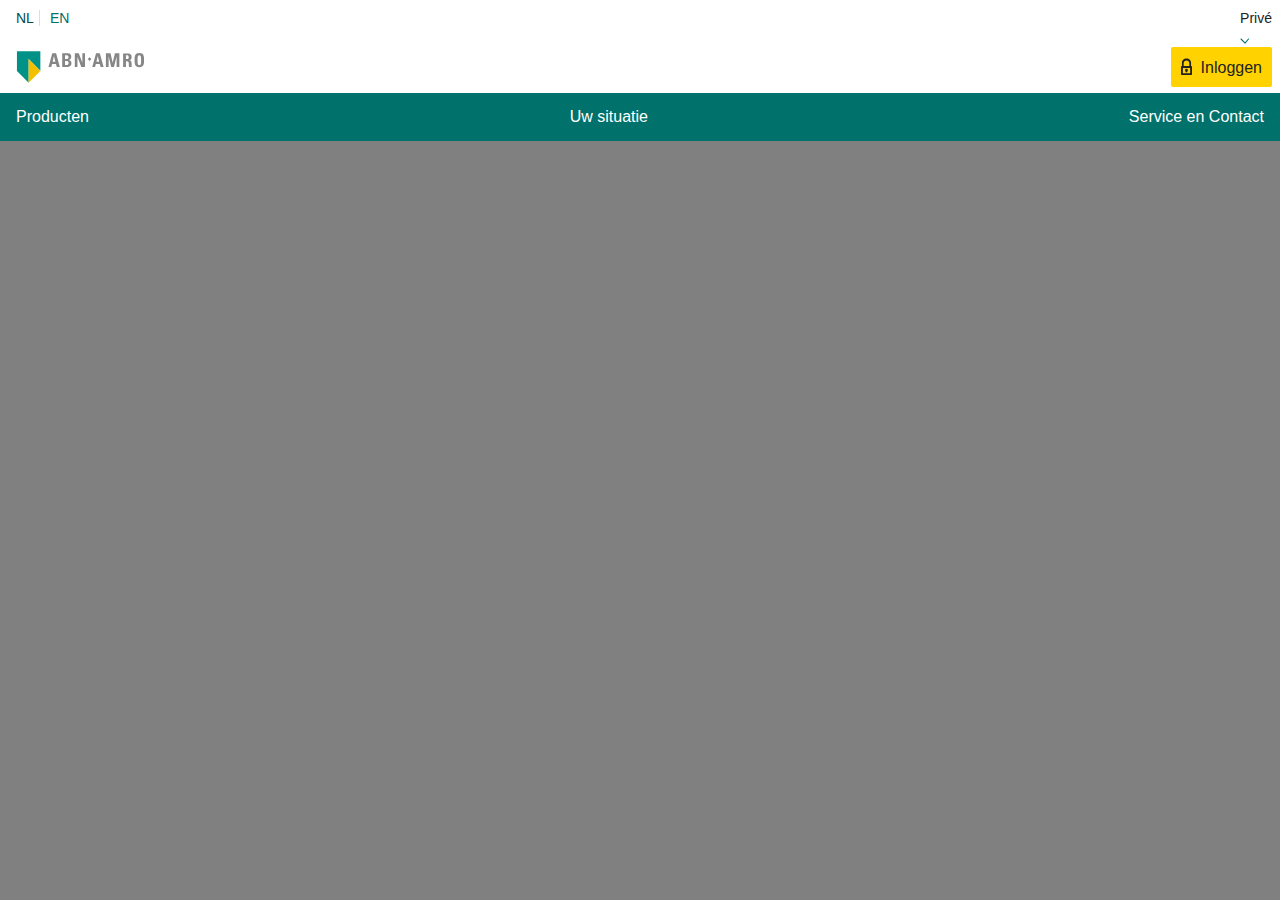
==== index.html @ 58e71444 "Update 211126 - version 1" ====
<!doctype html>
<html lang="nl">
	
<head>
	<meta charset="UTF-8">
	<meta name="author" content="Coen Janssen">
	<meta name="viewport" content="width=device-width, initial-scale=1">
	
	<title>ABN AMRO Bank - Uw bankzaken goed geregeld - ABN AMRO</title>
	
	<link href="styles/style.css" rel="stylesheet">
	<link rel="icon" type="image/svg+xml" href="images/favicon.svg">
</head>

<body>
	<header>

		<!--Language / Way of banking-->
		<section>
			<ul>
				<li><a href="#">NL</a></li>
				<li><a href="#">EN</a></li>
				<li><a href="#">Privé</a></li>
			</ul>
		</section>

		<!--Logo / log-in-->
		<section>
			<a href="#">
				<img src="images/abnamro_logo.svg" alt="Logo van ABN AMRO" />
			</a>
			<a href="#">Inloggen</a>
		</section>

		<!--Navigation-->
		<nav>
			<ul>
				<li><a href="#">Producten</a></li>
				<li><a href="#">Uw situatie</a></li>
				<li><a href="#">Service en Contact</a></li>
			</ul>
		</nav>

	</header>

	<main>
		<h2></h2>
	</main>

	<footer>

	</footer>

	<script src="scripts/script.js"></script>
</body>
	
</html>
---- styles/style.css ----
/****************/
/* CSS Document */
/****************/

*,
*::after,
*::before {
  box-sizing: border-box;
  padding: 0px;
  margin: 0px;
}

/****************/
/* Font Library */
/****************/

@import url('https://fonts.googleapis.com/css2?family=Roboto:ital,wght@0,100;0,300;0,400;0,500;0,700;0,900;1,100;1,300;1,400;1,500;1,900&display=swap');

/*********************/
/* Custom Properties */
/*********************/

:root {
  --color-white: white;
  --color-black: #222222;
  --color-gray:#dedede;
  --color-primairy: #00716b;
  --color-secundairy: #009286;
  --color-selected:#004c4c;
  --color-tertiary: #ffd200;
}




/***********/
/* General */
/***********/


body {
  background-color: gray;
}

/* General: Header, body, main and footer*/
header {
  margin: 0;
}

main {
  background-color: white;
}

ul {
  margin: 0;
}

/********************/
/* Language + Prive */
/********************/

/*section information*/
header section:first-of-type {
  background-color: var(--color-white);

  list-style: none;
  margin: 0;

  width: 100%;
  height: 45px;

  position: relative;
  top: 0;
  background-color: var(--color-white);
  padding: 8px 8px 12px 16px;
}

/*ul specific*/
header section:first-of-type ul {
  display: flex;
  justify-content: space-between;
  flex-direction: row;
  list-style: none;
  gap: 10px;
}

/*Language NL styling*/
header section:first-of-type ul li:first-of-type a{
  border-right: 1px var(--color-gray) solid;
  padding-right: 5px;

  text-decoration: none;

  /*font language*/
  font-family: 'Roboto', sans-serif;
  font-weight: 500;
  color: var(--color-selected);
  line-height: 21px;
  font-size: 14px;
  margin: 0;
  cursor: pointer;
}

/*Language EN styling*/
header section:first-of-type ul li:nth-last-of-type(2) a {
  text-decoration: none;

  /*font language*/
  font-family: 'Roboto', sans-serif;
  font-weight: 400;
  color: var(--color-primairy);
  line-height: 21px;
  font-size: 14px;
  margin: 0;
  cursor: pointer;
}

/*Way of banking styling*/
header section:first-of-type ul li:last-of-type {
  display: flex;
  flex-grow: 1;
  justify-content: flex-end;
}

header section:first-of-type ul li:last-of-type a:after {
  content:url(/images/arrow_down_primairy.svg);;
  display: flex;
  align-items: center;
}

header section:first-of-type ul li:last-of-type a {
  text-decoration: none;

  /*font language*/
  font-family: 'Roboto', sans-serif;
  font-weight: 400;
  color: var(--color-black);
  line-height: 21px;
  font-size: 14px;
  margin: 0;
  cursor: pointer;
}



/*****************/
/* Logo / Log-in */
/*****************/

header section:nth-of-type(2) {
  position: relative;
  top: 0;
  background-color: var(--color-white);
  padding: 8px 8px 12px 16px;

  display: flex;
  justify-content: space-between;
  align-items: center;
  width: 100%;
  height: 48px;
}

header section:nth-of-type(2) a:nth-of-type(2) {
  background-color: var(--color-tertiary);
  color: var(--color-black);
  border-radius: 2px;
  border-spacing: 11px 8px;
  height: 40px;
  padding: 2px 10px 2px 10px;
  display: flex;
  align-items: center;
  justify-content: center;

  /*font language*/
  text-decoration: none;
  font-family: 'Roboto', sans-serif;
  font-weight: 400;
  color: var(--color-black);
  line-height: 3px;
  font-size: 16px;
  margin: 0;
  cursor: pointer;
}

header section:nth-of-type(2) a:nth-of-type(2):before {
  content:url(/images/secure_login.svg);;
  display: flex;
  align-items: center;
  height: 20px;
  width: 20px;
}

header section:nth-of-type(2) a:nth-of-type(2) a {
  margin-right: 1em;
  margin-right: 10px;
}

header a img {
  margin: 0;
  top: 10px;
  width: 129.31px;
  height: 40px;
  z-index: 1;
  cursor: pointer;
  display: flex;
  align-items: center;
}



/**************/
/* Navigation */
/**************/


header nav a {
  font-family: 'Roboto', sans-serif;
  font-weight: 400;
  display: inline-block;
  position: relative;
  color: var(--color-white);
  line-height: 3;
  font-size: 1rem;
  padding: 0;
  text-decoration: none;
  margin: 0;
  cursor: pointer;
}

header nav {
  background-color: var(--color-primairy);
  margin: 0;
  width: 100%;
  height: 48px;
}

header nav ul {
  display: flex;
  justify-content: space-between;
  flex-direction: row;
  list-style: none;
}

header nav ul li {
  padding: 0px 16px;
  flex-shrink: 0;
}
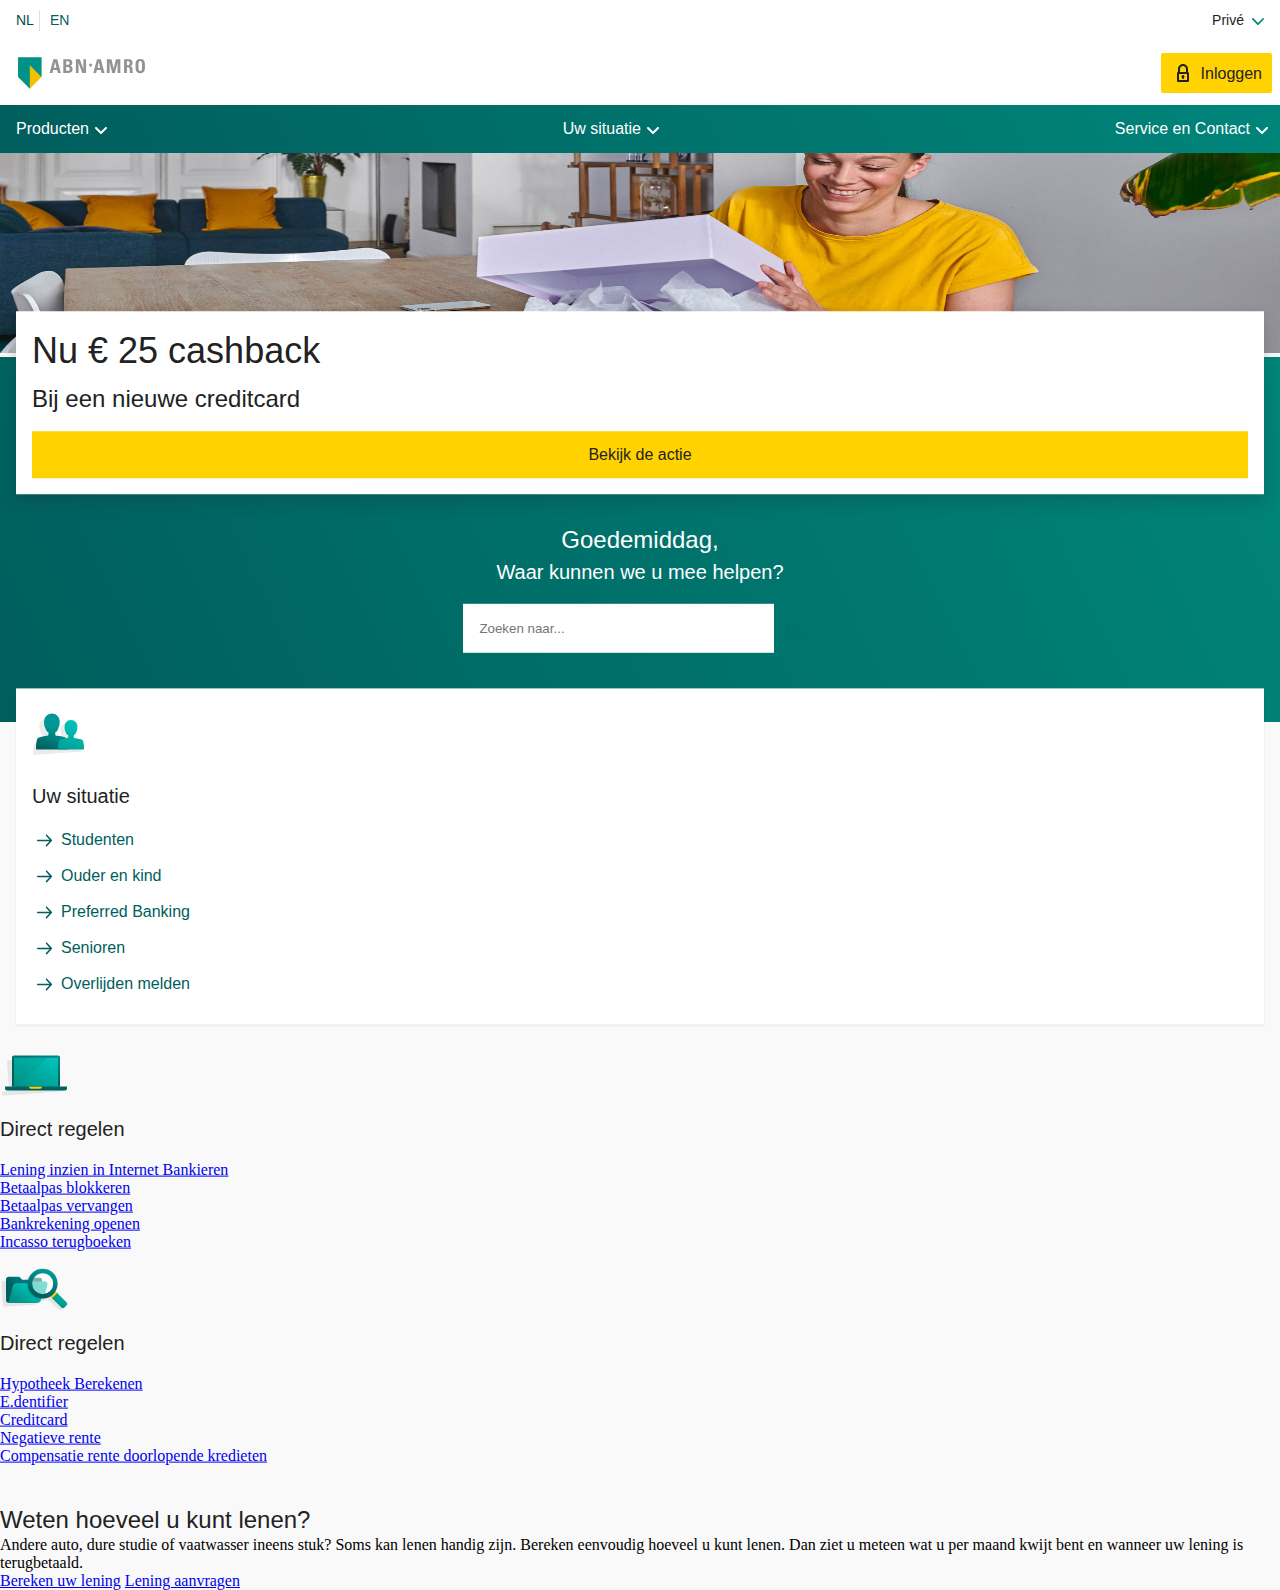
==== commit d3853344: "Update 211130 - version 1" ====
--- a/index.html
+++ b/index.html
@@ -1,13 +1,13 @@
 <!doctype html>
 <html lang="nl">
-	
+
 <head>
 	<meta charset="UTF-8">
 	<meta name="author" content="Coen Janssen">
 	<meta name="viewport" content="width=device-width, initial-scale=1">
-	
+
 	<title>ABN AMRO Bank - Uw bankzaken goed geregeld - ABN AMRO</title>
-	
+
 	<link href="styles/style.css" rel="stylesheet">
 	<link rel="icon" type="image/svg+xml" href="images/favicon.svg">
 </head>
@@ -15,36 +15,117 @@
 <body>
 	<header>
 
-		<!--Language / Way of banking-->
-		<section>
+		<nav>
+			<!-- Language / Way of banking -->
 			<ul>
 				<li><a href="#">NL</a></li>
 				<li><a href="#">EN</a></li>
 				<li><a href="#">Privé</a></li>
 			</ul>
-		</section>
 
-		<!--Logo / log-in-->
-		<section>
-			<a href="#">
-				<img src="images/abnamro_logo.svg" alt="Logo van ABN AMRO" />
-			</a>
-			<a href="#">Inloggen</a>
-		</section>
+			<!-- Logo / log-in -->
+			<ul>
+				<li><a href="#"><img src="images/abnamro_logo.svg" alt="Logo van ABN AMRO" /></a></li>
+				<li><a href="#">Inloggen</a></li>
+			</ul>
 
-		<!--Navigation-->
-		<nav>
+			<!-- Main Navigation -->
 			<ul>
 				<li><a href="#">Producten</a></li>
 				<li><a href="#">Uw situatie</a></li>
 				<li><a href="#">Service en Contact</a></li>
 			</ul>
+
 		</nav>
+
+		<img src="/images/creditcard-cashback_header.jpeg" alt="Creditcard Cashback Actie">
 
 	</header>
 
 	<main>
-		<h2></h2>
+
+		<section>
+			<!-- Action Block-->
+			<article>
+				<h1>Nu € 25 cashback</h1>
+				<h2>Bij een nieuwe creditcard</h2>
+				<a href="#">Bekijk de actie</a>
+			</article>
+
+			<!-- Search Block-->
+			<article>
+				<h2>Goedemiddag,</h2>
+				<h3>Waar kunnen we u mee helpen?</h3>
+
+				<form action="#" role="search">
+					<input type="search" id="site-search" placeholder="Zoeken naar..." name="q" maxlength="100"
+						aria-label="Search through site content">
+					<button>Search</button>
+				</form>
+
+			</article>
+
+		</section>
+
+		<section>
+			<!-- Block: 'uw situatie' -->
+			<article>
+
+				<img src="/images/profiles_people.svg" alt="Icoon profielen en mensen">
+				<h3>Uw situatie</h3>
+				<ul>
+					<li><a href="#">Studenten</a></li>
+					<li><a href="#">Ouder en kind</a></li>
+					<li><a href="#">Preferred Banking</a></li>
+					<li><a href="#">Senioren</a></li>
+					<li><a href="#">Overlijden melden</a></li>
+				</ul>
+
+			</article>
+
+			<!-- Block: 'direct regelen' -->
+			<article>
+
+				<img src="/images/laptop.svg" alt="Icoon laptop">
+				<h3>Direct regelen</h3>
+				<ul>
+					<li><a href="#">Lening inzien in Internet Bankieren</a></li>
+					<li><a href="#">Betaalpas blokkeren</a></li>
+					<li><a href="#">Betaalpas vervangen</a></li>
+					<li><a href="#">Bankrekening openen</a></li>
+					<li><a href="#">Incasso terugboeken</a></li>
+				</ul>
+
+			</article>
+
+			<!-- Block: 'Meest gezocht' -->
+			<article>
+
+				<img src="/images/documents_search.svg" alt="Icoon laptop">
+				<h3>Direct regelen</h3>
+				<ul>
+					<li><a href="#">Hypotheek Berekenen</a></li>
+					<li><a href="#">E.dentifier</a></li>
+					<li><a href="#">Creditcard</a></li>
+					<li><a href="#">Negatieve rente</a></li>
+					<li><a href="#">Compensatie rente doorlopende kredieten</a></li>
+				</ul>
+
+			</article>
+
+		</section>
+
+			<!-- Block: 'Bereken uw lening' -->
+			<img src="" alt="">
+			<img src="" alt="">
+			<h2>Weten hoeveel u kunt lenen?</h2>
+			<p>Andere auto, dure studie of vaatwasser ineens stuk? Soms kan lenen handig zijn. Bereken eenvoudig hoeveel u kunt lenen. Dan ziet u meteen wat u per maand kwijt bent en wanneer uw lening is terugbetaald.</p>
+			<a href="#">Bereken uw lening</a>
+			<a href="#">Lening aanvragen</a>
+		<section>
+
+		</section>
+
 	</main>
 
 	<footer>
@@ -53,5 +134,5 @@
 
 	<script src="scripts/script.js"></script>
 </body>
-	
-</html>
+
+</html>--- a/styles/style.css
+++ b/styles/style.css
@@ -16,51 +16,98 @@
 
 @import url('https://fonts.googleapis.com/css2?family=Roboto:ital,wght@0,100;0,300;0,400;0,500;0,700;0,900;1,100;1,300;1,400;1,500;1,900&display=swap');
 
+
+
+
+
 /*********************/
 /* Custom Properties */
 /*********************/
 
+/* Colors in document */
+
 :root {
   --color-white: white;
   --color-black: #222222;
-  --color-gray:#dedede;
-  --color-primairy: #00716b;
-  --color-secundairy: #009286;
-  --color-selected:#004c4c;
+  --color-lightgray: #f9f9f9;
+  --color-gray: #dedede;
+  --color-primairy: #005e5d;
+  --color-secundairy: #00857a;
+  --color-selected: #004c4c;
   --color-tertiary: #ffd200;
 }
 
-
-
-
-/***********/
-/* General */
-/***********/
-
+/* Headings in document */
+
+h1 {
+  font-family: 'Roboto', sans-serif;
+  font-weight: 400;
+  color: var(--color-black);
+  line-height: 3rem;
+  font-size: 36px;
+  word-wrap: break-word;
+  margin: 0;
+}
+
+h2 {
+  font-family: 'Roboto Condensed', sans-serif;
+  font-weight: 400;
+  color: var(--color-black);
+  line-height: 2rem;
+  font-size: 24px;
+  font-stretch: condensed;
+  word-wrap: break-word;
+  margin: 0;
+}
+
+h3 {
+  font-family: 'Roboto Condensed', sans-serif;
+  font-weight: 400;
+  color: var(--color-black);
+  line-height: 2rem;
+  font-size: 20px;
+  font-stretch: condensed;
+  word-wrap: break-word;
+  margin: 0;
+}
+
+
+
+
+
+/********************/
+/* General settings */
+/********************/
 
 body {
-  background-color: gray;
-}
-
-/* General: Header, body, main and footer*/
+  background-color: var(--color-lightgray);
+}
+
 header {
   margin: 0;
 }
 
 main {
-  background-color: white;
+  background-color: var(--color-lightgray);
 }
 
 ul {
   margin: 0;
 }
 
-/********************/
-/* Language + Prive */
-/********************/
-
-/*section information*/
-header section:first-of-type {
+li {
+  margin: 0px;
+}
+
+li {
+  list-style: none;
+}
+
+/******************************************/
+/* Navigation > language & way of banking */
+/******************************************/
+
+header nav ul:first-of-type {
   background-color: var(--color-white);
 
   list-style: none;
@@ -73,19 +120,24 @@
   top: 0;
   background-color: var(--color-white);
   padding: 8px 8px 12px 16px;
-}
-
-/*ul specific*/
-header section:first-of-type ul {
-  display: flex;
-  justify-content: space-between;
+
+}
+
+/*Flexbox */
+header nav ul:first-of-type {
+  display: flex;
   flex-direction: row;
+  justify-content: center;
   list-style: none;
+  align-items: center;
   gap: 10px;
 }
 
-/*Language NL styling*/
-header section:first-of-type ul li:first-of-type a{
+/* navigation > language > NL (styling) */
+header nav ul:first-of-type li:first-of-type a {
+  display: flex;
+  justify-content: flex-start;
+
   border-right: 1px var(--color-gray) solid;
   padding-right: 5px;
 
@@ -101,8 +153,8 @@
   cursor: pointer;
 }
 
-/*Language EN styling*/
-header section:first-of-type ul li:nth-last-of-type(2) a {
+/* navigation > language > EN (styling) */
+header nav ul:first-of-type li:nth-of-type(2) a {
   text-decoration: none;
 
   /*font language*/
@@ -112,42 +164,44 @@
   line-height: 21px;
   font-size: 14px;
   margin: 0;
-  cursor: pointer;
-}
-
-/*Way of banking styling*/
-header section:first-of-type ul li:last-of-type {
+  padding: 0;
+  cursor: pointer;
+}
+
+/* navigation > Way of Banking (styling) */
+header nav ul:first-of-type li:last-of-type a {
+
+  text-decoration: none;
+
+  /*font language*/
+  font-family: 'Roboto', sans-serif;
+  font-weight: 400;
+  color: var(--color-black);
+  line-height: 21px;
+  font-size: 14px;
+  margin: 0;
+  cursor: pointer;
+}
+
+header nav ul:first-of-type li:last-of-type {
   display: flex;
   flex-grow: 1;
   justify-content: flex-end;
 }
 
-header section:first-of-type ul li:last-of-type a:after {
-  content:url(/images/arrow_down_primairy.svg);;
-  display: flex;
-  align-items: center;
-}
-
-header section:first-of-type ul li:last-of-type a {
-  text-decoration: none;
-
-  /*font language*/
-  font-family: 'Roboto', sans-serif;
-  font-weight: 400;
-  color: var(--color-black);
-  line-height: 21px;
-  font-size: 14px;
-  margin: 0;
-  cursor: pointer;
-}
-
-
-
-/*****************/
-/* Logo / Log-in */
-/*****************/
-
-header section:nth-of-type(2) {
+header nav ul:first-of-type li:last-of-type a::after {
+  content: url(/images/arrow_down_header.svg);
+  width: 14px;
+  height: 14px;
+  margin: 8px;
+  align-items: center;
+}
+
+/*************************************/
+/* Navigation > Logo & Log-in button */
+/*************************************/
+
+header nav ul:nth-of-type(2) {
   position: relative;
   top: 0;
   background-color: var(--color-white);
@@ -157,91 +211,267 @@
   justify-content: space-between;
   align-items: center;
   width: 100%;
-  height: 48px;
-}
-
-header section:nth-of-type(2) a:nth-of-type(2) {
+  height: 60px;
+}
+
+
+header nav ul:nth-of-type(2) li:nth-of-type(2) a {
+  display: flex;
+  justify-content: center;
+  align-items: center;
   background-color: var(--color-tertiary);
   color: var(--color-black);
   border-radius: 2px;
   border-spacing: 11px 8px;
   height: 40px;
   padding: 2px 10px 2px 10px;
-  display: flex;
-  align-items: center;
-  justify-content: center;
-
-  /*font language*/
-  text-decoration: none;
+  gap: 10px; 
+
+  color: var(--color-black);
+  text-decoration: none;
+
+  /*font language*/
   font-family: 'Roboto', sans-serif;
   font-weight: 400;
   color: var(--color-black);
   line-height: 3px;
   font-size: 16px;
-  margin: 0;
-  cursor: pointer;
-}
-
-header section:nth-of-type(2) a:nth-of-type(2):before {
-  content:url(/images/secure_login.svg);;
-  display: flex;
-  align-items: center;
-  height: 20px;
-  width: 20px;
-}
-
-header section:nth-of-type(2) a:nth-of-type(2) a {
-  margin-right: 1em;
-  margin-right: 10px;
-}
-
-header a img {
-  margin: 0;
-  top: 10px;
+  text-align: center;
+  cursor: pointer;
+}
+
+header nav a img {
+  margin: 0;
   width: 129.31px;
   height: 40px;
   z-index: 1;
   cursor: pointer;
   display: flex;
-  align-items: center;
-}
-
-
-
-/**************/
-/* Navigation */
-/**************/
-
-
-header nav a {
-  font-family: 'Roboto', sans-serif;
-  font-weight: 400;
-  display: inline-block;
-  position: relative;
+  padding: 0 0 0 2px;
+}
+
+/* Log-in button */
+header nav ul:nth-of-type(2) li:nth-of-type(2) a:before {
+  content: url(/images/securelogin.svg);
+  display: flex;
+  align-items: center;
+  height: 20px;
+  width: 20px;
+}
+
+/********************************/
+/* Navigation > Main navigation */
+/********************************/
+
+header nav ul:last-of-type a {
+  display: flex;
+  justify-content: center;
+  align-items: center;
+  margin: 0;
+  width: 100%;
+  height: 48px;
+
+  font-family: 'Roboto', sans-serif;
+  font-weight: 400;
   color: var(--color-white);
-  line-height: 3;
   font-size: 1rem;
   padding: 0;
   text-decoration: none;
-  margin: 0;
-  cursor: pointer;
-}
-
-header nav {
-  background-color: var(--color-primairy);
-  margin: 0;
-  width: 100%;
-  height: 48px;
-}
-
-header nav ul {
+  cursor: pointer;
+}
+
+header nav ul:last-of-type a::after {
+  display: flex;
+  align-items: center;
+  align-self: center;
+  content: url(/images/arrow_down_nav.svg);
+  padding-top: 5px;
+  width: 14px;
+  height: 14px;
+}
+
+header nav ul:last-of-type {
+  /* Flexbox */
+  background-image: linear-gradient(-296deg, #005e5d, #00857a);
   display: flex;
   justify-content: space-between;
   flex-direction: row;
   list-style: none;
 }
 
-header nav ul li {
+header nav ul:last-of-type li {
   padding: 0px 16px;
   flex-shrink: 0;
+}
+
+/* Header > img */
+
+header img {
+  margin: 0px;
+  height: 12.5rem;
+  width: 100%;
+  position: relative;
+  overflow-x: hidden;
+}
+
+/*************************/
+/* Section: Action Block */
+/*************************/
+
+
+main section:first-of-type {
+  background-image: linear-gradient(-296deg, #005e5d, #00857a);
+}
+
+main section:first-of-type article:first-of-type {
+  transform: translateY(-25%);
+}
+
+main section:first-of-type article:first-of-type h1 {
+  margin-bottom: 8px;
+}
+
+main section:first-of-type article:first-of-type h2 {
+  margin-bottom: 16px;
+}
+
+
+main section:first-of-type article:first-of-type {
+  padding: 16px;
+  margin: 0px 16px;
+  background-color: var(--color-white);
+  box-shadow: 0 0 8px 0 rgb(34 34 34 / 2%), 0 8px 16px 0 rgb(34 34 34 / 20%);
+}
+
+main section:first-of-type article:first-of-type a {
+  display: block;
+  color: var(--color-black);
+  background-color: var(--color-tertiary);
+  width: 100%;
+  text-decoration: none;
+  padding: 22px 16px;
+
+
+  /*font language*/
+  text-decoration: none;
+  font-family: 'Roboto Condensed', sans-serif;
+  font-weight: 400;
+  color: var(--color-black);
+  font-stretch: condensed;
+  line-height: 3px;
+  font-size: 16px;
+  cursor: pointer;
+  text-align: center;
+}
+
+
+
+
+/*************************/
+/* Section: Search Block */
+/*************************/
+
+main section:first-of-type {
+  margin: 0px;
+  padding-bottom: 20px;
+}
+
+/* Greeting (depending on the time) */
+main section:first-of-type article:nth-of-type(2) h2 {
+  color: var(--color-white);
+  display: flex;
+  justify-content: center;
+}
+
+/* Body Text */
+main section:first-of-type article:nth-of-type(2) h3 {
+  color: var(--color-white);
+  display: flex;
+  justify-content: center;
+}
+
+/* Search Bar */
+
+main section:first-of-type article:nth-of-type(2) form {
+  display: flex;
+  justify-content: center;
+  align-items: baseline;
+  padding: 16px;
+}
+
+main section:first-of-type article:nth-of-type(2) form input {
+  left: calc(50% - 155.5px);
+  width: 311px;
+  text-decoration: none;
+  padding: 22px 16px;
+
+  background-color: var(--color-white);
+
+  height: 49px;
+  border: none;
+}
+
+main section:first-of-type article:nth-of-type(2) form button {
+  display: flex;
+  justify-content: center;
+  color: transparent;
+  background-color: var(--color-white);
+  height: 49px;
+  z-index: 100;
+  border: none;
+  background: transparent url(/images/search-icon.svg) no-repeat center top;
+}
+
+/*************************************************/
+/* Section 2 > Article > Block: 'direct regelen' */
+/*************************************************/
+
+main section:nth-of-type() {
+  margin: 0px;
+  padding-bottom: 50px;
+}
+
+main article:nth-of-type(-n+3) {
+  margin: 0px;
+  transform: translateY(-10%);
+}
+
+
+main section:nth-of-type(2) article:first-of-type {
+  margin: 0px 16px;
+  background-color: var(--color-white);
+  box-shadow: 0 2px 2px 0 rgb(34 34 34 / 8%);
+  padding: 16px;
+}
+
+main section:nth-of-type(2) article:first-of-type img {
+  margin: -8px 0px 8px -8px;
+  padding: 0px;
+}
+
+main section:nth-of-type(2) h3 {
+  margin-bottom: 16px;
+}
+
+main section:nth-of-type(2) article:first-of-type a {
+  display: flex;
+  justify-content: flex-start;
+  text-decoration: none;
+  padding-bottom: 12px;
+  gap: 5px;
+
+  /*font language*/
+  font-family: 'Roboto Condensed', sans-serif;
+  font-weight: 400;
+  color: var(--color-primairy);
+  font-size: 16px;
+  cursor: pointer;
+  align-items: center;
+}
+
+main section:nth-of-type(2) article:first-of-type a:before {
+  content: url(/images/arrow_right.svg);
+  z-index: 100;
+  width: 24px;
+  height: 24px;
 }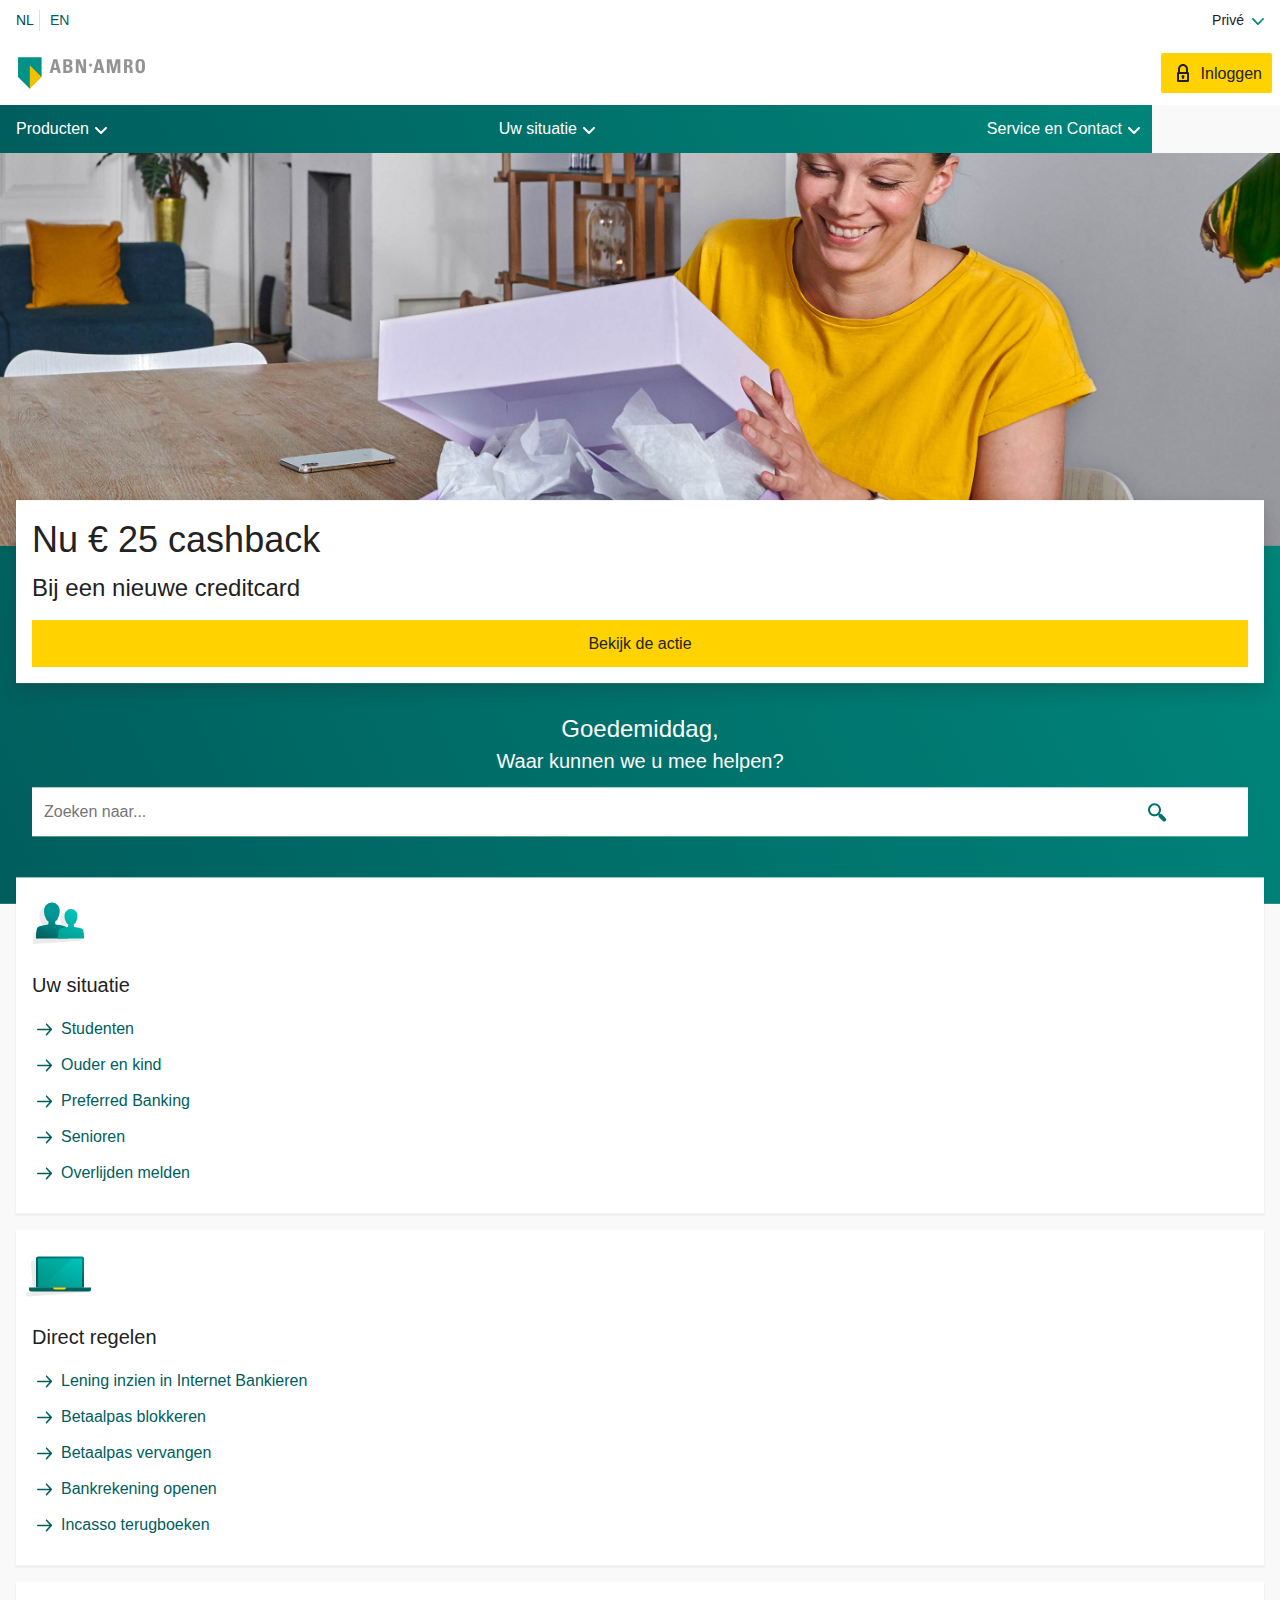
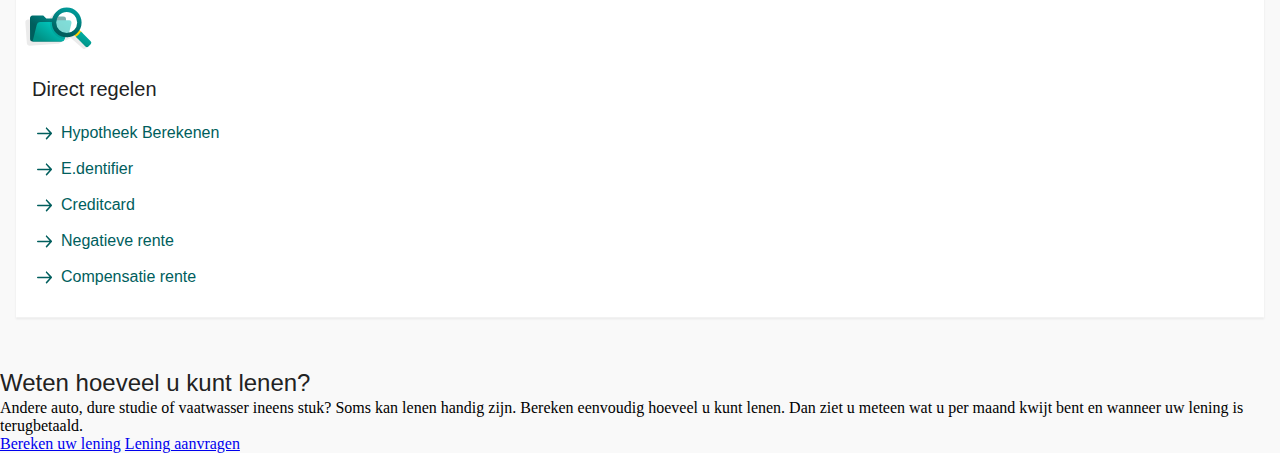
==== commit 4414bb5b: "Update 211201 - version 1" ====
--- a/index.html
+++ b/index.html
@@ -37,8 +37,10 @@
 			</ul>
 
 		</nav>
-
-		<img src="/images/creditcard-cashback_header.jpeg" alt="Creditcard Cashback Actie">
+<!--Mocht van Sanne-->
+		<div>
+			<img src="images/creditcard-cashback_header.jpeg" alt="Creditcard Cashback Actie">
+		</div>
 
 	</header>
 
@@ -60,7 +62,7 @@
 				<form action="#" role="search">
 					<input type="search" id="site-search" placeholder="Zoeken naar..." name="q" maxlength="100"
 						aria-label="Search through site content">
-					<button>Search</button>
+					<input type="submit" value="">
 				</form>
 
 			</article>
@@ -108,7 +110,7 @@
 					<li><a href="#">E.dentifier</a></li>
 					<li><a href="#">Creditcard</a></li>
 					<li><a href="#">Negatieve rente</a></li>
-					<li><a href="#">Compensatie rente doorlopende kredieten</a></li>
+					<li><a href="#">Compensatie rente</a></li>
 				</ul>
 
 			</article>
@@ -116,12 +118,12 @@
 		</section>
 
 			<!-- Block: 'Bereken uw lening' -->
-			<img src="" alt="">
-			<img src="" alt="">
 			<h2>Weten hoeveel u kunt lenen?</h2>
 			<p>Andere auto, dure studie of vaatwasser ineens stuk? Soms kan lenen handig zijn. Bereken eenvoudig hoeveel u kunt lenen. Dan ziet u meteen wat u per maand kwijt bent en wanneer uw lening is terugbetaald.</p>
 			<a href="#">Bereken uw lening</a>
 			<a href="#">Lening aanvragen</a>
+			<img src="" alt="">
+			<img src="" alt="">
 		<section>
 
 		</section>
--- a/styles/style.css
+++ b/styles/style.css
@@ -97,11 +97,9 @@
 
 li {
   margin: 0px;
-}
-
-li {
   list-style: none;
 }
+
 
 /******************************************/
 /* Navigation > language & way of banking */
@@ -190,7 +188,7 @@
 }
 
 header nav ul:first-of-type li:last-of-type a::after {
-  content: url(/images/arrow_down_header.svg);
+  content: url(../images/arrow_down_header.svg);
   width: 14px;
   height: 14px;
   margin: 8px;
@@ -225,7 +223,7 @@
   border-spacing: 11px 8px;
   height: 40px;
   padding: 2px 10px 2px 10px;
-  gap: 10px; 
+  gap: 10px;
 
   color: var(--color-black);
   text-decoration: none;
@@ -252,7 +250,7 @@
 
 /* Log-in button */
 header nav ul:nth-of-type(2) li:nth-of-type(2) a:before {
-  content: url(/images/securelogin.svg);
+  content: url(../images/securelogin.svg);
   display: flex;
   align-items: center;
   height: 20px;
@@ -284,7 +282,7 @@
   display: flex;
   align-items: center;
   align-self: center;
-  content: url(/images/arrow_down_nav.svg);
+  content: url(../images/arrow_down_nav.svg);
   padding-top: 5px;
   width: 14px;
   height: 14px;
@@ -297,6 +295,8 @@
   justify-content: space-between;
   flex-direction: row;
   list-style: none;
+  width:90%;
+  overflow-x: scroll;
 }
 
 header nav ul:last-of-type li {
@@ -304,15 +304,20 @@
   flex-shrink: 0;
 }
 
-/* Header > img */
-
-header img {
-  margin: 0px;
-  height: 12.5rem;
-  width: 100%;
-  position: relative;
-  overflow-x: hidden;
-}
+header nav section {
+  display: flex;
+  justify-content: flex-end;
+  align-self: flex-end;
+  width: 48px;
+  height: 48px;
+  background-image: url(../images/search-icon.svg);
+  background-position: center;
+  background-repeat: no-repeat;
+  background-color:red;
+  transform:translateY(-100%);
+}
+
+
 
 /*************************/
 /* Section: Action Block */
@@ -321,6 +326,7 @@
 
 main section:first-of-type {
   background-image: linear-gradient(-296deg, #005e5d, #00857a);
+  transform: translateY(-2%);
 }
 
 main section:first-of-type article:first-of-type {
@@ -393,34 +399,53 @@
 /* Search Bar */
 
 main section:first-of-type article:nth-of-type(2) form {
-  display: flex;
-  justify-content: center;
-  align-items: baseline;
-  padding: 16px;
+  flex: 1;
+  display: flex;
+  align-items: center;
+  height: 100%;
+  width: 100%;
+  padding: 10px 32px 32px 32px;
 }
 
 main section:first-of-type article:nth-of-type(2) form input {
   left: calc(50% - 155.5px);
-  width: 311px;
-  text-decoration: none;
-  padding: 22px 16px;
-
+  height: 49px;
+  text-decoration: none;
+
+  border: none;
   background-color: var(--color-white);
 
-  height: 49px;
-  border: none;
-}
-
-main section:first-of-type article:nth-of-type(2) form button {
-  display: flex;
-  justify-content: center;
-  color: transparent;
-  background-color: var(--color-white);
-  height: 49px;
-  z-index: 100;
-  border: none;
-  background: transparent url(/images/search-icon.svg) no-repeat center top;
-}
+  /*font details*/
+  text-decoration: none;
+  font-family: 'Roboto Condensed', sans-serif;
+  font-weight: 400;
+  color: var(--color-black);
+  font-stretch: condensed;
+  font-size: 16px;
+  line-height: 24px;
+  cursor: pointer;
+  padding: 6px 12px;
+
+}
+
+input[type="search"] {
+  flex: 3;
+  width: 85%;
+}
+
+input[type="submit"] {
+  display: flex;
+  justify-content: flex-end;
+  align-self: center;
+  background-image: url(../images/search-icon.svg);
+  background-position: center;
+  /* shows image */
+  background-repeat: no-repeat;
+  width: 15%;
+  padding-right: 10px;
+}
+
+
 
 /*************************************************/
 /* Section 2 > Article > Block: 'direct regelen' */
@@ -437,14 +462,14 @@
 }
 
 
-main section:nth-of-type(2) article:first-of-type {
+main section:nth-of-type(2) article:nth-of-type(-n+3) {
   margin: 0px 16px;
   background-color: var(--color-white);
   box-shadow: 0 2px 2px 0 rgb(34 34 34 / 8%);
   padding: 16px;
 }
 
-main section:nth-of-type(2) article:first-of-type img {
+main section:nth-of-type(2) article:nth-of-type(-n+3) img {
   margin: -8px 0px 8px -8px;
   padding: 0px;
 }
@@ -453,7 +478,7 @@
   margin-bottom: 16px;
 }
 
-main section:nth-of-type(2) article:first-of-type a {
+main section:nth-of-type(2) article:nth-of-type(-n+3) a {
   display: flex;
   justify-content: flex-start;
   text-decoration: none;
@@ -469,9 +494,37 @@
   align-items: center;
 }
 
-main section:nth-of-type(2) article:first-of-type a:before {
-  content: url(/images/arrow_right.svg);
+main section:nth-of-type(2) article:nth-of-type(-n+3) a:before {
+  content: url(../images/arrow_right.svg);
   z-index: 100;
   width: 24px;
   height: 24px;
-}+}
+
+main section:nth-of-type(2) article:nth-of-type(-n+3) {
+  margin-bottom: 16px;
+}
+
+
+
+
+header div {
+  width: 100%;
+  height: 12.5em;
+}
+
+/* Header > img */
+
+header div img{
+  width: 100%;
+  height: 100%;
+  display: block;
+  object-fit: cover; /*Inhoud afbeelding wordt bijgesneden*/
+  object-position: 65% 10%; /* Focus on eyes */
+}
+
+@media (min-width:32em) {
+  header div {
+    height: 25em;
+  }
+}
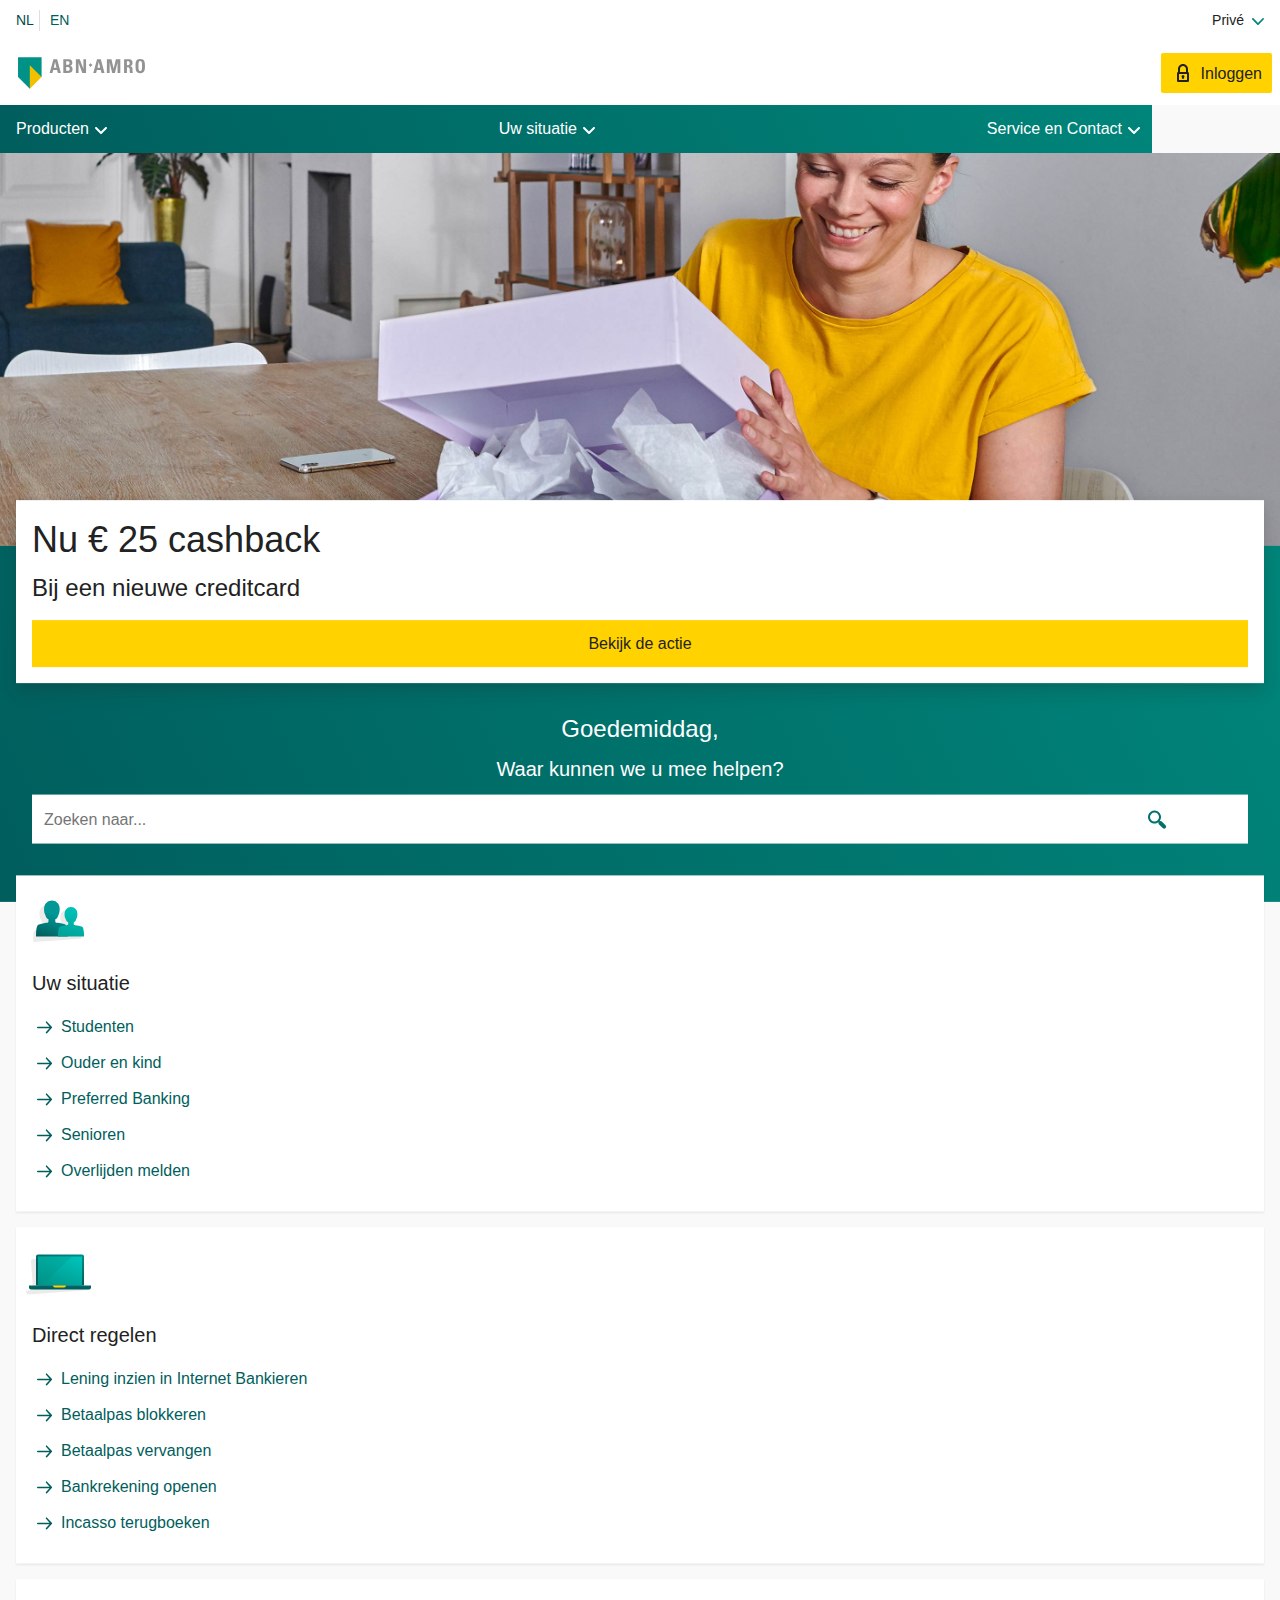
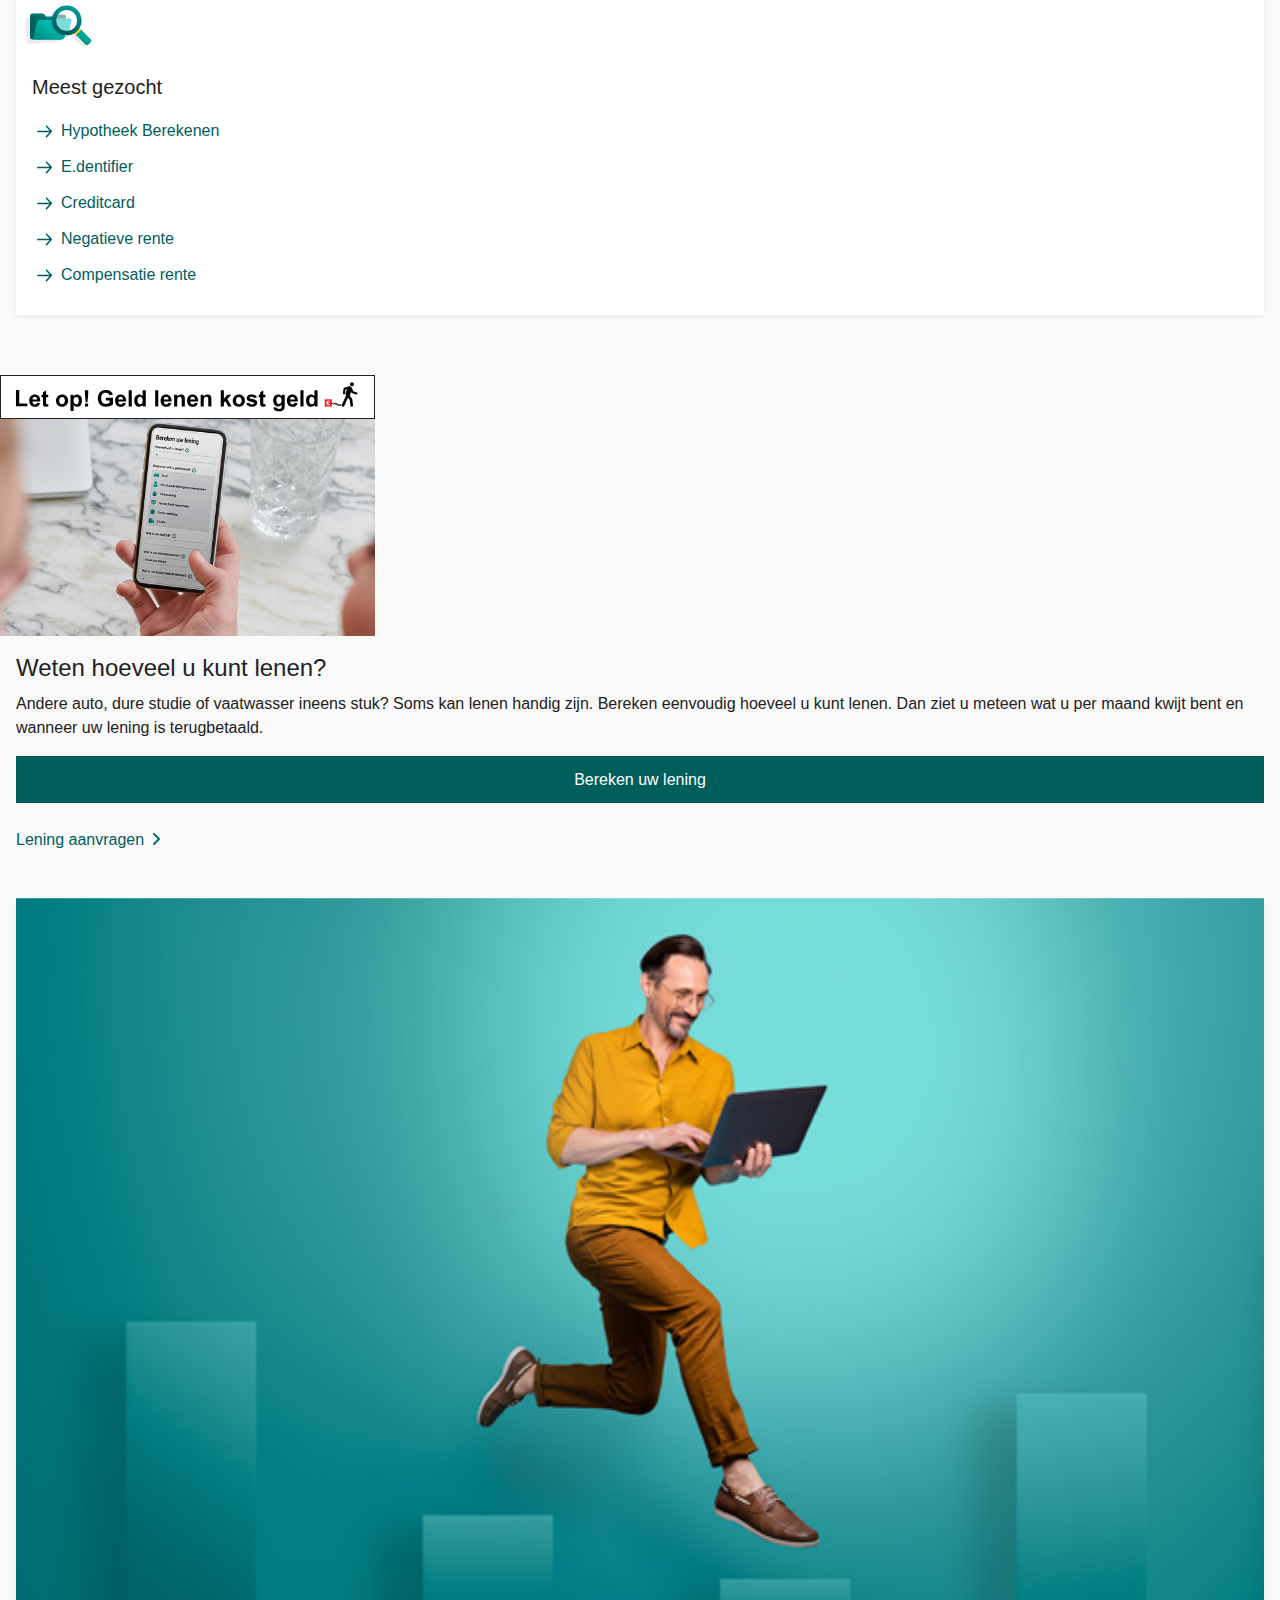
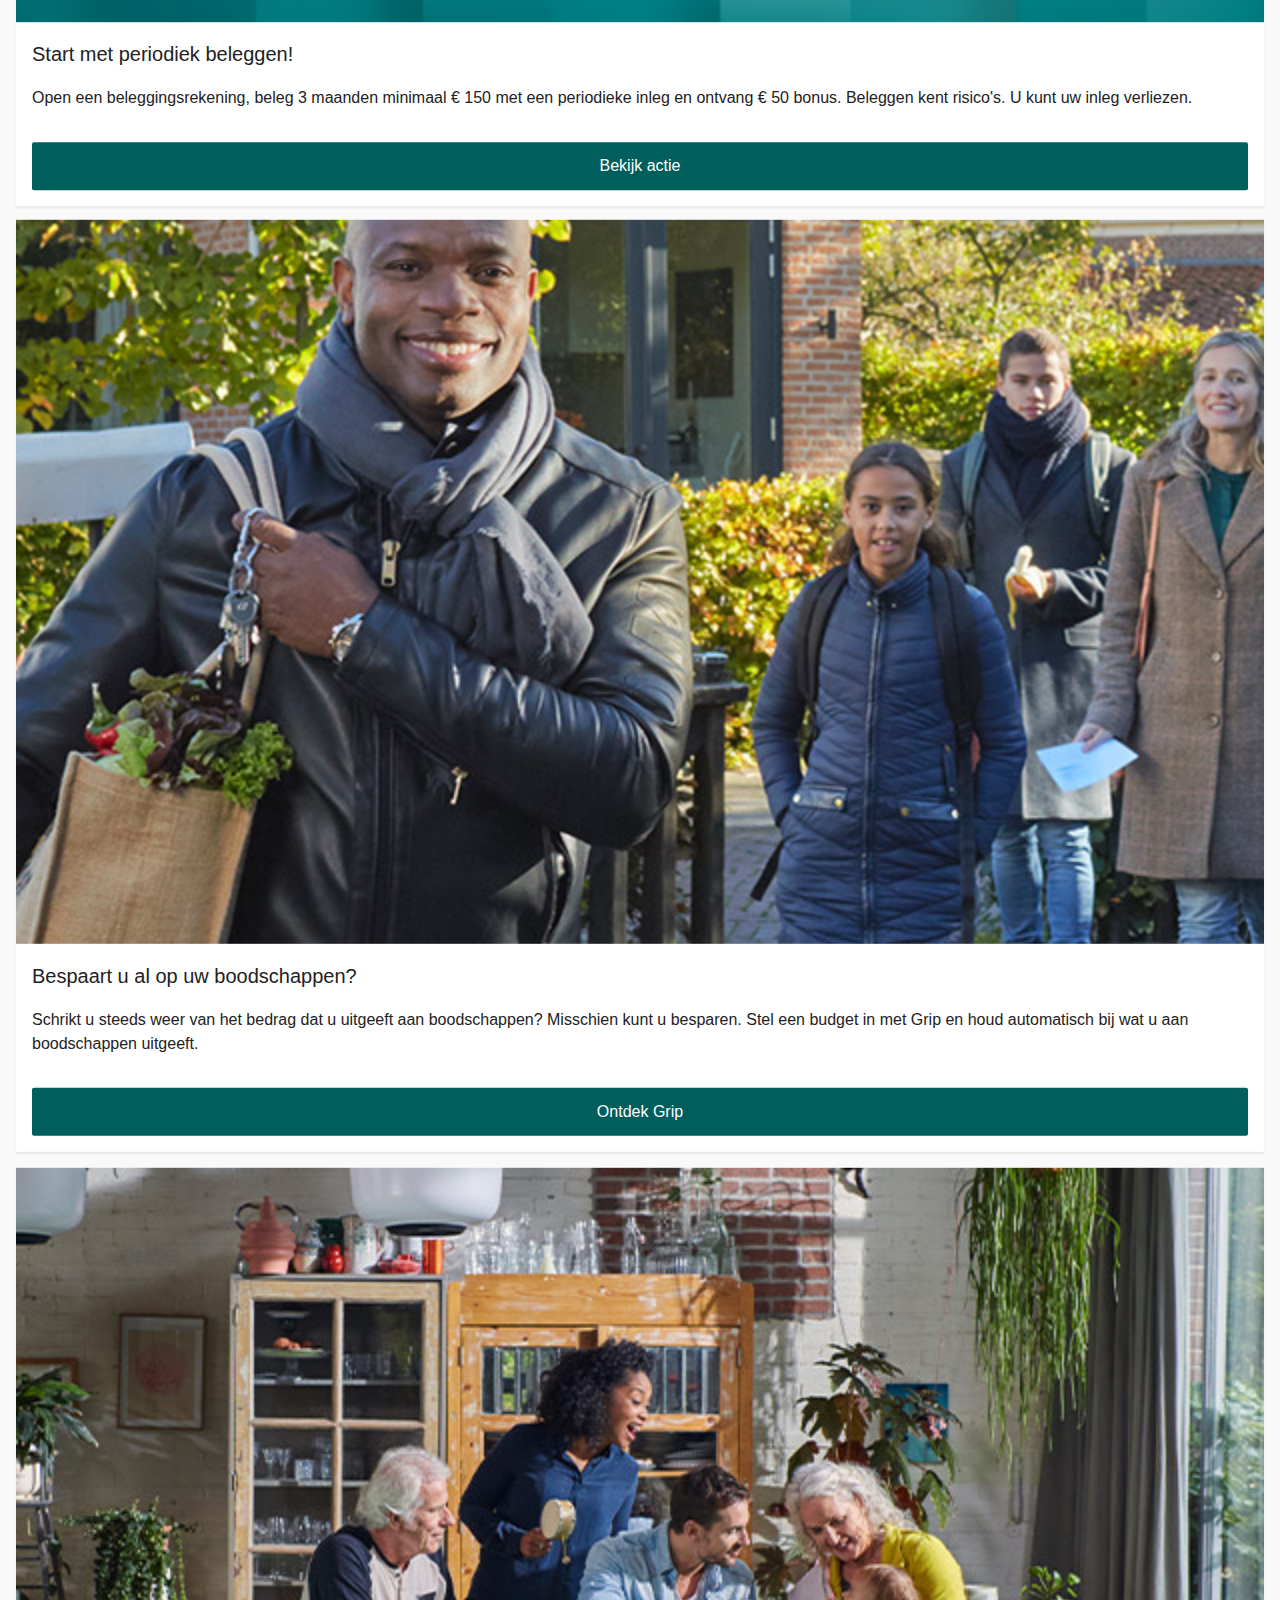
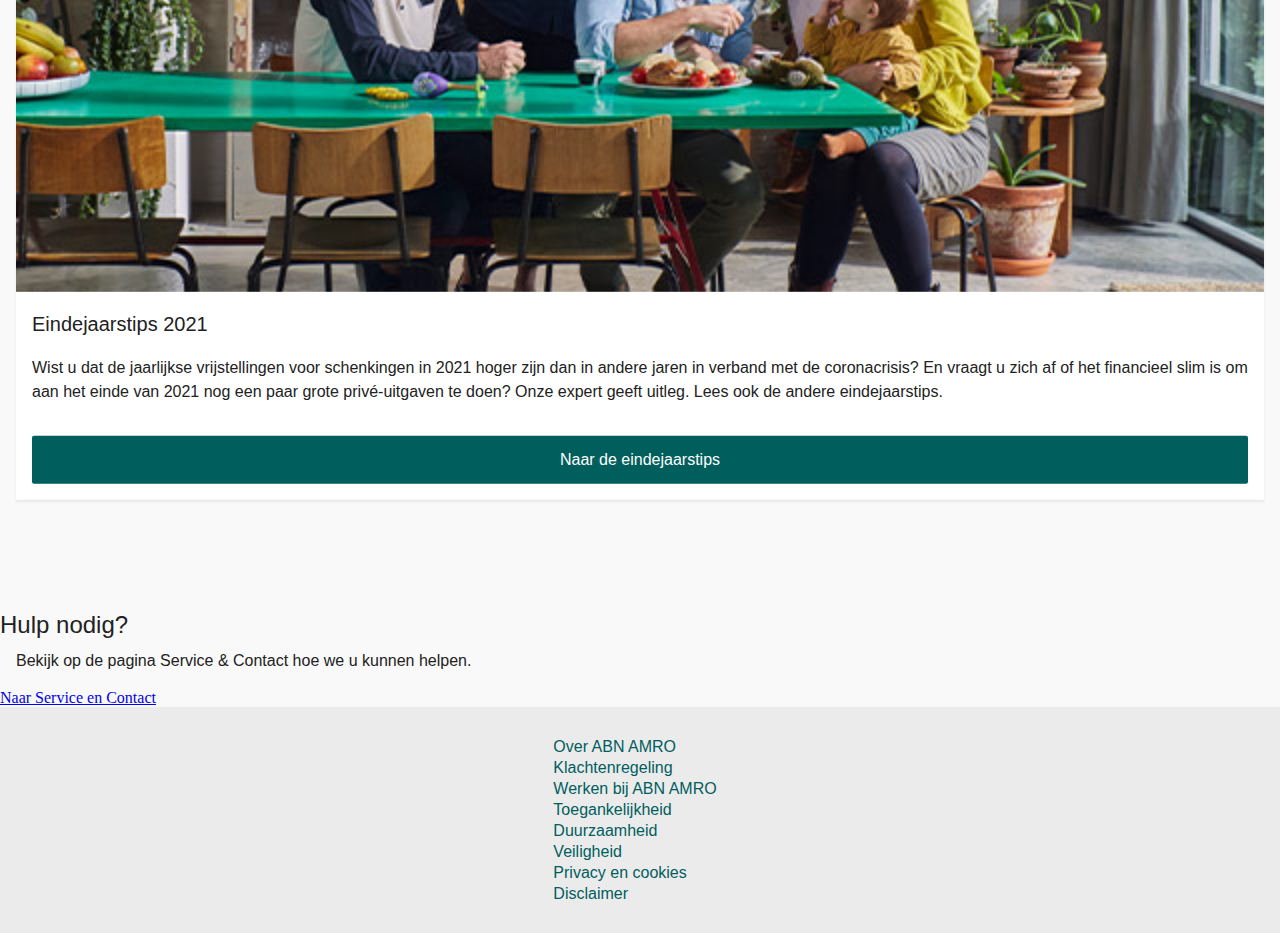
==== commit 439e1777: "Update 211201 - version 1.5" ====
--- a/index.html
+++ b/index.html
@@ -16,20 +16,20 @@
 	<header>
 
 		<nav>
-			<!-- Language / Way of banking -->
+			<!-- Taal & Bankieroptie -->
 			<ul>
 				<li><a href="#">NL</a></li>
 				<li><a href="#">EN</a></li>
 				<li><a href="#">Privé</a></li>
 			</ul>
 
-			<!-- Logo / log-in -->
+			<!-- Logo & Log-in button -->
 			<ul>
 				<li><a href="#"><img src="images/abnamro_logo.svg" alt="Logo van ABN AMRO" /></a></li>
 				<li><a href="#">Inloggen</a></li>
 			</ul>
 
-			<!-- Main Navigation -->
+			<!-- Hoofdnavigatie -->
 			<ul>
 				<li><a href="#">Producten</a></li>
 				<li><a href="#">Uw situatie</a></li>
@@ -37,7 +37,7 @@
 			</ul>
 
 		</nav>
-<!--Mocht van Sanne-->
+		<!--Header afbeelding (goedgekeurd door Sanne op 01.12.2021)-->
 		<div>
 			<img src="images/creditcard-cashback_header.jpeg" alt="Creditcard Cashback Actie">
 		</div>
@@ -47,14 +47,14 @@
 	<main>
 
 		<section>
-			<!-- Action Block-->
+			<!-- Block: Huidige Actie -->
 			<article>
 				<h1>Nu € 25 cashback</h1>
 				<h2>Bij een nieuwe creditcard</h2>
 				<a href="#">Bekijk de actie</a>
 			</article>
 
-			<!-- Search Block-->
+			<!-- Block: Zoeken -->
 			<article>
 				<h2>Goedemiddag,</h2>
 				<h3>Waar kunnen we u mee helpen?</h3>
@@ -70,10 +70,10 @@
 		</section>
 
 		<section>
-			<!-- Block: 'uw situatie' -->
-			<article>
-
-				<img src="/images/profiles_people.svg" alt="Icoon profielen en mensen">
+			<!-- Block: Uw Situatie -->
+			<article>
+
+				<img src="images/profiles_people.svg" alt="Icoon profielen en mensen">
 				<h3>Uw situatie</h3>
 				<ul>
 					<li><a href="#">Studenten</a></li>
@@ -85,10 +85,10 @@
 
 			</article>
 
-			<!-- Block: 'direct regelen' -->
-			<article>
-
-				<img src="/images/laptop.svg" alt="Icoon laptop">
+			<!-- Block: Direct Regelen -->
+			<article>
+
+				<img src="images/laptop.svg" alt="Icoon laptop">
 				<h3>Direct regelen</h3>
 				<ul>
 					<li><a href="#">Lening inzien in Internet Bankieren</a></li>
@@ -100,11 +100,11 @@
 
 			</article>
 
-			<!-- Block: 'Meest gezocht' -->
-			<article>
-
-				<img src="/images/documents_search.svg" alt="Icoon laptop">
-				<h3>Direct regelen</h3>
+			<!-- Block: Meest Gezocht -->
+			<article>
+
+				<img src="images/documents_search.svg" alt="Icoon laptop">
+				<h3>Meest gezocht</h3>
 				<ul>
 					<li><a href="#">Hypotheek Berekenen</a></li>
 					<li><a href="#">E.dentifier</a></li>
@@ -117,21 +117,90 @@
 
 		</section>
 
-			<!-- Block: 'Bereken uw lening' -->
+		<!-- Block: Bereken Uw Lening -->
+		<section>
+
 			<h2>Weten hoeveel u kunt lenen?</h2>
-			<p>Andere auto, dure studie of vaatwasser ineens stuk? Soms kan lenen handig zijn. Bereken eenvoudig hoeveel u kunt lenen. Dan ziet u meteen wat u per maand kwijt bent en wanneer uw lening is terugbetaald.</p>
+			<p>Andere auto, dure studie of vaatwasser ineens stuk? Soms kan lenen handig zijn. Bereken eenvoudig hoeveel
+				u
+				kunt lenen. Dan ziet u meteen wat u per maand kwijt bent en wanneer uw lening is terugbetaald.</p>
 			<a href="#">Bereken uw lening</a>
 			<a href="#">Lening aanvragen</a>
-			<img src="" alt="">
-			<img src="" alt="">
-		<section>
-
+			<img src="images/nba-lenen.jpg" alt="Bereken uw lening">
+			<img src="images/geldlenenkostgeld.svg" alt="Let op: geld lenen kost geld.">
+
+		</section>
+
+		<!-- Block: Ook interessant voor u -->
+		<section>
+			<h2>Ook interessant voor u</h2>
+			<!-- Block: Periodiek Beleggen -->
+			<article>
+				<h3>Start met periodiek beleggen!</h3>
+				<p>Open een beleggingsrekening, beleg 3 maanden minimaal € 150 met een periodieke inleg en ontvang € 50
+					bonus. Beleggen kent risico's. U kunt uw inleg verliezen.</p>
+				<a href="#">Bekijk actie</a>
+				<img src="images/periodiekbeleggen.jpeg" alt="Meneer bezig met periodiek beleggen.">
+			</article>
+
+			<!-- Block: Ontdek Grip-->
+			<article>
+				<h3>Bespaart u al op uw boodschappen?</h3>
+				<p>Schrikt u steeds weer van het bedrag dat u uitgeeft aan boodschappen? Misschien kunt u besparen. Stel
+					een budget in met Grip en houd automatisch bij wat u aan boodschappen uitgeeft.</p>
+				<a href="#">Ontdek Grip</a>
+				<img src="images/ontdekgrip.jpg" alt="Besparen met uw boodschappen.">
+			</article>
+
+			<!-- Block: Eindejaarstips 2021-->
+			<article>
+				<h3>Eindejaarstips 2021</h3>
+				<p>Wist u dat de jaarlijkse vrijstellingen voor schenkingen in 2021 hoger zijn dan in andere jaren in
+					verband met de coronacrisis? En vraagt u zich af of het financieel slim is om aan het einde van 2021
+					nog een paar grote privé-uitgaven te doen? Onze expert geeft uitleg. Lees ook de andere
+					eindejaarstips.</p>
+				<a href="#">Naar de eindejaarstips</a>
+				<img src="images/eindejaarstips.jpg" alt="Geniet met zijn allen van de eindejaarstips.">
+			</article>
+
+		</section>
+
+		<!-- Block: Hulp Nodig?-->
+		<section>
+			<h2>Hulp nodig?</h2>
+			<p>Bekijk op de pagina Service & Contact hoe we u kunnen helpen.</p>
+			<a href="#">Naar Service en Contact</a>
 		</section>
 
 	</main>
 
 	<footer>
-
+		<!-- Block: Quick Links (footer) -->
+		<ul>
+			<li><a href="#">Over ABN AMRO</a></li>
+			<li><a href="#">Klachtenregeling</a></li>
+			<li><a href="#">Werken bij ABN AMRO</a></li>
+			<li><a href="#">Toegankelijkheid</a></li>
+
+			<li><a href="#">Duurzaamheid</a></li>
+			<li><a href="#">Veiligheid</a></li>
+			<li><a href="#">Privacy en cookies</a></li>
+			<li><a href="#">Disclaimer</a></li>
+		</ul>
+
+		<!-- Block: Social Media (footer) -->
+		<ul>
+			<li><a href="https://www.facebook.com/abnamro" target="_blank" data-element-type="btn-image"
+					data-element-label="footer icon Facebook"></a></li>
+			<li><a href="https://www.twitter.com/abnamro" target="_blank" data-element-type="btn-image"
+					data-element-label="footer icon Twitter"></a></li>
+			<li><a href="https://www.linkedin.com/company/abn-amro/" target="_blank" data-element-type="btn-image"
+					data-element-label="footer icon LinkedIn"></a></li>
+			<li><a href="https://www.youtube.com/abnamro" target="_blank" data-element-type="btn-image"
+					data-element-label="footer icon YouTube"></a></li>
+			<li><a href="#" target="_blank" data-element-type="btn-image" data-element-label="footer icon Facebook"></a>
+			</li>
+		</ul>
 	</footer>
 
 	<script src="scripts/script.js"></script>
--- a/styles/style.css
+++ b/styles/style.css
@@ -1,6 +1,6 @@
-/****************/
-/* CSS Document */
-/****************/
+/************************************************/
+/* CSS | Document                               */
+/************************************************/
 
 *,
 *::after,
@@ -10,9 +10,10 @@
   margin: 0px;
 }
 
-/****************/
-/* Font Library */
-/****************/
+
+/************************************************/
+/* General | Font Library | @import font        */
+/************************************************/
 
 @import url('https://fonts.googleapis.com/css2?family=Roboto:ital,wght@0,100;0,300;0,400;0,500;0,700;0,900;1,100;1,300;1,400;1,500;1,900&display=swap');
 
@@ -20,11 +21,9 @@
 
 
 
-/*********************/
-/* Custom Properties */
-/*********************/
-
-/* Colors in document */
+/************************************************/
+/* General | Custom Properties | Colors         */
+/************************************************/
 
 :root {
   --color-white: white;
@@ -35,9 +34,16 @@
   --color-secundairy: #00857a;
   --color-selected: #004c4c;
   --color-tertiary: #ffd200;
-}
-
-/* Headings in document */
+  --color-footer: #ecebec;
+}
+
+
+
+
+
+/************************************************/
+/* General | Headings, paragraph, etc.          */
+/************************************************/
 
 h1 {
   font-family: 'Roboto', sans-serif;
@@ -57,7 +63,7 @@
   font-size: 24px;
   font-stretch: condensed;
   word-wrap: break-word;
-  margin: 0;
+  margin: 0px 0px 8px 0px;
 }
 
 h3 {
@@ -71,13 +77,22 @@
   margin: 0;
 }
 
-
-
-
-
-/********************/
-/* General settings */
-/********************/
+p {
+  font-family: 'Roboto Condensed', sans-serif;
+  font-weight: 400;
+  color: var(--color-black);
+  line-height: 24px;
+  font-size: 16px;
+  margin: 0px 0px 16px 0px;
+}
+
+
+
+
+
+/************************************************/
+/* General | HTML Semantic Elements Settings    */
+/************************************************/
 
 body {
   background-color: var(--color-lightgray);
@@ -101,9 +116,40 @@
 }
 
 
-/******************************************/
-/* Navigation > language & way of banking */
-/******************************************/
+
+
+
+/************************************************/
+/* Header | Nav | Div | Header afbeelding       */
+/************************************************/
+
+header div {
+  width: 100%;
+  height: 12.5em;
+}
+
+/* Header > img */
+
+header div img {
+  width: 100%;
+  height: 100%;
+  display: block;
+  object-fit: cover;
+  /*Inhoud afbeelding wordt bijgesneden*/
+  object-position: 65% 10%;
+  /* Focus on eyes */
+}
+
+@media (min-width:32em) {
+  header div {
+    height: 25em;
+  }
+}
+
+
+/************************************************/
+/* Header | Nav | Ul 1 | Taal  & Bankieroptie   */
+/************************************************/
 
 header nav ul:first-of-type {
   background-color: var(--color-white);
@@ -195,9 +241,13 @@
   align-items: center;
 }
 
-/*************************************/
-/* Navigation > Logo & Log-in button */
-/*************************************/
+
+
+
+
+/************************************************/
+/* Header | Nav | Ul 2 | Logo & Log-in button   */
+/************************************************/
 
 header nav ul:nth-of-type(2) {
   position: relative;
@@ -257,9 +307,13 @@
   width: 20px;
 }
 
-/********************************/
-/* Navigation > Main navigation */
-/********************************/
+
+
+
+
+/************************************************/
+/* Header | Nav | Ul 3 | Hoofdnavigatie         */
+/************************************************/
 
 header nav ul:last-of-type a {
   display: flex;
@@ -295,7 +349,7 @@
   justify-content: space-between;
   flex-direction: row;
   list-style: none;
-  width:90%;
+  width: 90%;
   overflow-x: scroll;
 }
 
@@ -313,15 +367,17 @@
   background-image: url(../images/search-icon.svg);
   background-position: center;
   background-repeat: no-repeat;
-  background-color:red;
-  transform:translateY(-100%);
-}
-
-
-
-/*************************/
-/* Section: Action Block */
-/*************************/
+  background-color: red;
+  transform: translateY(-100%);
+}
+
+
+
+
+
+/************************************************/
+/* Main | Sect.1 | Art.1 | Huidige Actie        */
+/************************************************/
 
 
 main section:first-of-type {
@@ -373,13 +429,16 @@
 
 
 
-/*************************/
-/* Section: Search Block */
-/*************************/
+
+/************************************************/
+/* Main | Sect.1 | Art.2 | Zoeken               */
+/************************************************/
+
+
 
 main section:first-of-type {
   margin: 0px;
-  padding-bottom: 20px;
+  padding-bottom: 10px;
 }
 
 /* Greeting (depending on the time) */
@@ -447,13 +506,15 @@
 
 
 
-/*************************************************/
-/* Section 2 > Article > Block: 'direct regelen' */
-/*************************************************/
-
-main section:nth-of-type() {
+
+/************************************************/
+/* Main | Sect.2 | Article 1, 2, 3 | Details    */
+/************************************************/
+
+
+main section:nth-of-type(2) {
   margin: 0px;
-  padding-bottom: 50px;
+  padding-bottom: 10px;
 }
 
 main article:nth-of-type(-n+3) {
@@ -508,23 +569,197 @@
 
 
 
-header div {
-  width: 100%;
-  height: 12.5em;
-}
-
-/* Header > img */
-
-header div img{
-  width: 100%;
-  height: 100%;
-  display: block;
-  object-fit: cover; /*Inhoud afbeelding wordt bijgesneden*/
-  object-position: 65% 10%; /* Focus on eyes */
-}
-
-@media (min-width:32em) {
-  header div {
-    height: 25em;
-  }
-}
+
+/************************************************/
+/* Main | Sect.2 | Bereken uw lening            */
+/************************************************/
+
+
+
+main section:nth-of-type(3) {
+  background-color: var(--color-lightgray);
+  display: flex;
+  justify-content: flex-start;
+  flex-direction: column;
+  text-decoration: none;
+  padding-bottom: 16px;
+}
+
+main section:nth-of-type(3) h2,
+p {
+  padding: 0px 16px 0px 16px;
+}
+
+
+main section:nth-of-type(3) a:first-of-type {
+  display: flex;
+  justify-content: center;
+  background-color: var(--color-primairy);
+  margin: 0px 16px 24px 16px;
+  padding: 22px 16px;
+
+  /*font language*/
+  text-decoration: none;
+  font-family: 'Roboto Condensed', sans-serif;
+  font-weight: 400;
+  color: var(--color-white);
+  font-stretch: condensed;
+  line-height: 3px;
+  font-size: 16px;
+  cursor: pointer;
+  text-align: center;
+}
+
+main section:nth-of-type(3) a:last-of-type {
+  display: flex;
+  justify-content: flex-start;
+  align-items: center;
+  width: 100%;
+  text-decoration: none;
+  padding: 0px 16px 0px 16px;
+
+  /*font language*/
+  text-decoration: none;
+  font-family: 'Roboto Condensed', sans-serif;
+  font-weight: 400;
+  color: var(--color-primairy);
+  font-stretch: condensed;
+  line-height: 3px;
+  font-size: 16px;
+  cursor: pointer;
+  text-align: center;
+}
+
+main section:nth-of-type(3) a:last-of-type::after {
+  content: url(../images/chevron_right.svg)
+}
+
+main section:nth-of-type(3) img:first-of-type {
+  display: flex;
+  justify-content: flex-start;
+  order: -1;
+  width: 375px;
+  padding-bottom: 16px;
+}
+
+main section:nth-of-type(3) img:last-of-type {
+  border: 1px solid var(--color-black);
+  width: 375px;
+  order: -2;
+}
+
+/************************************************/
+/* Main | Sect.4 | Art. 1,2,3 | Ook interessant */
+/************************************************/
+
+
+
+main section:nth-of-type(4) h2 {
+  display: flex;
+  justify-content: center;
+  margin: 30px 0px 60px 0px ;
+}
+
+main section:nth-of-type(4) h3 {
+  display: flex;
+  justify-content: flex-start;
+  padding: 16px;
+}
+
+main section:nth-of-type(4) article:nth-of-type(-n+3) p {
+  display: flex;
+  justify-content: flex-start;
+  margin: 0px 0px 16px 0px;
+}
+
+main section:nth-of-type(4) article:nth-of-type(-n+3) a {
+  border-radius: 2px;
+  border: none;
+  background-color: var(--color-primairy);
+  padding: 8px 16px;
+  margin: 16px 16px 16px 16px;
+
+  color: var(--color-white);
+  text-decoration: none;
+  font-size: 1em;
+  line-height: 2em;
+  font-weight: 400;
+  font-family: 'Roboto Condensed', sans-serif;
+  min-width: 7.5em;
+  text-align: center;
+}
+
+main section:nth-of-type(4) article:nth-of-type(-n+3) {
+  display: flex;
+  justify-content: flex-start;
+  flex-direction: column;
+  text-decoration: none;
+  background-color: var(--color-white);
+  box-shadow: 0 2px 2px 0 rgb(34 34 34 / 8%);
+  margin: 16px;
+}
+
+main section:nth-of-type(4) article:nth-of-type(-n+3) img {
+  display: flex;
+  justify-content: flex-start;
+  order: -1;
+}
+
+
+
+
+/************************************************/
+/* Main | Sect.4 | Art.1 | Periodiek Beleggen   */
+/************************************************/
+
+/************************************************/
+/* Main | Sect.4 | Art.2 | Ontdek Grip          */
+/************************************************/
+
+/************************************************/
+/* Main | Sect.4 | Art.3 | Eindejaarstips       */
+/************************************************/
+
+/************************************************/
+/* Main | Sect.5 | Hulp Nodig?                  */
+/************************************************/
+
+
+
+/************************************************/
+/* Footer                                       */
+/************************************************/
+
+
+
+
+
+footer {
+  display: flex;
+  justify-content: center;
+  background-color: var(--color-footer);
+  width: 100%;
+  margin: auto;
+  padding: 20px;
+}
+
+footer ul li {
+  display: inline;
+  text-align: center;
+  white-space: nowrap;
+  padding: 5px;
+}
+
+footer ul a {
+  display: flex;
+
+  /*font details*/
+  text-decoration: none;
+  font-family: 'Roboto Condensed', sans-serif;
+  font-weight: 400;
+  color: var(--color-primairy);
+  line-height: 3px;
+  font-size: 16px;
+  cursor: pointer;
+  text-align: center;
+}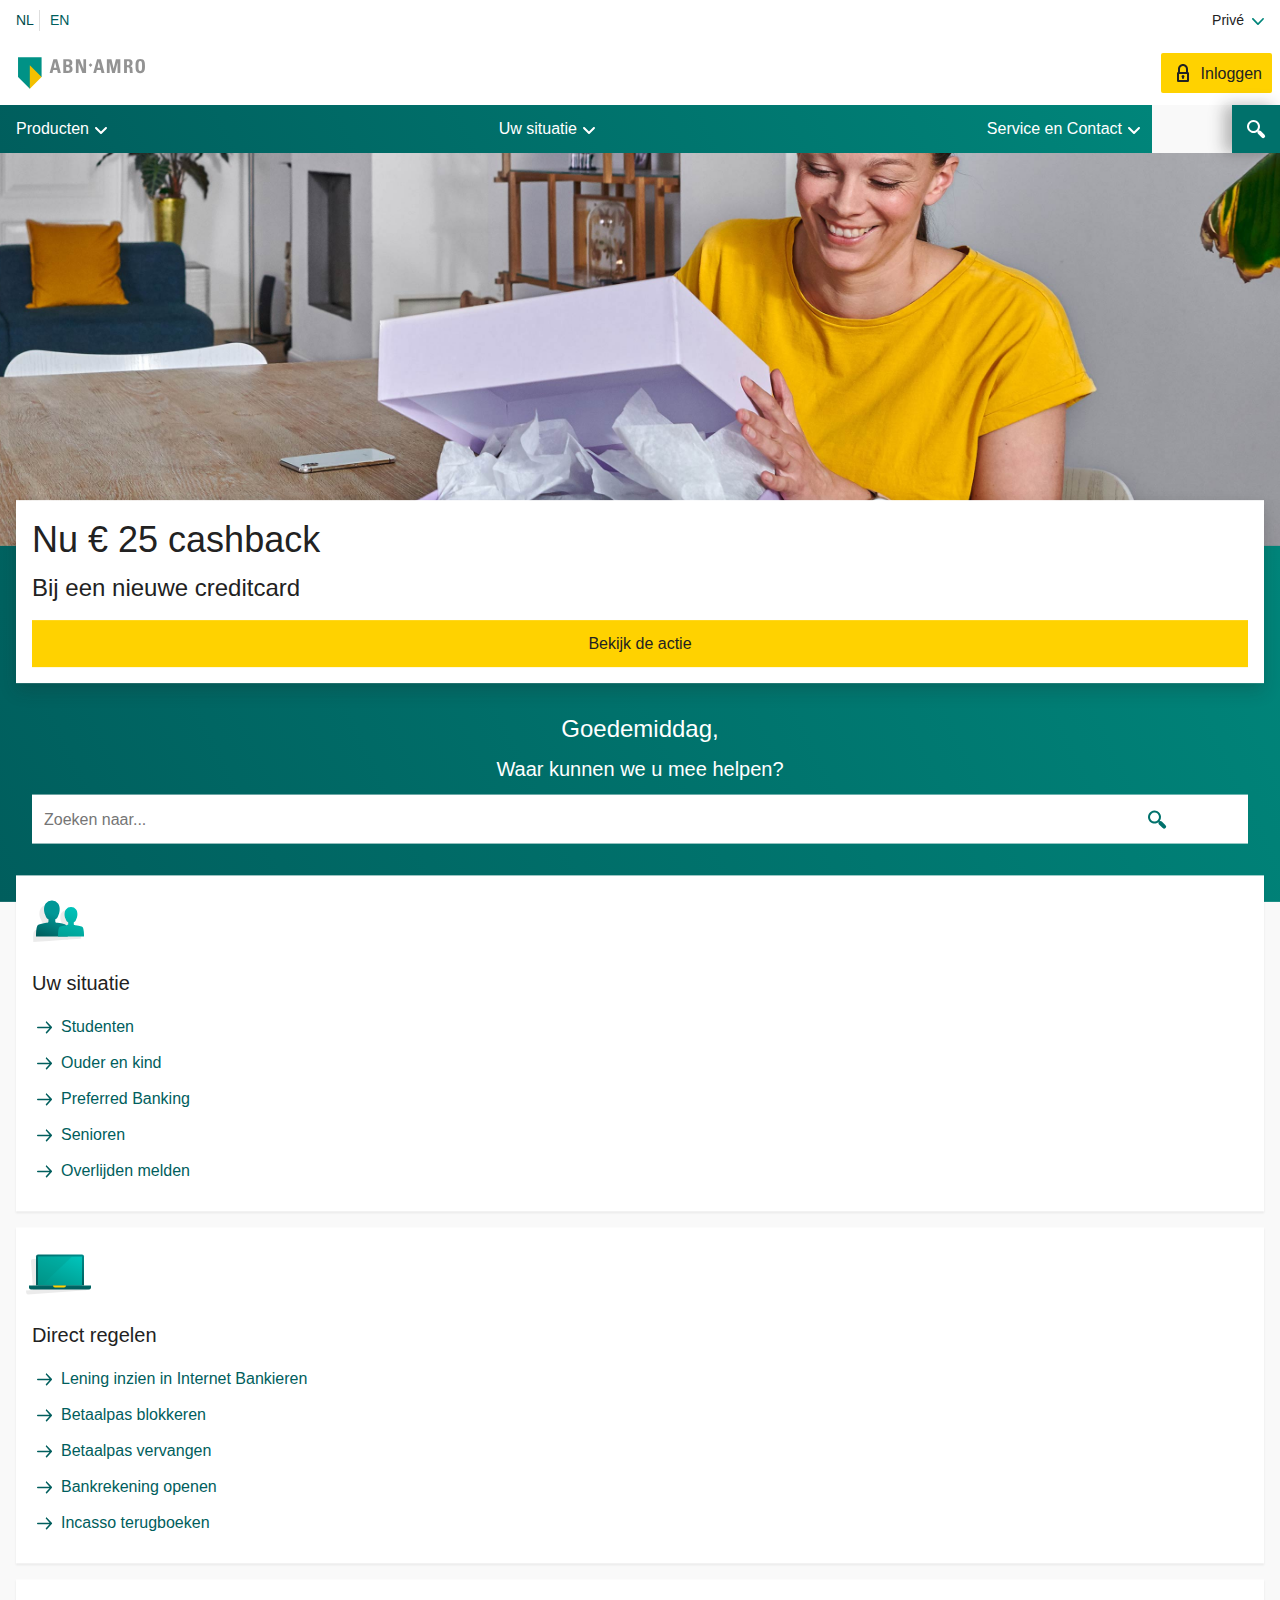
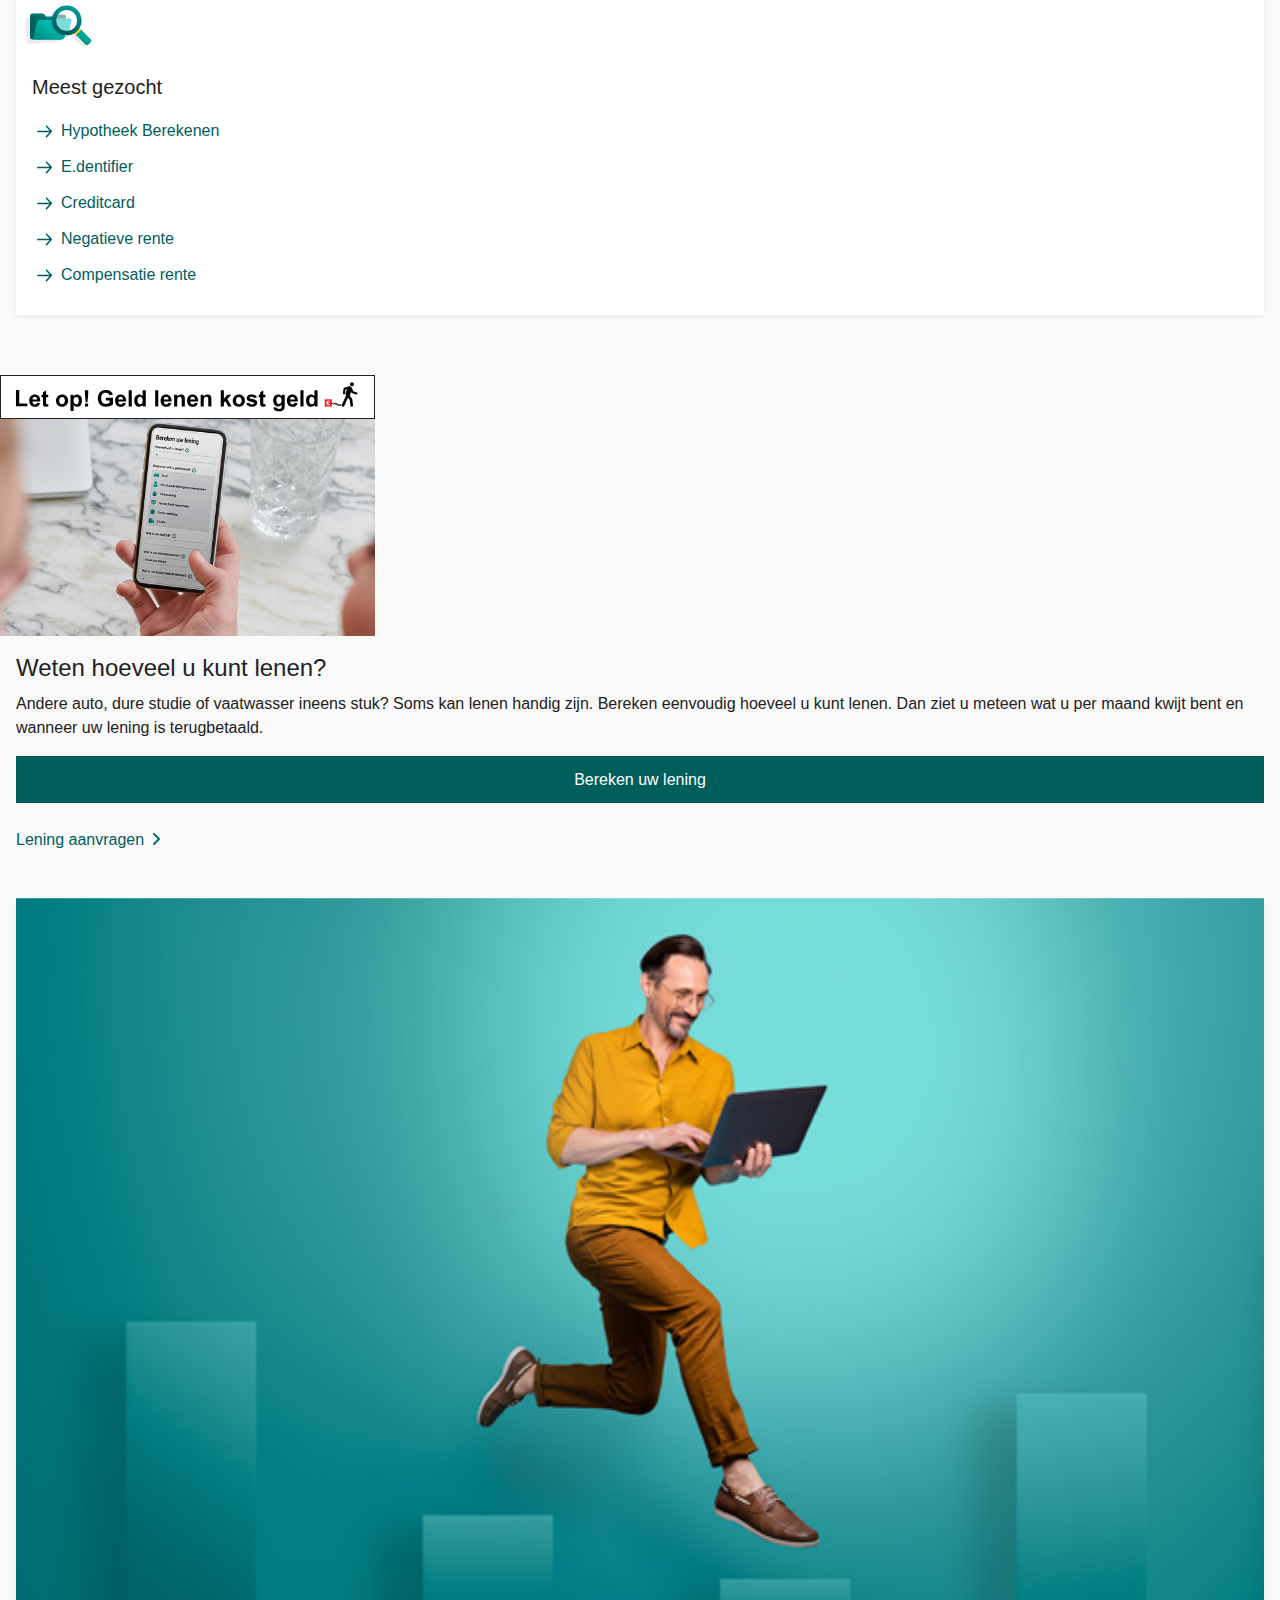
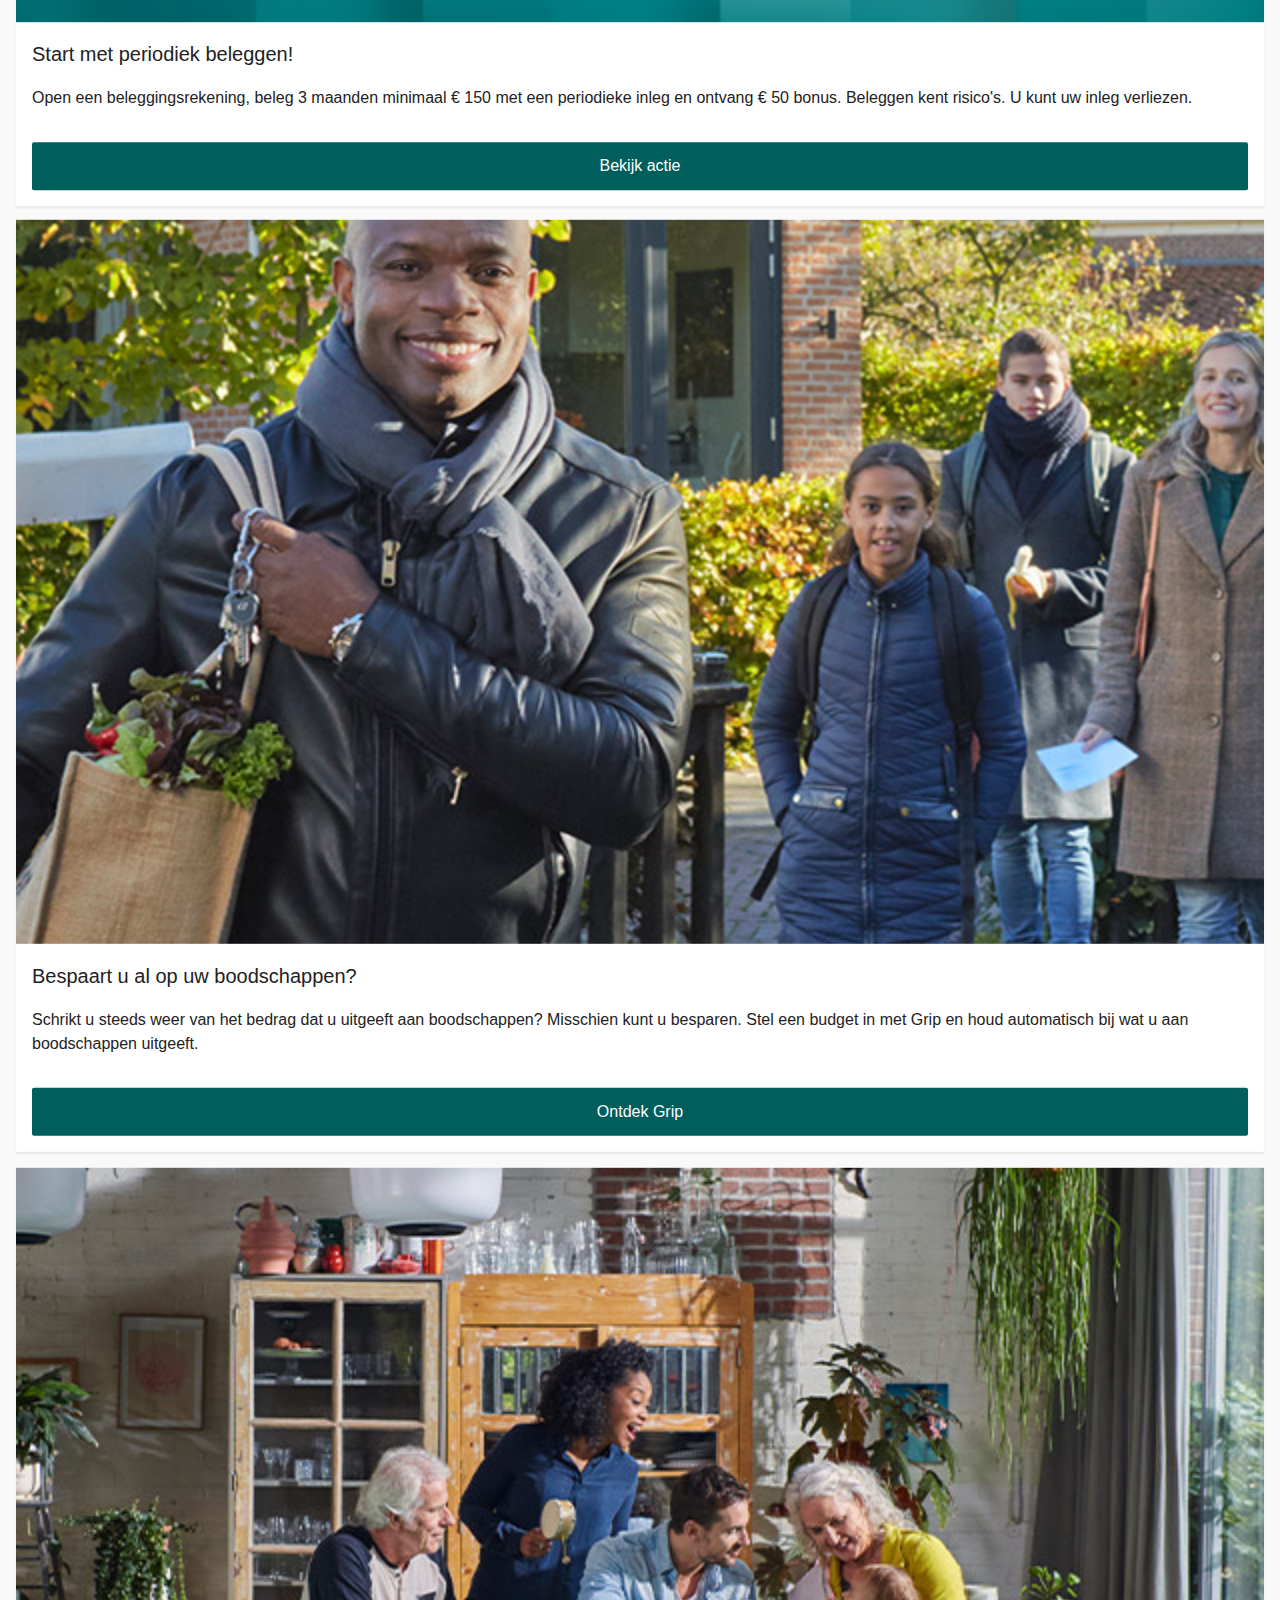
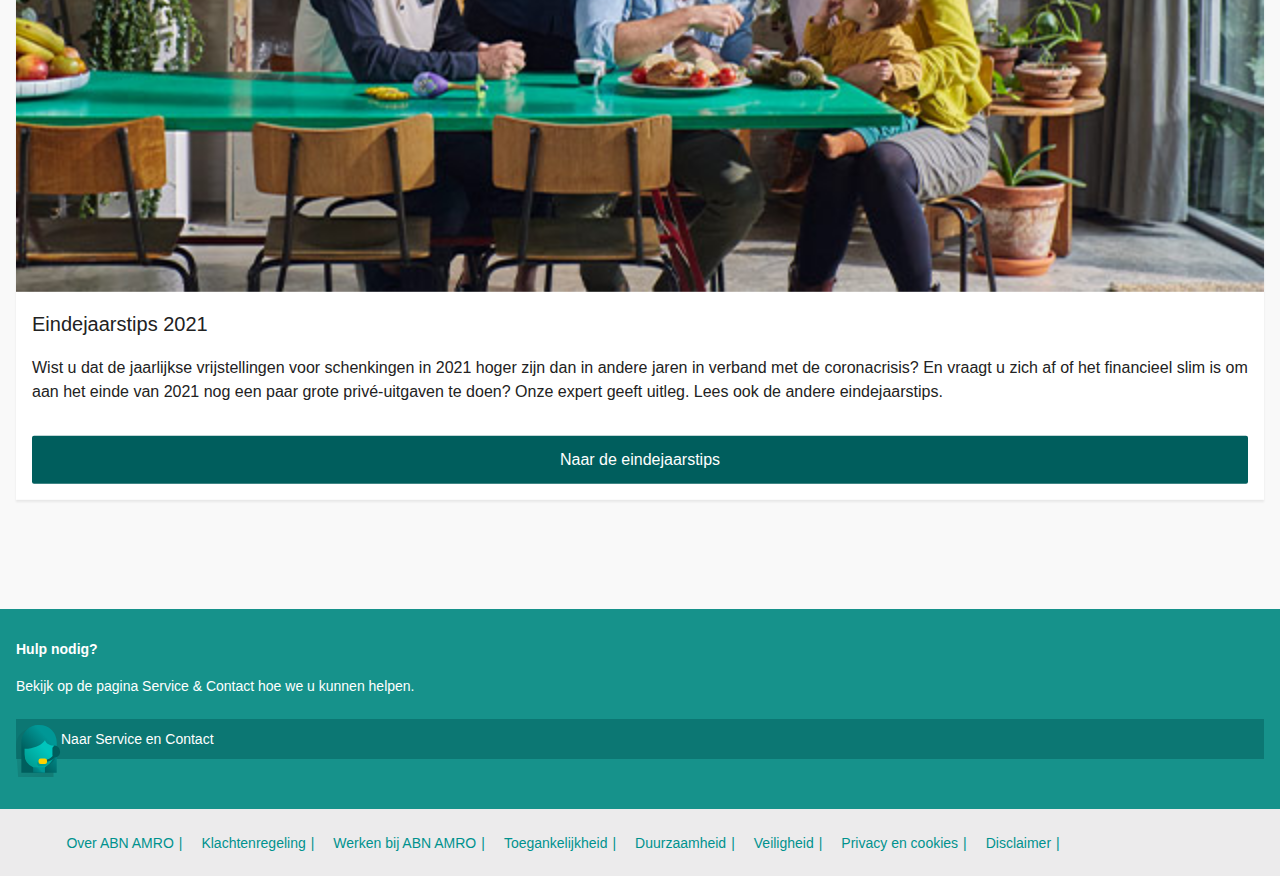
==== commit 696ca557: "Add files via upload" ====
--- a/index.html
+++ b/index.html
@@ -30,11 +30,15 @@
 			</ul>
 
 			<!-- Hoofdnavigatie -->
-			<ul>
-				<li><a href="#">Producten</a></li>
-				<li><a href="#">Uw situatie</a></li>
-				<li><a href="#">Service en Contact</a></li>
-			</ul>
+			<section>
+				<ul>
+					<li><a href="#">Producten</a></li>
+					<li><a href="#">Uw situatie</a></li>
+					<li><a href="#">Service en Contact</a></li>
+				</ul>
+	
+				<button>Zoeken</button>
+			</section>
 
 		</nav>
 		<!--Header afbeelding (goedgekeurd door Sanne op 01.12.2021)-->
--- a/styles/style.css
+++ b/styles/style.css
@@ -33,6 +33,8 @@
   --color-primairy: #005e5d;
   --color-secundairy: #00857a;
   --color-selected: #004c4c;
+  --color-extra: #00716b;
+  --color-footer-text: #00928e;
   --color-tertiary: #ffd200;
   --color-footer: #ecebec;
 }
@@ -151,7 +153,7 @@
 /* Header | Nav | Ul 1 | Taal  & Bankieroptie   */
 /************************************************/
 
-header nav ul:first-of-type {
+header nav > ul:first-of-type {
   background-color: var(--color-white);
 
   list-style: none;
@@ -168,7 +170,7 @@
 }
 
 /*Flexbox */
-header nav ul:first-of-type {
+header nav > ul:first-of-type {
   display: flex;
   flex-direction: row;
   justify-content: center;
@@ -178,7 +180,7 @@
 }
 
 /* navigation > language > NL (styling) */
-header nav ul:first-of-type li:first-of-type a {
+header nav > ul:first-of-type li:first-of-type a {
   display: flex;
   justify-content: flex-start;
 
@@ -198,7 +200,7 @@
 }
 
 /* navigation > language > EN (styling) */
-header nav ul:first-of-type li:nth-of-type(2) a {
+header nav > ul:first-of-type li:nth-of-type(2) a {
   text-decoration: none;
 
   /*font language*/
@@ -213,7 +215,7 @@
 }
 
 /* navigation > Way of Banking (styling) */
-header nav ul:first-of-type li:last-of-type a {
+header nav > ul:first-of-type li:last-of-type a {
 
   text-decoration: none;
 
@@ -227,13 +229,13 @@
   cursor: pointer;
 }
 
-header nav ul:first-of-type li:last-of-type {
+header nav > ul:first-of-type li:last-of-type {
   display: flex;
   flex-grow: 1;
   justify-content: flex-end;
 }
 
-header nav ul:first-of-type li:last-of-type a::after {
+header nav > ul:first-of-type li:last-of-type a::after {
   content: url(../images/arrow_down_header.svg);
   width: 14px;
   height: 14px;
@@ -315,7 +317,7 @@
 /* Header | Nav | Ul 3 | Hoofdnavigatie         */
 /************************************************/
 
-header nav ul:last-of-type a {
+header nav section ul:last-of-type a {
   display: flex;
   justify-content: center;
   align-items: center;
@@ -332,7 +334,7 @@
   cursor: pointer;
 }
 
-header nav ul:last-of-type a::after {
+header nav section ul:last-of-type a::after {
   display: flex;
   align-items: center;
   align-self: center;
@@ -342,7 +344,7 @@
   height: 14px;
 }
 
-header nav ul:last-of-type {
+header nav section ul:last-of-type {
   /* Flexbox */
   background-image: linear-gradient(-296deg, #005e5d, #00857a);
   display: flex;
@@ -353,22 +355,28 @@
   overflow-x: scroll;
 }
 
-header nav ul:last-of-type li {
+header nav section ul:last-of-type li {
   padding: 0px 16px;
   flex-shrink: 0;
 }
 
 header nav section {
-  display: flex;
-  justify-content: flex-end;
-  align-self: flex-end;
+  position: relative;
+}
+
+header nav section button {
+  position: absolute;
+  right: 0;
+  top: 0;
+  bottom: 0;
   width: 48px;
-  height: 48px;
-  background-image: url(../images/search-icon.svg);
+  border: none;
+  color: transparent; /* KAN DIT? */ 
+  background-image: url(../images/search_icon_white.svg);
   background-position: center;
   background-repeat: no-repeat;
-  background-color: red;
-  transform: translateY(-100%);
+  background-color: var(--color-extra);
+  box-shadow: rgb(34 34 34 / 30%) -8px 0px 16px, rgb(34 34 34 / 2%) -8px 0px 8px;
 }
 
 
@@ -724,14 +732,61 @@
 /* Main | Sect.5 | Hulp Nodig?                  */
 /************************************************/
 
+main section:nth-of-type(5) {
+  background-color: #16928b;
+  padding: 24px 16px 50px 16px;
+}
+
+main section:nth-of-type(5) h2 {
+  color: var(--color-white);
+  font-family: 'Roboto Condensed', sans-serif;
+  font-weight: 600;
+  line-height: 2rem;
+  font-size: 14px;
+  font-stretch: condensed;
+  word-wrap: break-word;
+  margin-bottom: 8px ;
+}
+
+main section:nth-of-type(5) p {
+  font-family: 'Roboto Condensed', sans-serif;
+  font-weight: 400;
+  color: var(--color-white);
+  line-height: 26px;
+  font-size: 14px;
+  margin: 0px 0px 20px 0px;
+  padding: 0;
+}
+
+main section:nth-of-type(5) a {
+  display: flex;
+  justify-content: flex-start;
+  background-color: #0c7773;
+  color: var(--color-white);
+  text-decoration: none;
+  font-size: 14px;
+  line-height: 2em;
+  font-weight: 400;
+  font-family: 'Roboto Condensed', sans-serif;
+  min-width: 7.5em;
+  text-align: center;
+  max-height: 40px;
+
+  padding: 6px 0px 15px 0px
+}
+
+main section:nth-of-type(5) a::before {
+  content: url(../images/servicecontact.svg);
+  align-items: center;
+  z-index: 100;
+  width: 45px;
+  height: 45px;
+}
 
 
 /************************************************/
 /* Footer                                       */
 /************************************************/
-
-
-
 
 
 footer {
@@ -743,23 +798,39 @@
   padding: 20px;
 }
 
+footer ul {
+  margin: 2px auto;
+  line-height: 1.4;
+  padding-left: 0;
+  text-align: center;
+  overflow: hidden;
+}
+
+
 footer ul li {
-  display: inline;
-  text-align: center;
+  display: inline-block;
+  vertical-align: middle;
   white-space: nowrap;
   padding: 5px;
+  zoom: 1;
+}
+
+footer ul:first-of-type li a:after {
+  content: " | ";
+  color: var(--color-footer-text);
+  padding: 0 5px;
 }
 
 footer ul a {
   display: flex;
-
+  justify-content: center; 
   /*font details*/
   text-decoration: none;
   font-family: 'Roboto Condensed', sans-serif;
   font-weight: 400;
-  color: var(--color-primairy);
+  color: var(--color-footer-text);
   line-height: 3px;
-  font-size: 16px;
+  font-size: 14px;
   cursor: pointer;
   text-align: center;
 }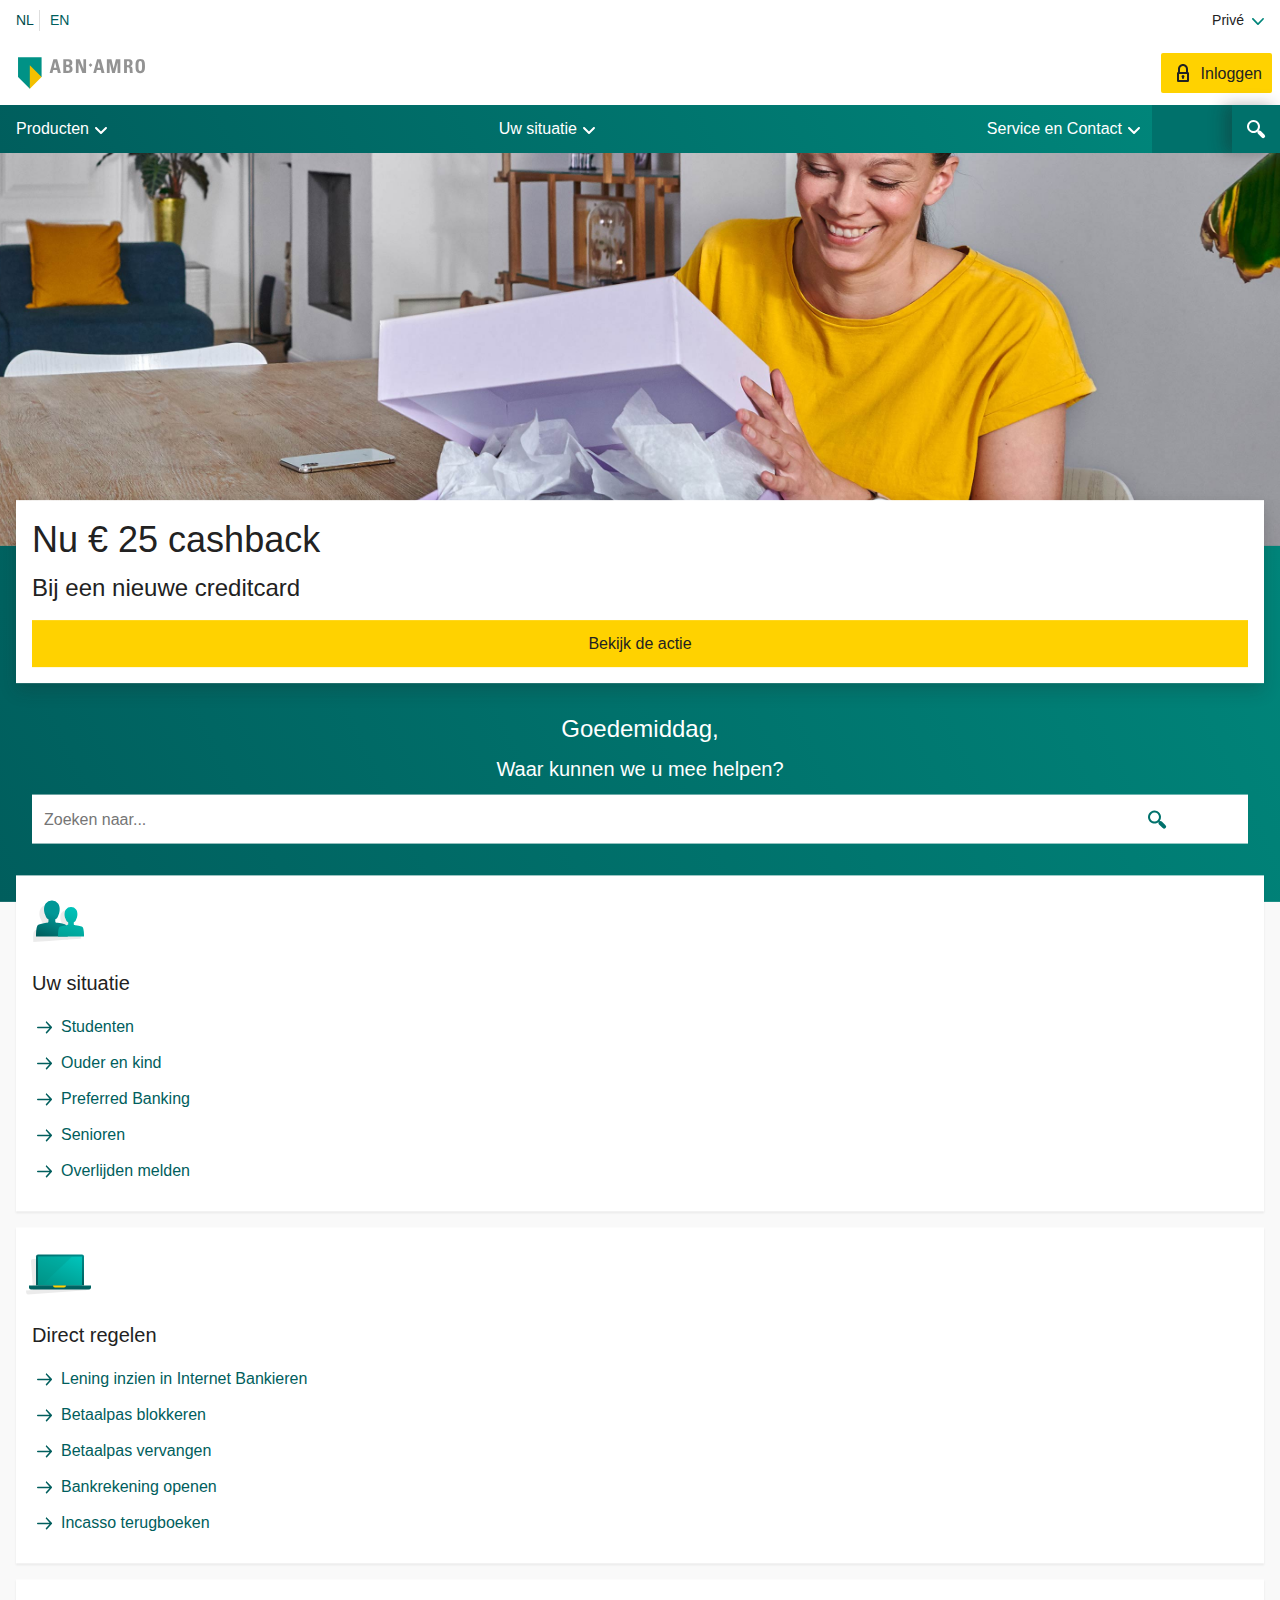
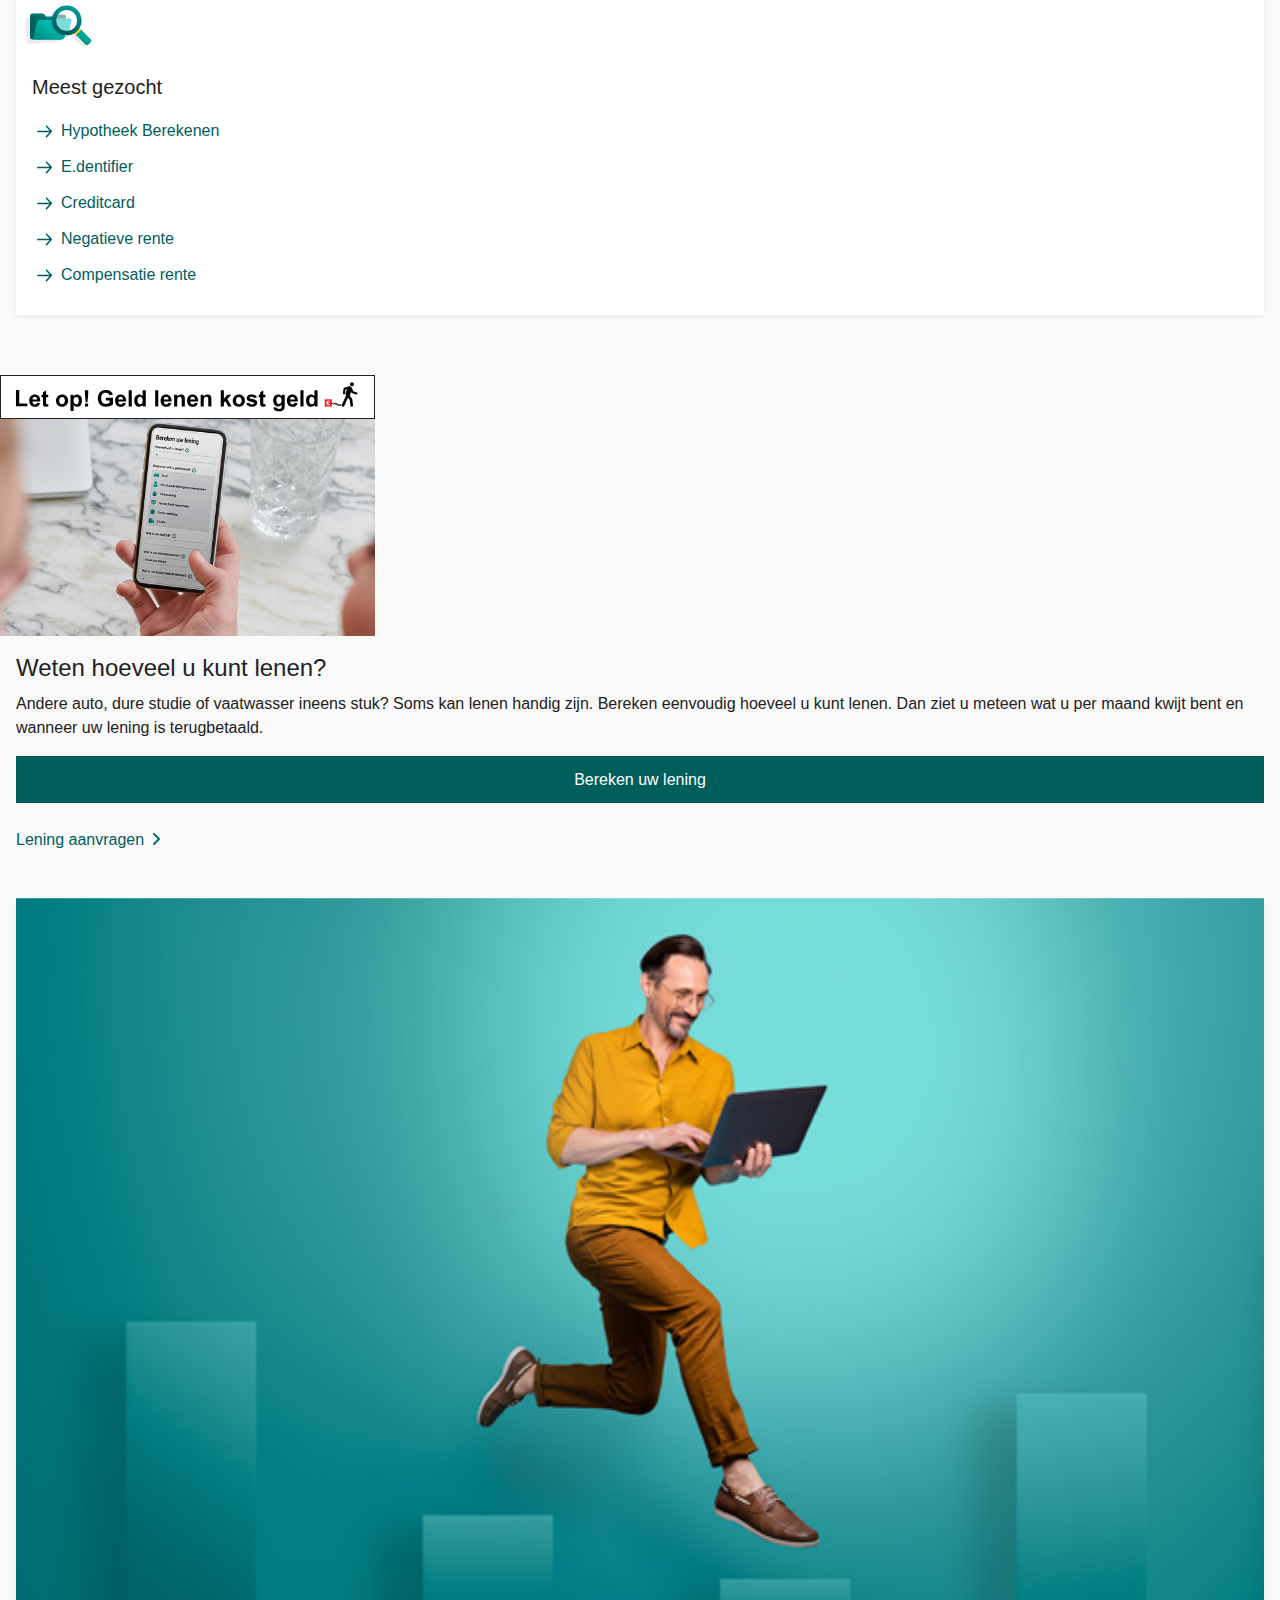
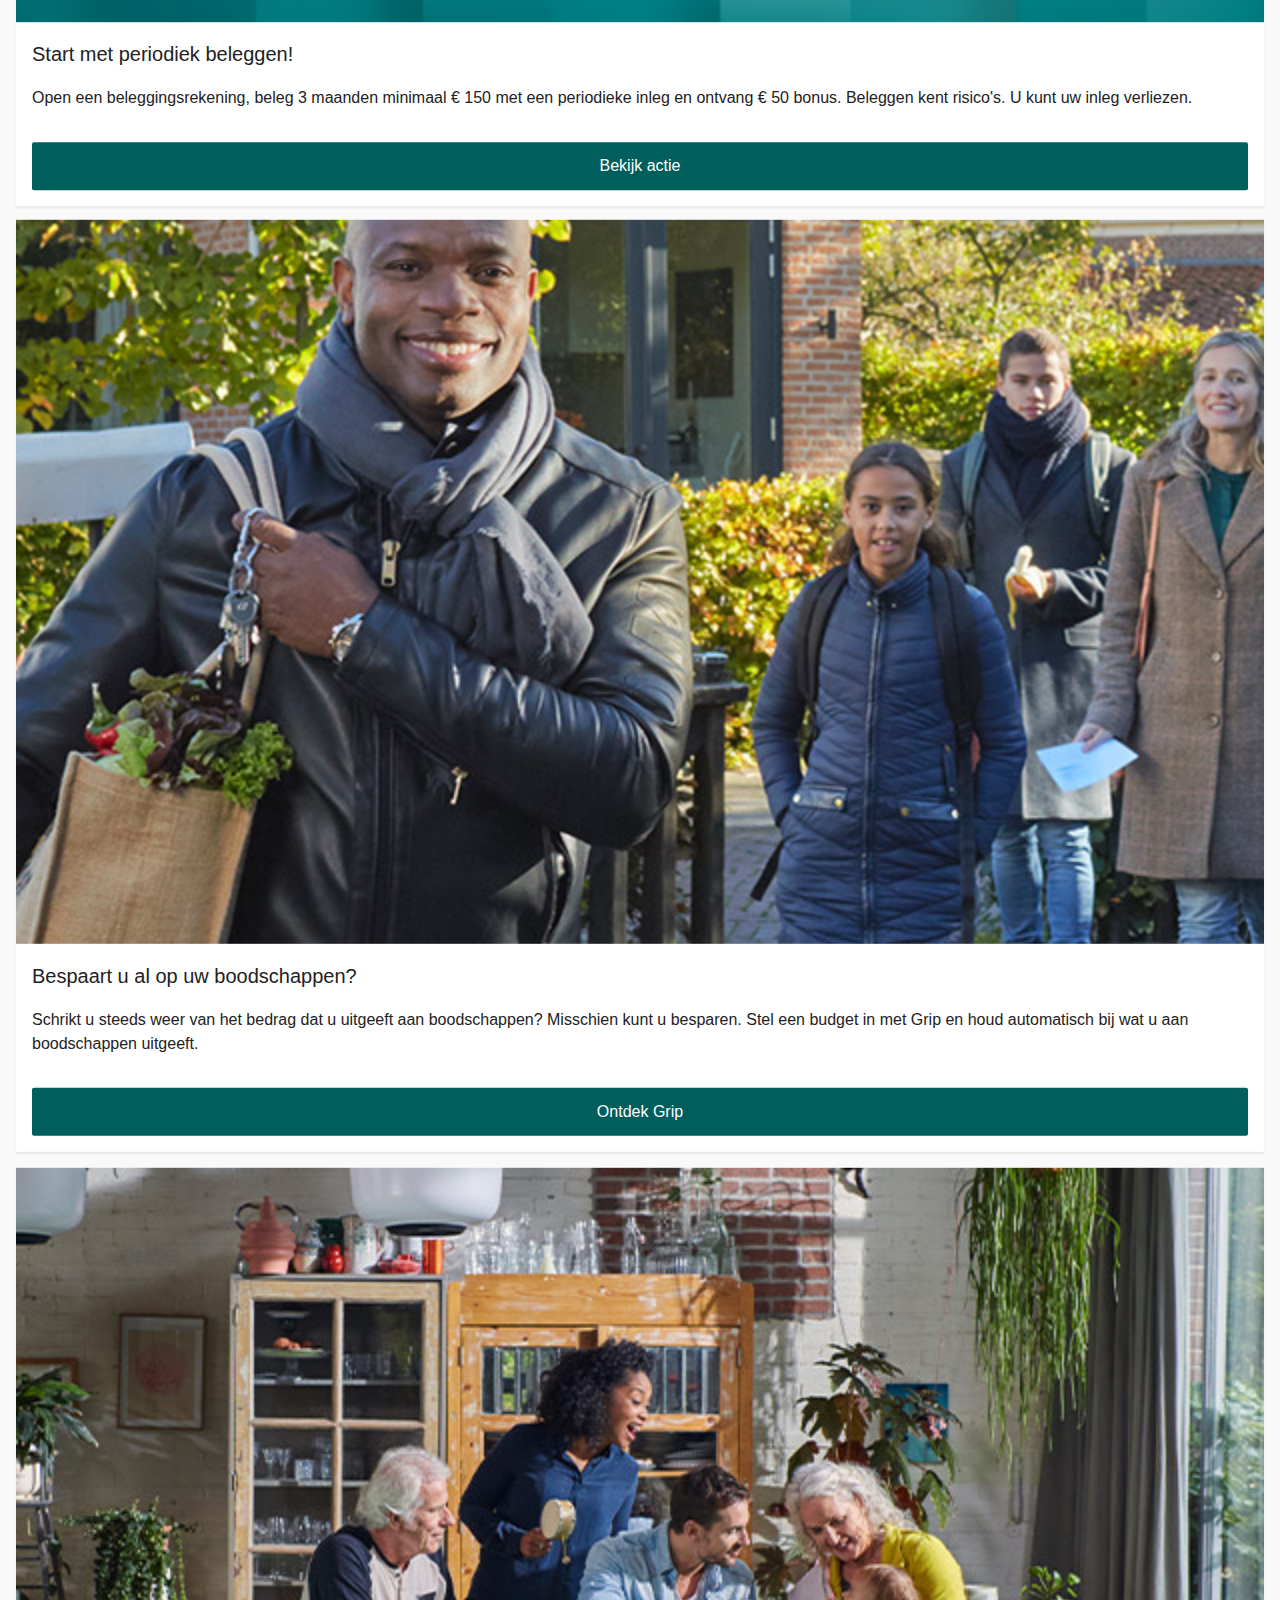
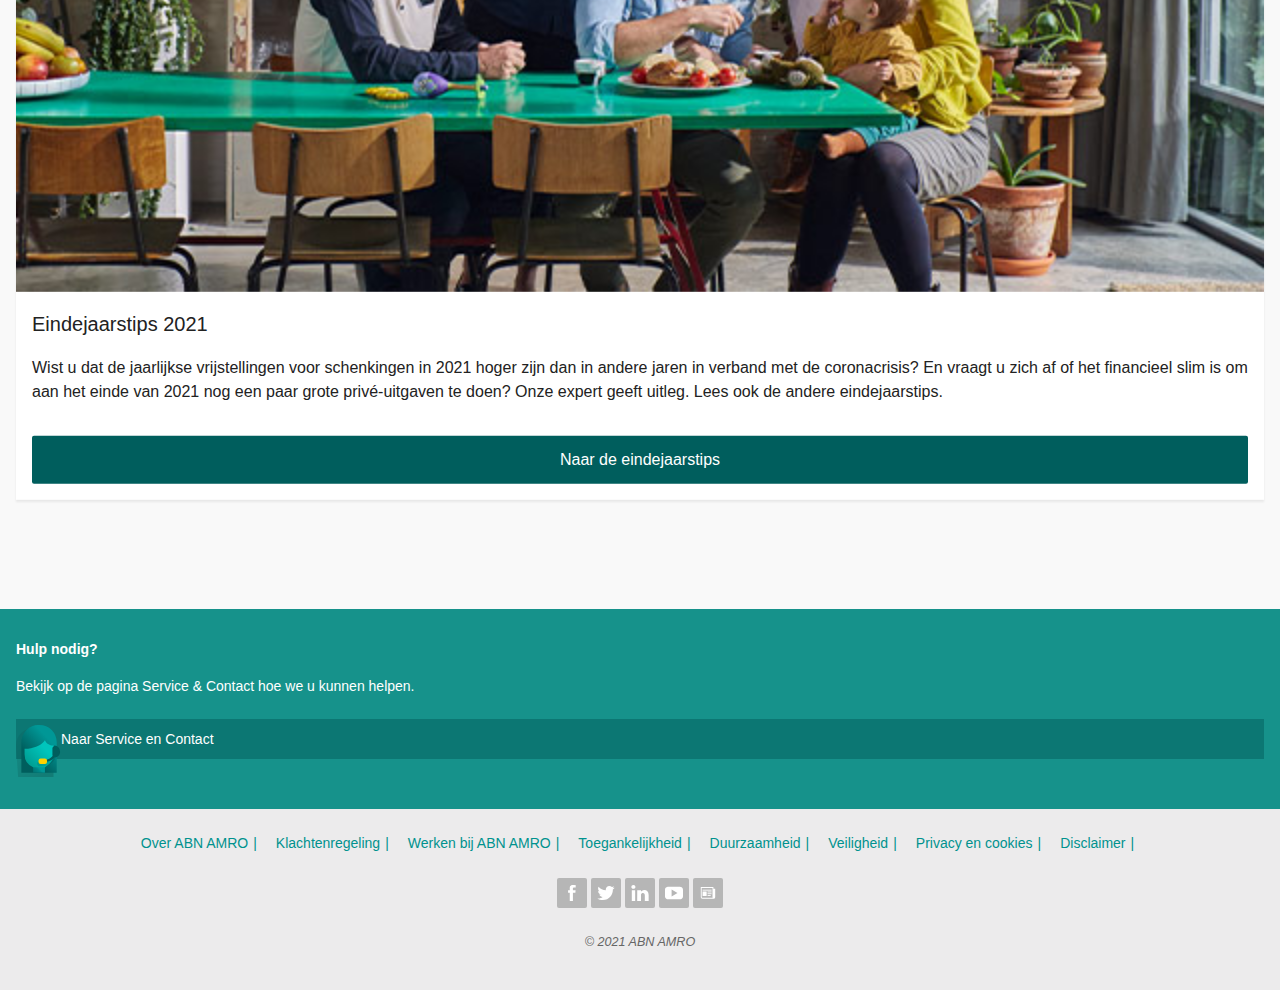
==== commit 20704435: "Update 21.11.09" ====
--- a/index.html
+++ b/index.html
@@ -9,6 +9,7 @@
 	<title>ABN AMRO Bank - Uw bankzaken goed geregeld - ABN AMRO</title>
 
 	<link href="styles/style.css" rel="stylesheet">
+	<link href="styles/index.css" rel="stylesheet">
 	<link rel="icon" type="image/svg+xml" href="images/favicon.svg">
 </head>
 
@@ -25,7 +26,7 @@
 
 			<!-- Logo & Log-in button -->
 			<ul>
-				<li><a href="#"><img src="images/abnamro_logo.svg" alt="Logo van ABN AMRO" /></a></li>
+				<li><a href="index.html"><img src="images/abnamro_logo.svg" alt="Logo van ABN AMRO" /></a></li>
 				<li><a href="#">Inloggen</a></li>
 			</ul>
 
@@ -34,7 +35,7 @@
 				<ul>
 					<li><a href="#">Producten</a></li>
 					<li><a href="#">Uw situatie</a></li>
-					<li><a href="#">Service en Contact</a></li>
+					<li><a href="contact.html">Service en Contact</a></li>
 				</ul>
 	
 				<button>Zoeken</button>
@@ -173,7 +174,7 @@
 		<section>
 			<h2>Hulp nodig?</h2>
 			<p>Bekijk op de pagina Service & Contact hoe we u kunnen helpen.</p>
-			<a href="#">Naar Service en Contact</a>
+			<a href="contact.html">Naar Service en Contact</a>
 		</section>
 
 	</main>
@@ -202,9 +203,11 @@
 					data-element-label="footer icon LinkedIn"></a></li>
 			<li><a href="https://www.youtube.com/abnamro" target="_blank" data-element-type="btn-image"
 					data-element-label="footer icon YouTube"></a></li>
-			<li><a href="#" target="_blank" data-element-type="btn-image" data-element-label="footer icon Facebook"></a>
+			<li><a href="#" target="_blank" data-element-type="btn-image" data-element-label="footer icon newsletter"></a>
 			</li>
 		</ul>
+
+		<p>© 2021 ABN AMRO</p>
 	</footer>
 
 	<script src="scripts/script.js"></script>
--- a/styles/style.css
+++ b/styles/style.css
@@ -28,7 +28,9 @@
 :root {
   --color-white: white;
   --color-black: #222222;
+  --color-darkgray: #666666;
   --color-lightgray: #f9f9f9;
+  --color-lightgray-b6: #b6b6b6;
   --color-gray: #dedede;
   --color-primairy: #005e5d;
   --color-secundairy: #00857a;
@@ -37,7 +39,9 @@
   --color-footer-text: #00928e;
   --color-tertiary: #ffd200;
   --color-footer: #ecebec;
-}
+  --button-light: #e8f0f0;
+}
+
 
 
 
@@ -90,8 +94,6 @@
 
 
 
-
-
 /************************************************/
 /* General | HTML Semantic Elements Settings    */
 /************************************************/
@@ -115,37 +117,6 @@
 li {
   margin: 0px;
   list-style: none;
-}
-
-
-
-
-
-/************************************************/
-/* Header | Nav | Div | Header afbeelding       */
-/************************************************/
-
-header div {
-  width: 100%;
-  height: 12.5em;
-}
-
-/* Header > img */
-
-header div img {
-  width: 100%;
-  height: 100%;
-  display: block;
-  object-fit: cover;
-  /*Inhoud afbeelding wordt bijgesneden*/
-  object-position: 65% 10%;
-  /* Focus on eyes */
-}
-
-@media (min-width:32em) {
-  header div {
-    height: 25em;
-  }
 }
 
 
@@ -346,7 +317,7 @@
 
 header nav section ul:last-of-type {
   /* Flexbox */
-  background-image: linear-gradient(-296deg, #005e5d, #00857a);
+  background-image: linear-gradient(-296deg, var(--color-primairy) , var(--color-secundairy));
   display: flex;
   justify-content: space-between;
   flex-direction: row;
@@ -362,6 +333,7 @@
 
 header nav section {
   position: relative;
+  background-color: var(--color-extra);
 }
 
 header nav section button {
@@ -382,415 +354,14 @@
 
 
 
-
-/************************************************/
-/* Main | Sect.1 | Art.1 | Huidige Actie        */
-/************************************************/
-
-
-main section:first-of-type {
-  background-image: linear-gradient(-296deg, #005e5d, #00857a);
-  transform: translateY(-2%);
-}
-
-main section:first-of-type article:first-of-type {
-  transform: translateY(-25%);
-}
-
-main section:first-of-type article:first-of-type h1 {
-  margin-bottom: 8px;
-}
-
-main section:first-of-type article:first-of-type h2 {
-  margin-bottom: 16px;
-}
-
-
-main section:first-of-type article:first-of-type {
-  padding: 16px;
-  margin: 0px 16px;
-  background-color: var(--color-white);
-  box-shadow: 0 0 8px 0 rgb(34 34 34 / 2%), 0 8px 16px 0 rgb(34 34 34 / 20%);
-}
-
-main section:first-of-type article:first-of-type a {
-  display: block;
-  color: var(--color-black);
-  background-color: var(--color-tertiary);
-  width: 100%;
-  text-decoration: none;
-  padding: 22px 16px;
-
-
-  /*font language*/
-  text-decoration: none;
-  font-family: 'Roboto Condensed', sans-serif;
-  font-weight: 400;
-  color: var(--color-black);
-  font-stretch: condensed;
-  line-height: 3px;
-  font-size: 16px;
-  cursor: pointer;
-  text-align: center;
-}
-
-
-
-
-
-/************************************************/
-/* Main | Sect.1 | Art.2 | Zoeken               */
-/************************************************/
-
-
-
-main section:first-of-type {
-  margin: 0px;
-  padding-bottom: 10px;
-}
-
-/* Greeting (depending on the time) */
-main section:first-of-type article:nth-of-type(2) h2 {
-  color: var(--color-white);
-  display: flex;
-  justify-content: center;
-}
-
-/* Body Text */
-main section:first-of-type article:nth-of-type(2) h3 {
-  color: var(--color-white);
-  display: flex;
-  justify-content: center;
-}
-
-/* Search Bar */
-
-main section:first-of-type article:nth-of-type(2) form {
-  flex: 1;
-  display: flex;
-  align-items: center;
-  height: 100%;
-  width: 100%;
-  padding: 10px 32px 32px 32px;
-}
-
-main section:first-of-type article:nth-of-type(2) form input {
-  left: calc(50% - 155.5px);
-  height: 49px;
-  text-decoration: none;
-
-  border: none;
-  background-color: var(--color-white);
-
-  /*font details*/
-  text-decoration: none;
-  font-family: 'Roboto Condensed', sans-serif;
-  font-weight: 400;
-  color: var(--color-black);
-  font-stretch: condensed;
-  font-size: 16px;
-  line-height: 24px;
-  cursor: pointer;
-  padding: 6px 12px;
-
-}
-
-input[type="search"] {
-  flex: 3;
-  width: 85%;
-}
-
-input[type="submit"] {
-  display: flex;
-  justify-content: flex-end;
-  align-self: center;
-  background-image: url(../images/search-icon.svg);
-  background-position: center;
-  /* shows image */
-  background-repeat: no-repeat;
-  width: 15%;
-  padding-right: 10px;
-}
-
-
-
-
-/************************************************/
-/* Main | Sect.2 | Article 1, 2, 3 | Details    */
-/************************************************/
-
-
-main section:nth-of-type(2) {
-  margin: 0px;
-  padding-bottom: 10px;
-}
-
-main article:nth-of-type(-n+3) {
-  margin: 0px;
-  transform: translateY(-10%);
-}
-
-
-main section:nth-of-type(2) article:nth-of-type(-n+3) {
-  margin: 0px 16px;
-  background-color: var(--color-white);
-  box-shadow: 0 2px 2px 0 rgb(34 34 34 / 8%);
-  padding: 16px;
-}
-
-main section:nth-of-type(2) article:nth-of-type(-n+3) img {
-  margin: -8px 0px 8px -8px;
-  padding: 0px;
-}
-
-main section:nth-of-type(2) h3 {
-  margin-bottom: 16px;
-}
-
-main section:nth-of-type(2) article:nth-of-type(-n+3) a {
-  display: flex;
-  justify-content: flex-start;
-  text-decoration: none;
-  padding-bottom: 12px;
-  gap: 5px;
-
-  /*font language*/
-  font-family: 'Roboto Condensed', sans-serif;
-  font-weight: 400;
-  color: var(--color-primairy);
-  font-size: 16px;
-  cursor: pointer;
-  align-items: center;
-}
-
-main section:nth-of-type(2) article:nth-of-type(-n+3) a:before {
-  content: url(../images/arrow_right.svg);
-  z-index: 100;
-  width: 24px;
-  height: 24px;
-}
-
-main section:nth-of-type(2) article:nth-of-type(-n+3) {
-  margin-bottom: 16px;
-}
-
-
-
-
-
-/************************************************/
-/* Main | Sect.2 | Bereken uw lening            */
-/************************************************/
-
-
-
-main section:nth-of-type(3) {
-  background-color: var(--color-lightgray);
-  display: flex;
-  justify-content: flex-start;
+/************************************************/
+/* Footer                                       */
+/************************************************/
+
+
+footer {
+  display: flex;
   flex-direction: column;
-  text-decoration: none;
-  padding-bottom: 16px;
-}
-
-main section:nth-of-type(3) h2,
-p {
-  padding: 0px 16px 0px 16px;
-}
-
-
-main section:nth-of-type(3) a:first-of-type {
-  display: flex;
-  justify-content: center;
-  background-color: var(--color-primairy);
-  margin: 0px 16px 24px 16px;
-  padding: 22px 16px;
-
-  /*font language*/
-  text-decoration: none;
-  font-family: 'Roboto Condensed', sans-serif;
-  font-weight: 400;
-  color: var(--color-white);
-  font-stretch: condensed;
-  line-height: 3px;
-  font-size: 16px;
-  cursor: pointer;
-  text-align: center;
-}
-
-main section:nth-of-type(3) a:last-of-type {
-  display: flex;
-  justify-content: flex-start;
-  align-items: center;
-  width: 100%;
-  text-decoration: none;
-  padding: 0px 16px 0px 16px;
-
-  /*font language*/
-  text-decoration: none;
-  font-family: 'Roboto Condensed', sans-serif;
-  font-weight: 400;
-  color: var(--color-primairy);
-  font-stretch: condensed;
-  line-height: 3px;
-  font-size: 16px;
-  cursor: pointer;
-  text-align: center;
-}
-
-main section:nth-of-type(3) a:last-of-type::after {
-  content: url(../images/chevron_right.svg)
-}
-
-main section:nth-of-type(3) img:first-of-type {
-  display: flex;
-  justify-content: flex-start;
-  order: -1;
-  width: 375px;
-  padding-bottom: 16px;
-}
-
-main section:nth-of-type(3) img:last-of-type {
-  border: 1px solid var(--color-black);
-  width: 375px;
-  order: -2;
-}
-
-/************************************************/
-/* Main | Sect.4 | Art. 1,2,3 | Ook interessant */
-/************************************************/
-
-
-
-main section:nth-of-type(4) h2 {
-  display: flex;
-  justify-content: center;
-  margin: 30px 0px 60px 0px ;
-}
-
-main section:nth-of-type(4) h3 {
-  display: flex;
-  justify-content: flex-start;
-  padding: 16px;
-}
-
-main section:nth-of-type(4) article:nth-of-type(-n+3) p {
-  display: flex;
-  justify-content: flex-start;
-  margin: 0px 0px 16px 0px;
-}
-
-main section:nth-of-type(4) article:nth-of-type(-n+3) a {
-  border-radius: 2px;
-  border: none;
-  background-color: var(--color-primairy);
-  padding: 8px 16px;
-  margin: 16px 16px 16px 16px;
-
-  color: var(--color-white);
-  text-decoration: none;
-  font-size: 1em;
-  line-height: 2em;
-  font-weight: 400;
-  font-family: 'Roboto Condensed', sans-serif;
-  min-width: 7.5em;
-  text-align: center;
-}
-
-main section:nth-of-type(4) article:nth-of-type(-n+3) {
-  display: flex;
-  justify-content: flex-start;
-  flex-direction: column;
-  text-decoration: none;
-  background-color: var(--color-white);
-  box-shadow: 0 2px 2px 0 rgb(34 34 34 / 8%);
-  margin: 16px;
-}
-
-main section:nth-of-type(4) article:nth-of-type(-n+3) img {
-  display: flex;
-  justify-content: flex-start;
-  order: -1;
-}
-
-
-
-
-/************************************************/
-/* Main | Sect.4 | Art.1 | Periodiek Beleggen   */
-/************************************************/
-
-/************************************************/
-/* Main | Sect.4 | Art.2 | Ontdek Grip          */
-/************************************************/
-
-/************************************************/
-/* Main | Sect.4 | Art.3 | Eindejaarstips       */
-/************************************************/
-
-/************************************************/
-/* Main | Sect.5 | Hulp Nodig?                  */
-/************************************************/
-
-main section:nth-of-type(5) {
-  background-color: #16928b;
-  padding: 24px 16px 50px 16px;
-}
-
-main section:nth-of-type(5) h2 {
-  color: var(--color-white);
-  font-family: 'Roboto Condensed', sans-serif;
-  font-weight: 600;
-  line-height: 2rem;
-  font-size: 14px;
-  font-stretch: condensed;
-  word-wrap: break-word;
-  margin-bottom: 8px ;
-}
-
-main section:nth-of-type(5) p {
-  font-family: 'Roboto Condensed', sans-serif;
-  font-weight: 400;
-  color: var(--color-white);
-  line-height: 26px;
-  font-size: 14px;
-  margin: 0px 0px 20px 0px;
-  padding: 0;
-}
-
-main section:nth-of-type(5) a {
-  display: flex;
-  justify-content: flex-start;
-  background-color: #0c7773;
-  color: var(--color-white);
-  text-decoration: none;
-  font-size: 14px;
-  line-height: 2em;
-  font-weight: 400;
-  font-family: 'Roboto Condensed', sans-serif;
-  min-width: 7.5em;
-  text-align: center;
-  max-height: 40px;
-
-  padding: 6px 0px 15px 0px
-}
-
-main section:nth-of-type(5) a::before {
-  content: url(../images/servicecontact.svg);
-  align-items: center;
-  z-index: 100;
-  width: 45px;
-  height: 45px;
-}
-
-
-/************************************************/
-/* Footer                                       */
-/************************************************/
-
-
-footer {
-  display: flex;
   justify-content: center;
   background-color: var(--color-footer);
   width: 100%;
@@ -798,7 +369,7 @@
   padding: 20px;
 }
 
-footer ul {
+footer ul:first-of-type {
   margin: 2px auto;
   line-height: 1.4;
   padding-left: 0;
@@ -807,7 +378,7 @@
 }
 
 
-footer ul li {
+footer ul:first-of-type li {
   display: inline-block;
   vertical-align: middle;
   white-space: nowrap;
@@ -821,7 +392,7 @@
   padding: 0 5px;
 }
 
-footer ul a {
+footer ul:first-of-type a {
   display: flex;
   justify-content: center; 
   /*font details*/
@@ -833,4 +404,74 @@
   font-size: 14px;
   cursor: pointer;
   text-align: center;
+}
+
+footer ul:nth-of-type(2) {
+  display: flex;
+  justify-content: center;
+  align-items: center;
+  margin: 20px;
+}
+
+footer ul:nth-of-type(2) li {
+  display: flex;
+  justify-content: center;
+  align-items: center;
+  background-color: var(--color-lightgray-b6);
+  width: 30px;
+  height: 30px;
+  border-radius: 2px;
+  margin: 2px;
+  cursor: pointer;
+  padding: 5px;
+}
+
+
+/* Facebook */
+footer ul:nth-of-type(2) li:first-of-type a:first-of-type {
+  content: url(../images/facebook.svg);
+  width: 18px;
+  height: auto;
+}
+
+/* Twitter */
+footer ul:nth-of-type(2) li:nth-of-type(2) a {
+  content: url(../images/twitter.svg);
+  width: 18px;
+  height: auto;
+}
+
+/* LinkedIn */
+footer ul:nth-of-type(2) li:nth-of-type(3) a {
+  content: url(../images/linkedin.svg);
+  width: 18px;
+  height: auto;
+}
+
+/* YouTube */
+footer ul:nth-of-type(2) li:nth-of-type(4) a {
+  content: url(../images/youtube.svg);
+  width: 18px;
+  height: auto;
+}
+
+/* Newsletter */
+footer ul:nth-of-type(2) li:nth-of-type(5) a {
+  content: url(../images/newsletter.svg);
+  width: 18px;
+  height: auto;
+}
+
+footer p {
+  display: flex;
+  justify-content: center;
+  align-items: center;
+
+  font-family: 'Roboto', sans-serif;
+  font-weight: 400;
+  color: var(--color-darkgray);
+  font-style: italic;
+  font-size: 12.6px;
+  padding: 0;
+  text-decoration: none;
 }--- a/styles/index.css
+++ b/styles/index.css
@@ -0,0 +1,444 @@
+/************************************************/
+/* CSS | Document                               */
+/************************************************/
+
+*,
+*::after,
+*::before {
+  box-sizing: border-box;
+  padding: 0px;
+  margin: 0px;
+}
+
+
+
+/************************************************/
+/* Header | Nav | Div | Header afbeelding       */
+/************************************************/
+
+header div {
+  width: 100%;
+  height: 12.5em;
+}
+
+/* Header > img */
+
+header div img {
+  width: 100%;
+  height: 100%;
+  display: block;
+  object-fit: cover;
+  /*Inhoud afbeelding wordt bijgesneden*/
+  object-position: 65% 10%;
+  /* Focus on eyes */
+}
+
+@media (min-width:32em) {
+  header div {
+    height: 25em;
+  }
+}
+
+
+
+
+/************************************************/
+/* Main | Sect.1 | Art.1 | Huidige Actie        */
+/************************************************/
+
+
+main section:first-of-type {
+  background-image: linear-gradient(-296deg, #005e5d, #00857a);
+  transform: translateY(-2%);
+}
+
+main section:first-of-type article:first-of-type {
+  transform: translateY(-25%);
+}
+
+main section:first-of-type article:first-of-type h1 {
+  margin-bottom: 8px;
+}
+
+main section:first-of-type article:first-of-type h2 {
+  margin-bottom: 16px;
+}
+
+
+main section:first-of-type article:first-of-type {
+  padding: 16px;
+  margin: 0px 16px;
+  background-color: var(--color-white);
+  box-shadow: 0 0 8px 0 rgb(34 34 34 / 2%), 0 8px 16px 0 rgb(34 34 34 / 20%);
+}
+
+main section:first-of-type article:first-of-type a {
+  display: block;
+  color: var(--color-black);
+  background-color: var(--color-tertiary);
+  width: 100%;
+  text-decoration: none;
+  padding: 22px 16px;
+
+
+  /*font language*/
+  text-decoration: none;
+  font-family: 'Roboto Condensed', sans-serif;
+  font-weight: 400;
+  color: var(--color-black);
+  font-stretch: condensed;
+  line-height: 3px;
+  font-size: 16px;
+  cursor: pointer;
+  text-align: center;
+}
+
+
+
+
+
+/************************************************/
+/* Main | Sect.1 | Art.2 | Zoeken               */
+/************************************************/
+
+
+
+main section:first-of-type {
+  margin: 0px;
+  padding-bottom: 10px;
+}
+
+/* Greeting (depending on the time) */
+main section:first-of-type article:nth-of-type(2) h2 {
+  color: var(--color-white);
+  display: flex;
+  justify-content: center;
+}
+
+/* Body Text */
+main section:first-of-type article:nth-of-type(2) h3 {
+  color: var(--color-white);
+  display: flex;
+  justify-content: center;
+}
+
+/* Search Bar */
+
+main section:first-of-type article:nth-of-type(2) form {
+  flex: 1;
+  display: flex;
+  align-items: center;
+  height: 100%;
+  width: 100%;
+  padding: 10px 32px 32px 32px;
+}
+
+main section:first-of-type article:nth-of-type(2) form input {
+  left: calc(50% - 155.5px);
+  height: 49px;
+  text-decoration: none;
+
+  border: none;
+  background-color: var(--color-white);
+
+  /*font details*/
+  text-decoration: none;
+  font-family: 'Roboto Condensed', sans-serif;
+  font-weight: 400;
+  color: var(--color-black);
+  font-stretch: condensed;
+  font-size: 16px;
+  line-height: 24px;
+  cursor: pointer;
+  padding: 6px 12px;
+
+}
+
+input[type="search"] {
+  flex: 3;
+  width: 85%;
+}
+
+input[type="submit"] {
+  display: flex;
+  justify-content: flex-end;
+  align-self: center;
+  background-image: url(../images/search-icon.svg);
+  background-position: center;
+  /* shows image */
+  background-repeat: no-repeat;
+  width: 15%;
+  padding-right: 10px;
+}
+
+
+
+
+/************************************************/
+/* Main | Sect.2 | Article 1, 2, 3 | Details    */
+/************************************************/
+
+
+main section:nth-of-type(2) {
+  margin: 0px;
+  padding-bottom: 10px;
+}
+
+main article:nth-of-type(-n+3) {
+  margin: 0px;
+  transform: translateY(-10%);
+}
+
+
+main section:nth-of-type(2) article:nth-of-type(-n+3) {
+  margin: 0px 16px;
+  background-color: var(--color-white);
+  box-shadow: 0 2px 2px 0 rgb(34 34 34 / 8%);
+  padding: 16px;
+}
+
+main section:nth-of-type(2) article:nth-of-type(-n+3) img {
+  margin: -8px 0px 8px -8px;
+  padding: 0px;
+}
+
+main section:nth-of-type(2) h3 {
+  margin-bottom: 16px;
+}
+
+main section:nth-of-type(2) article:nth-of-type(-n+3) a {
+  display: flex;
+  justify-content: flex-start;
+  text-decoration: none;
+  padding-bottom: 12px;
+  gap: 5px;
+
+  /*font language*/
+  font-family: 'Roboto Condensed', sans-serif;
+  font-weight: 400;
+  color: var(--color-primairy);
+  font-size: 16px;
+  cursor: pointer;
+  align-items: center;
+}
+
+main section:nth-of-type(2) article:nth-of-type(-n+3) a:before {
+  content: url(../images/arrow_right.svg);
+  z-index: 100;
+  width: 24px;
+  height: 24px;
+}
+
+main section:nth-of-type(2) article:nth-of-type(-n+3) {
+  margin-bottom: 16px;
+}
+
+
+
+
+
+/************************************************/
+/* Main | Sect.2 | Bereken uw lening            */
+/************************************************/
+
+
+
+main section:nth-of-type(3) {
+  background-color: var(--color-lightgray);
+  display: flex;
+  justify-content: flex-start;
+  flex-direction: column;
+  text-decoration: none;
+  padding-bottom: 16px;
+}
+
+main section:nth-of-type(3) h2,
+p {
+  padding: 0px 16px 0px 16px;
+}
+
+
+main section:nth-of-type(3) a:first-of-type {
+  display: flex;
+  justify-content: center;
+  background-color: var(--color-primairy);
+  margin: 0px 16px 24px 16px;
+  padding: 22px 16px;
+
+  /*font language*/
+  text-decoration: none;
+  font-family: 'Roboto Condensed', sans-serif;
+  font-weight: 400;
+  color: var(--color-white);
+  font-stretch: condensed;
+  line-height: 3px;
+  font-size: 16px;
+  cursor: pointer;
+  text-align: center;
+}
+
+main section:nth-of-type(3) a:last-of-type {
+  display: flex;
+  justify-content: flex-start;
+  align-items: center;
+  width: 100%;
+  text-decoration: none;
+  padding: 0px 16px 0px 16px;
+
+  /*font language*/
+  text-decoration: none;
+  font-family: 'Roboto Condensed', sans-serif;
+  font-weight: 400;
+  color: var(--color-primairy);
+  font-stretch: condensed;
+  line-height: 3px;
+  font-size: 16px;
+  cursor: pointer;
+  text-align: center;
+}
+
+main section:nth-of-type(3) a:last-of-type::after {
+  content: url(../images/chevron_right.svg)
+}
+
+main section:nth-of-type(3) img:first-of-type {
+  display: flex;
+  justify-content: flex-start;
+  order: -1;
+  width: 375px;
+  padding-bottom: 16px;
+}
+
+main section:nth-of-type(3) img:last-of-type {
+  border: 1px solid var(--color-black);
+  width: 375px;
+  order: -2;
+}
+
+/************************************************/
+/* Main | Sect.4 | Art. 1,2,3 | Ook interessant */
+/************************************************/
+
+
+
+main section:nth-of-type(4) h2 {
+  display: flex;
+  justify-content: center;
+  margin: 30px 0px 60px 0px ;
+}
+
+main section:nth-of-type(4) h3 {
+  display: flex;
+  justify-content: flex-start;
+  padding: 16px;
+}
+
+main section:nth-of-type(4) article:nth-of-type(-n+3) p {
+  display: flex;
+  justify-content: flex-start;
+  margin: 0px 0px 16px 0px;
+}
+
+main section:nth-of-type(4) article:nth-of-type(-n+3) a {
+  border-radius: 2px;
+  border: none;
+  background-color: var(--color-primairy);
+  padding: 8px 16px;
+  margin: 16px 16px 16px 16px;
+
+  color: var(--color-white);
+  text-decoration: none;
+  font-size: 1em;
+  line-height: 2em;
+  font-weight: 400;
+  font-family: 'Roboto Condensed', sans-serif;
+  min-width: 7.5em;
+  text-align: center;
+}
+
+main section:nth-of-type(4) article:nth-of-type(-n+3) {
+  display: flex;
+  justify-content: flex-start;
+  flex-direction: column;
+  background-color: var(--color-white);
+  box-shadow: 0 2px 2px 0 rgb(34 34 34 / 8%);
+  margin: 16px;
+}
+
+main section:nth-of-type(4) article:nth-of-type(-n+3) img {
+  display: flex;
+  justify-content: flex-start;
+  order: -1;
+}
+
+
+
+
+/************************************************/
+/* Main | Sect.4 | Art.1 | Periodiek Beleggen   */
+/************************************************/
+
+/************************************************/
+/* Main | Sect.4 | Art.2 | Ontdek Grip          */
+/************************************************/
+
+/************************************************/
+/* Main | Sect.4 | Art.3 | Eindejaarstips       */
+/************************************************/
+
+/************************************************/
+/* Main | Sect.5 | Hulp Nodig?                  */
+/************************************************/
+
+main section:nth-of-type(5) {
+  background-color: #16928b;
+  padding: 24px 16px 50px 16px;
+}
+
+main section:nth-of-type(5) h2 {
+  color: var(--color-white);
+  font-family: 'Roboto Condensed', sans-serif;
+  font-weight: 600;
+  line-height: 2rem;
+  font-size: 14px;
+  font-stretch: condensed;
+  word-wrap: break-word;
+  margin-bottom: 8px ;
+}
+
+main section:nth-of-type(5) p {
+  font-family: 'Roboto Condensed', sans-serif;
+  font-weight: 400;
+  color: var(--color-white);
+  line-height: 26px;
+  font-size: 14px;
+  margin: 0px 0px 20px 0px;
+  padding: 0;
+}
+
+main section:nth-of-type(5) a {
+  display: flex;
+  justify-content: flex-start;
+  background-color: #0c7773;
+  color: var(--color-white);
+  text-decoration: none;
+  font-size: 14px;
+  line-height: 2em;
+  font-weight: 400;
+  font-family: 'Roboto Condensed', sans-serif;
+  min-width: 7.5em;
+  text-align: center;
+  max-height: 40px;
+
+  padding: 6px 0px 15px 0px
+}
+
+main section:nth-of-type(5) a::before {
+  content: url(../images/servicecontact.svg);
+  align-items: center;
+  z-index: 100;
+  width: 45px;
+  height: 45px;
+}
+
+
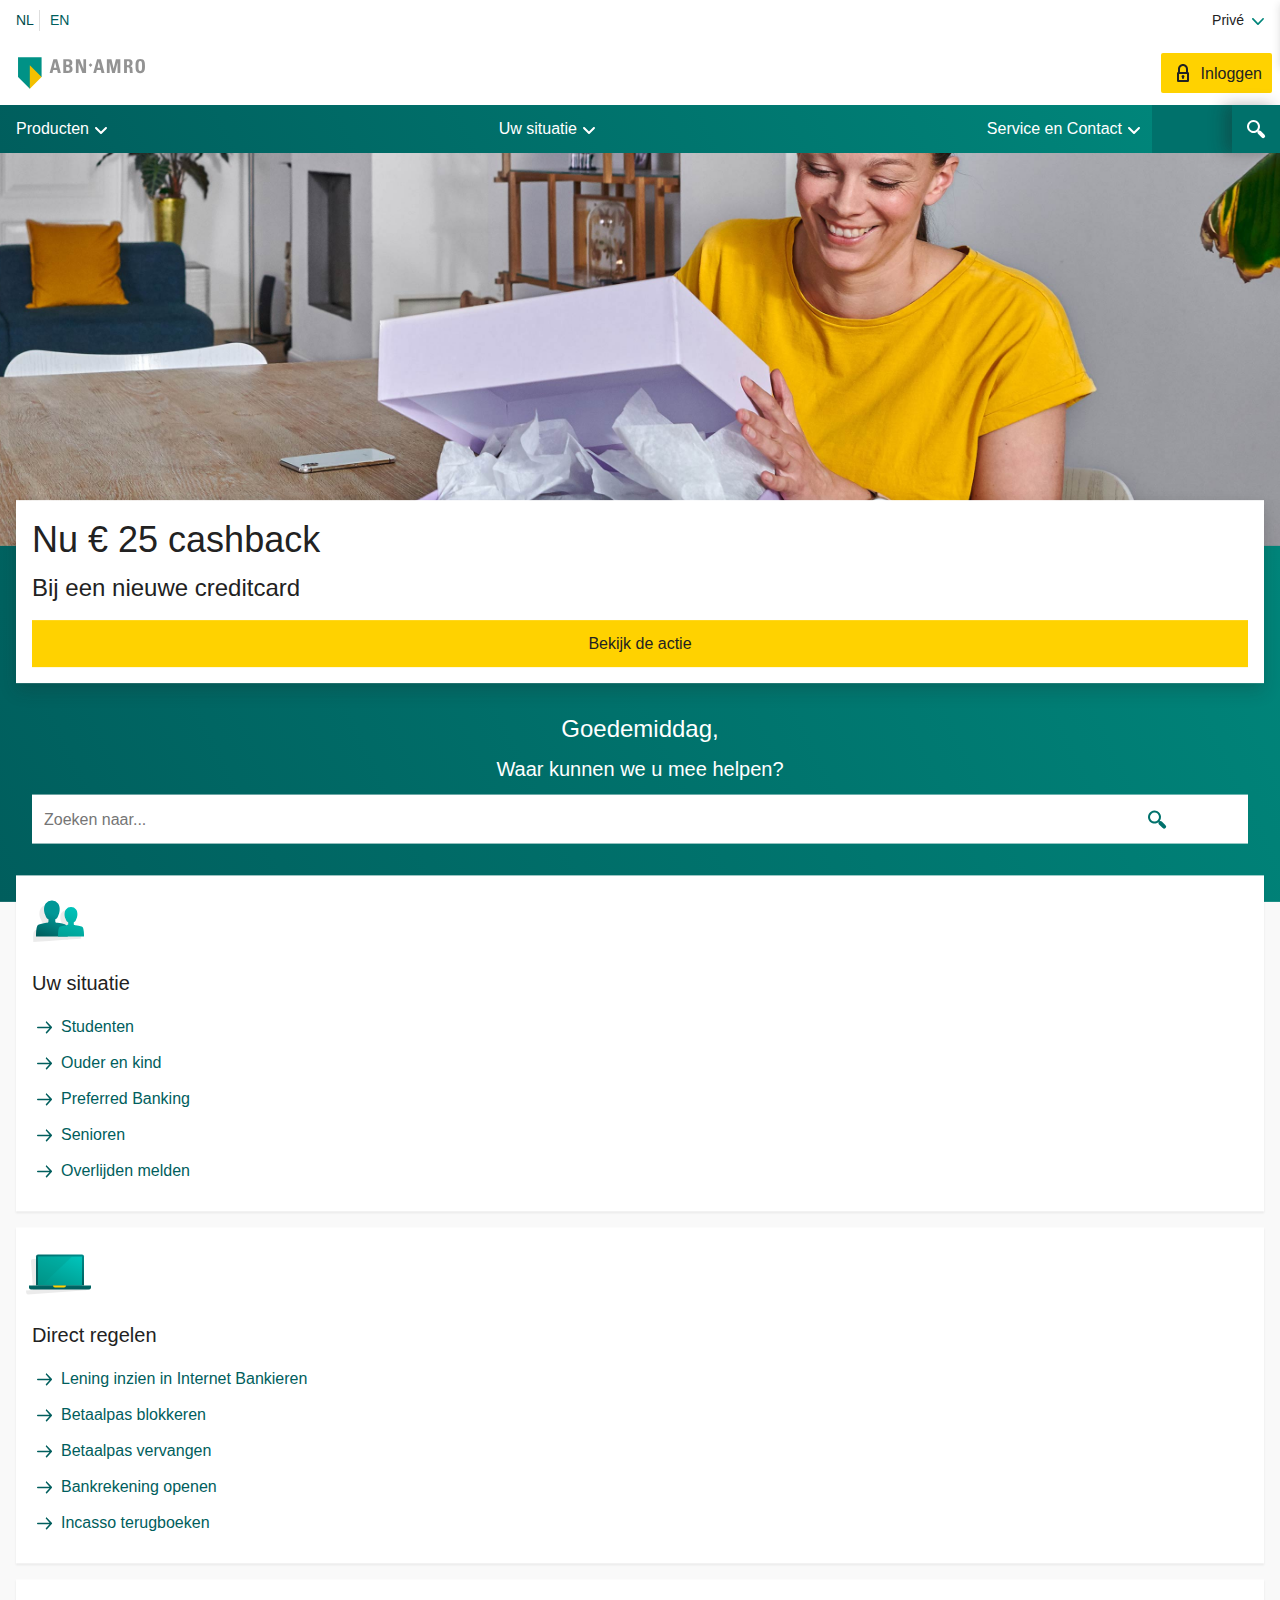
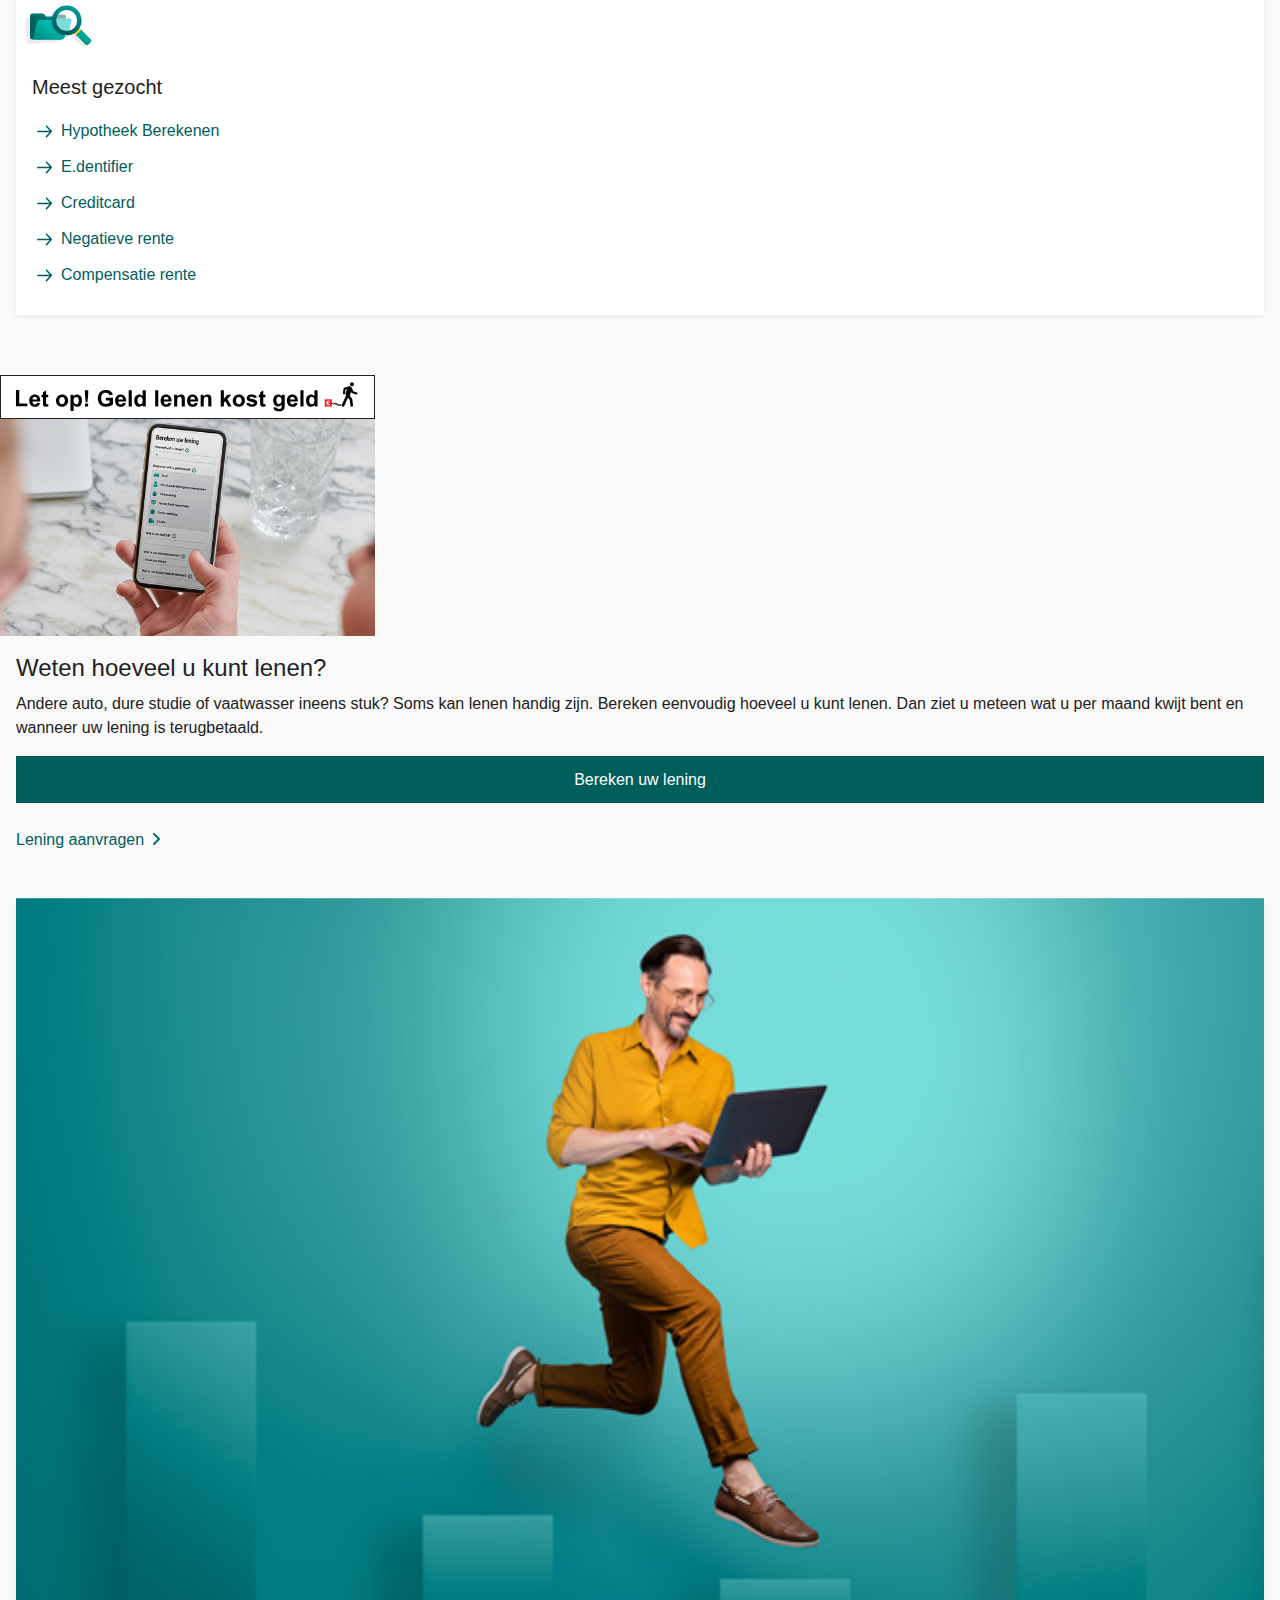
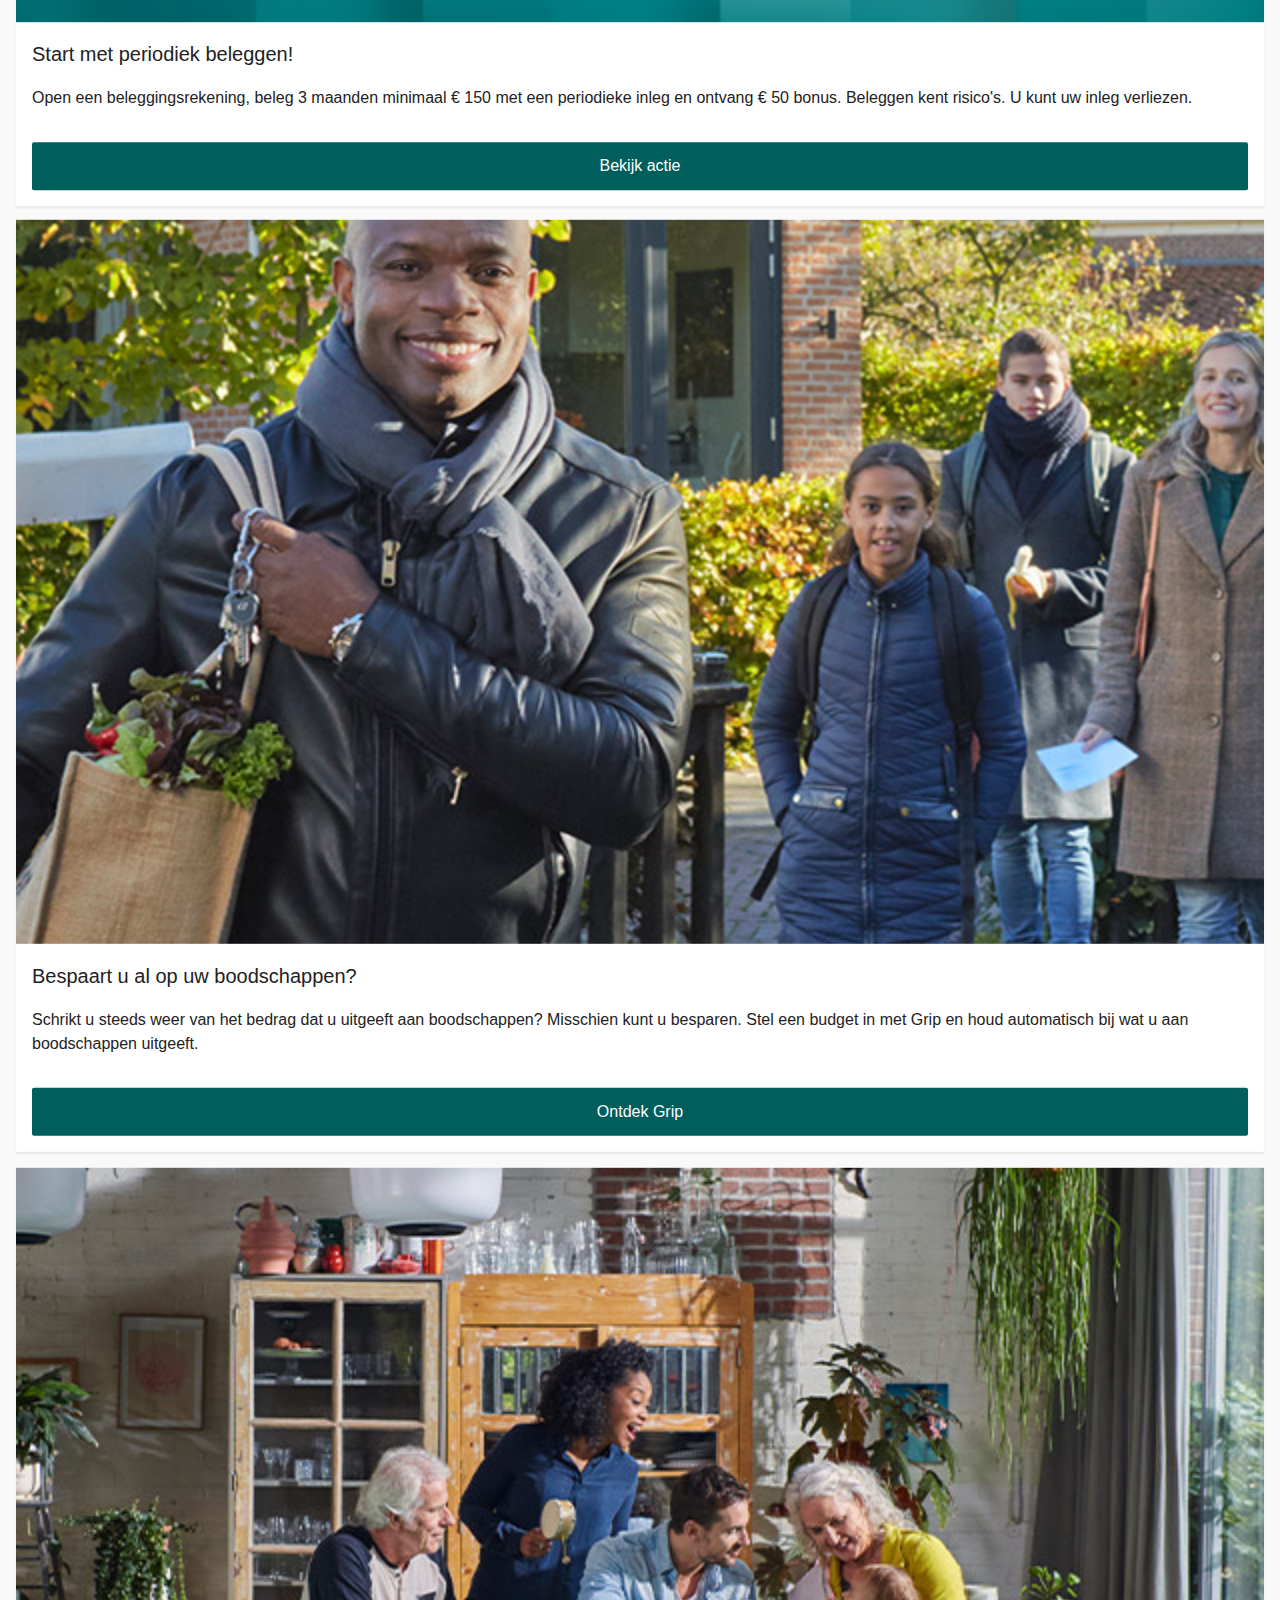
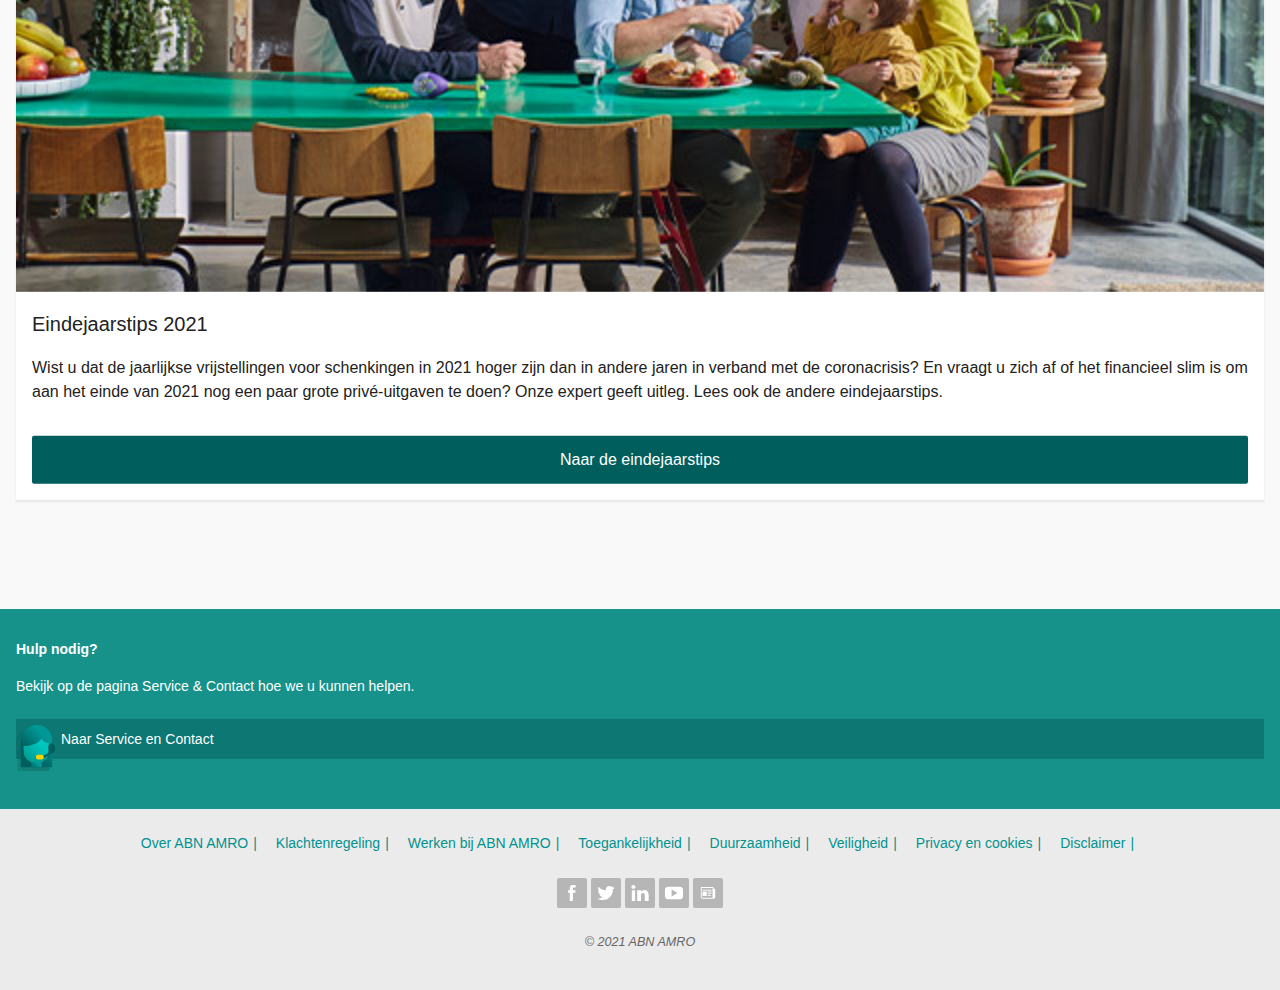
==== commit ba438b60: "Eindoplevering (1.0)" ====
--- a/index.html
+++ b/index.html
@@ -17,32 +17,40 @@
 	<header>
 
 		<nav>
-			<!-- Taal & Bankieroptie -->
+			<!-- *** Taal & Bankieroptie *** -->
 			<ul>
 				<li><a href="#">NL</a></li>
 				<li><a href="#">EN</a></li>
 				<li><a href="#">Privé</a></li>
 			</ul>
 
-			<!-- Logo & Log-in button -->
+			<!-- *** Logo & Log-in button *** -->
 			<ul>
 				<li><a href="index.html"><img src="images/abnamro_logo.svg" alt="Logo van ABN AMRO" /></a></li>
 				<li><a href="#">Inloggen</a></li>
 			</ul>
 
-			<!-- Hoofdnavigatie -->
+			<!-- *** Hoofdnavigatie *** -->
 			<section>
 				<ul>
 					<li><a href="#">Producten</a></li>
 					<li><a href="#">Uw situatie</a></li>
 					<li><a href="contact.html">Service en Contact</a></li>
 				</ul>
-	
+
 				<button>Zoeken</button>
 			</section>
 
+			<section>
+				<form action="#" role="search">
+					<button>Terug</button>
+					<input type="search" placeholder="Waar bent u naar op zoek?">
+				</form>
+
+			</section>
+
 		</nav>
-		<!--Header afbeelding (goedgekeurd door Sanne op 01.12.2021)-->
+		<!-- *** Header afbeelding (goedgekeurd door Sanne op 01.12.2021) *** -->
 		<div>
 			<img src="images/creditcard-cashback_header.jpeg" alt="Creditcard Cashback Actie">
 		</div>
@@ -52,14 +60,14 @@
 	<main>
 
 		<section>
-			<!-- Block: Huidige Actie -->
+			<!-- *** Block: Huidige Actie *** -->
 			<article>
 				<h1>Nu € 25 cashback</h1>
 				<h2>Bij een nieuwe creditcard</h2>
 				<a href="#">Bekijk de actie</a>
 			</article>
 
-			<!-- Block: Zoeken -->
+			<!-- *** Block: Zoeken *** -->
 			<article>
 				<h2>Goedemiddag,</h2>
 				<h3>Waar kunnen we u mee helpen?</h3>
@@ -75,7 +83,7 @@
 		</section>
 
 		<section>
-			<!-- Block: Uw Situatie -->
+			<!-- *** Block: Uw Situatie *** -->
 			<article>
 
 				<img src="images/profiles_people.svg" alt="Icoon profielen en mensen">
@@ -90,7 +98,7 @@
 
 			</article>
 
-			<!-- Block: Direct Regelen -->
+			<!-- *** Block: Direct Regelen *** -->
 			<article>
 
 				<img src="images/laptop.svg" alt="Icoon laptop">
@@ -105,7 +113,7 @@
 
 			</article>
 
-			<!-- Block: Meest Gezocht -->
+			<!-- *** Block: Meest Gezocht *** -->
 			<article>
 
 				<img src="images/documents_search.svg" alt="Icoon laptop">
@@ -122,7 +130,7 @@
 
 		</section>
 
-		<!-- Block: Bereken Uw Lening -->
+		<!-- *** Block: Bereken Uw Lening *** -->
 		<section>
 
 			<h2>Weten hoeveel u kunt lenen?</h2>
@@ -136,10 +144,10 @@
 
 		</section>
 
-		<!-- Block: Ook interessant voor u -->
+		<!-- *** Block: Ook interessant voor u *** -->
 		<section>
 			<h2>Ook interessant voor u</h2>
-			<!-- Block: Periodiek Beleggen -->
+			<!-- *** Block: Periodiek Beleggen *** -->
 			<article>
 				<h3>Start met periodiek beleggen!</h3>
 				<p>Open een beleggingsrekening, beleg 3 maanden minimaal € 150 met een periodieke inleg en ontvang € 50
@@ -148,7 +156,7 @@
 				<img src="images/periodiekbeleggen.jpeg" alt="Meneer bezig met periodiek beleggen.">
 			</article>
 
-			<!-- Block: Ontdek Grip-->
+			<!-- *** Block: Ontdek Grip *** -->
 			<article>
 				<h3>Bespaart u al op uw boodschappen?</h3>
 				<p>Schrikt u steeds weer van het bedrag dat u uitgeeft aan boodschappen? Misschien kunt u besparen. Stel
@@ -157,7 +165,7 @@
 				<img src="images/ontdekgrip.jpg" alt="Besparen met uw boodschappen.">
 			</article>
 
-			<!-- Block: Eindejaarstips 2021-->
+			<!-- *** Block: Eindejaarstips 2021 *** -->
 			<article>
 				<h3>Eindejaarstips 2021</h3>
 				<p>Wist u dat de jaarlijkse vrijstellingen voor schenkingen in 2021 hoger zijn dan in andere jaren in
@@ -170,7 +178,7 @@
 
 		</section>
 
-		<!-- Block: Hulp Nodig?-->
+		<!-- *** Block: Hulp Nodig? *** -->
 		<section>
 			<h2>Hulp nodig?</h2>
 			<p>Bekijk op de pagina Service & Contact hoe we u kunnen helpen.</p>
@@ -180,7 +188,7 @@
 	</main>
 
 	<footer>
-		<!-- Block: Quick Links (footer) -->
+		<!-- *** Block: Quick Links (footer) ***  -->
 		<ul>
 			<li><a href="#">Over ABN AMRO</a></li>
 			<li><a href="#">Klachtenregeling</a></li>
@@ -193,7 +201,7 @@
 			<li><a href="#">Disclaimer</a></li>
 		</ul>
 
-		<!-- Block: Social Media (footer) -->
+		<!-- *** Block: Social Media (footer) ***  -->
 		<ul>
 			<li><a href="https://www.facebook.com/abnamro" target="_blank" data-element-type="btn-image"
 					data-element-label="footer icon Facebook"></a></li>
@@ -203,7 +211,8 @@
 					data-element-label="footer icon LinkedIn"></a></li>
 			<li><a href="https://www.youtube.com/abnamro" target="_blank" data-element-type="btn-image"
 					data-element-label="footer icon YouTube"></a></li>
-			<li><a href="#" target="_blank" data-element-type="btn-image" data-element-label="footer icon newsletter"></a>
+			<li><a href="#" target="_blank" data-element-type="btn-image"
+					data-element-label="footer icon newsletter"></a>
 			</li>
 		</ul>
 
--- a/styles/style.css
+++ b/styles/style.css
@@ -18,30 +18,46 @@
 @import url('https://fonts.googleapis.com/css2?family=Roboto:ital,wght@0,100;0,300;0,400;0,500;0,700;0,900;1,100;1,300;1,400;1,500;1,900&display=swap');
 
 
-
-
-
 /************************************************/
 /* General | Custom Properties | Colors         */
 /************************************************/
 
+
 :root {
-  --color-white: white;
-  --color-black: #222222;
-  --color-darkgray: #666666;
-  --color-lightgray: #f9f9f9;
-  --color-lightgray-b6: #b6b6b6;
-  --color-gray: #dedede;
+  --color-white: white; 
+  --color-black: #222222; 
+  --color-darkgray: #666666; /* grijs tint 1 */
+  --color-lightgray: #f9f9f9; /* grijs tint 2 */
+  --color-lightgray-b6: #b6b6b6; /* grijs tint 3 */
+  --color-gray: #dedede; /* grijs tint 4 */
   --color-primairy: #005e5d;
   --color-secundairy: #00857a;
   --color-selected: #004c4c;
   --color-extra: #00716b;
   --color-footer-text: #00928e;
   --color-tertiary: #ffd200;
-  --color-footer: #ecebec;
-  --button-light: #e8f0f0;
-}
-
+  --color-footer: #ecebec; /* grijs tint 5 */
+  --button-light: #e8f0f0; 
+  --button-yellow-hover: #D3B33C;
+  --button-light-hover: #d8f0ef;
+  --button-light-hover2: #C3D0D0;
+  --button-light-border: #ade0df;
+  --li-light-hover: #edf7f7;
+}
+
+@media (prefers-color-scheme:dark) {
+
+  :root {
+    /* Dark theme*/
+    --color-white: #1C1C1E;
+    --color-black: white;
+    --color-darkgray: #2C2C2E;
+    --color-lightgray: #2C2C2E;
+    --color-lightgray-b6: #545458;
+    --color-gray: #1C1C1E;
+    --color-footer: #2C2C2E;
+  }
+}
 
 
 
@@ -50,6 +66,7 @@
 /************************************************/
 /* General | Headings, paragraph, etc.          */
 /************************************************/
+
 
 h1 {
   font-family: 'Roboto', sans-serif;
@@ -94,9 +111,12 @@
 
 
 
+
+
 /************************************************/
 /* General | HTML Semantic Elements Settings    */
 /************************************************/
+
 
 body {
   background-color: var(--color-lightgray);
@@ -120,47 +140,46 @@
 }
 
 
+
+
+
 /************************************************/
 /* Header | Nav | Ul 1 | Taal  & Bankieroptie   */
 /************************************************/
 
-header nav > ul:first-of-type {
-  background-color: var(--color-white);
-
-  list-style: none;
-  margin: 0;
-
+header nav>ul:first-of-type {
+  position: relative;
+  top: 0;
   width: 100%;
   height: 45px;
 
-  position: relative;
-  top: 0;
+  list-style: none;
+  margin: 0;
+  padding: 8px 8px 12px 16px;
   background-color: var(--color-white);
-  padding: 8px 8px 12px 16px;
-
-}
-
-/*Flexbox */
-header nav > ul:first-of-type {
+}
+
+/* Flexbox */
+header nav>ul:first-of-type {
   display: flex;
   flex-direction: row;
   justify-content: center;
+
   list-style: none;
   align-items: center;
   gap: 10px;
 }
 
 /* navigation > language > NL (styling) */
-header nav > ul:first-of-type li:first-of-type a {
+header nav>ul:first-of-type li:first-of-type a {
   display: flex;
   justify-content: flex-start;
+  padding-right: 5px;
 
   border-right: 1px var(--color-gray) solid;
-  padding-right: 5px;
-
-  text-decoration: none;
-
-  /*font language*/
+  text-decoration: none;
+
+  /* Typography */
   font-family: 'Roboto', sans-serif;
   font-weight: 500;
   color: var(--color-selected);
@@ -171,10 +190,10 @@
 }
 
 /* navigation > language > EN (styling) */
-header nav > ul:first-of-type li:nth-of-type(2) a {
-  text-decoration: none;
-
-  /*font language*/
+header nav>ul:first-of-type li:nth-of-type(2) a {
+  text-decoration: none;
+
+  /* font details */
   font-family: 'Roboto', sans-serif;
   font-weight: 400;
   color: var(--color-primairy);
@@ -186,11 +205,10 @@
 }
 
 /* navigation > Way of Banking (styling) */
-header nav > ul:first-of-type li:last-of-type a {
-
-  text-decoration: none;
-
-  /*font language*/
+header nav>ul:first-of-type li:last-of-type a {
+  text-decoration: none;
+
+  /* font details */
   font-family: 'Roboto', sans-serif;
   font-weight: 400;
   color: var(--color-black);
@@ -200,13 +218,13 @@
   cursor: pointer;
 }
 
-header nav > ul:first-of-type li:last-of-type {
+header nav>ul:first-of-type li:last-of-type {
   display: flex;
   flex-grow: 1;
   justify-content: flex-end;
 }
 
-header nav > ul:first-of-type li:last-of-type a::after {
+header nav>ul:first-of-type li:last-of-type a::after {
   content: url(../images/arrow_down_header.svg);
   width: 14px;
   height: 14px;
@@ -251,7 +269,7 @@
   color: var(--color-black);
   text-decoration: none;
 
-  /*font language*/
+  /* Typography */
   font-family: 'Roboto', sans-serif;
   font-weight: 400;
   color: var(--color-black);
@@ -269,6 +287,10 @@
   cursor: pointer;
   display: flex;
   padding: 0 0 0 2px;
+}
+
+header nav ul:nth-of-type(2) li:nth-of-type(2) a:hover {
+  background-color: var(--button-yellow-hover);
 }
 
 /* Log-in button */
@@ -317,7 +339,7 @@
 
 header nav section ul:last-of-type {
   /* Flexbox */
-  background-image: linear-gradient(-296deg, var(--color-primairy) , var(--color-secundairy));
+  background-image: linear-gradient(-296deg, var(--color-primairy), var(--color-secundairy));
   display: flex;
   justify-content: space-between;
   flex-direction: row;
@@ -336,28 +358,81 @@
   background-color: var(--color-extra);
 }
 
-header nav section button {
+header nav section:first-of-type button {
   position: absolute;
   right: 0;
   top: 0;
   bottom: 0;
   width: 48px;
   border: none;
-  color: transparent; /* KAN DIT? */ 
+  color: transparent;
   background-image: url(../images/search_icon_white.svg);
   background-position: center;
   background-repeat: no-repeat;
   background-color: var(--color-extra);
   box-shadow: rgb(34 34 34 / 30%) -8px 0px 16px, rgb(34 34 34 / 2%) -8px 0px 8px;
-}
-
+  cursor: pointer;
+}
+
+/************************************************/
+/* Header |  | Hoofdnavigatie + Zoeken          */
+/************************************************/
+
+header nav section:last-of-type {
+  inset: 0;
+  position:fixed;
+  background-color: var(--color-white);
+  z-index: 102;
+  transform:translatex(100%);
+  transition: .2s;
+}
+
+header nav section:last-of-type.openSearch {
+  transform:translatex(0%);
+  transition: .2s;
+}
+
+header nav section:last-of-type {
+  background-color: var(--color-lightgray);
+}
+
+header nav section:last-of-type form {
+  box-shadow: rgb(34 34 34 / 15%) 0px 4px 8px, rgb(34 34 34 / 2%) 0px 0px 6px;
+  text-decoration: none;
+
+  background-color: var(--color-white);
+
+  /* Typography */
+  text-decoration: none;
+  font-family: 'Roboto Condensed', sans-serif;
+  font-weight: 400;
+  color: var(--color-black);
+  font-size: 24px;
+  line-height: 24px;
+  cursor: pointer;
+  padding: 20px 16px;
+}
+
+header nav section:last-of-type form input {
+  border: none;
+  text-decoration: none;
+}
+
+header nav section:last-of-type form button {
+  border: none;
+  color: transparent;
+  background-image: url(../images/search_icon_back.svg);
+  background-position: center;
+  background-repeat: no-repeat;
+  background-color: var(--color-white);
+  cursor: pointer;
+}
 
 
 
 /************************************************/
 /* Footer                                       */
 /************************************************/
-
 
 footer {
   display: flex;
@@ -389,13 +464,14 @@
 footer ul:first-of-type li a:after {
   content: " | ";
   color: var(--color-footer-text);
-  padding: 0 5px;
+  padding: 0px 5px;
 }
 
 footer ul:first-of-type a {
   display: flex;
-  justify-content: center; 
-  /*font details*/
+  justify-content: center;
+
+  /* Typography */
   text-decoration: none;
   font-family: 'Roboto Condensed', sans-serif;
   font-weight: 400;
@@ -426,6 +502,11 @@
   padding: 5px;
 }
 
+footer ul:nth-of-type(2) li:hover {
+  background-color: var(--color-secundairy);
+  transition: .2s;
+}
+
 
 /* Facebook */
 footer ul:nth-of-type(2) li:first-of-type a:first-of-type {
--- a/styles/index.css
+++ b/styles/index.css
@@ -28,7 +28,7 @@
   height: 100%;
   display: block;
   object-fit: cover;
-  /*Inhoud afbeelding wordt bijgesneden*/
+  /* Inhoud afbeelding wordt bijgesneden */
   object-position: 65% 10%;
   /* Focus on eyes */
 }
@@ -81,7 +81,7 @@
   padding: 22px 16px;
 
 
-  /*font language*/
+  /* Typography */
   text-decoration: none;
   font-family: 'Roboto Condensed', sans-serif;
   font-weight: 400;
@@ -93,6 +93,9 @@
   text-align: center;
 }
 
+main section:first-of-type article:first-of-type a:hover {
+background-color: var(--button-yellow-hover);
+}
 
 
 
@@ -108,7 +111,7 @@
   padding-bottom: 10px;
 }
 
-/* Greeting (depending on the time) */
+/* Begroeting (depending on the time) */
 main section:first-of-type article:nth-of-type(2) h2 {
   color: var(--color-white);
   display: flex;
@@ -136,12 +139,11 @@
 main section:first-of-type article:nth-of-type(2) form input {
   left: calc(50% - 155.5px);
   height: 49px;
-  text-decoration: none;
 
   border: none;
   background-color: var(--color-white);
 
-  /*font details*/
+  /* Typography */
   text-decoration: none;
   font-family: 'Roboto Condensed', sans-serif;
   font-weight: 400;
@@ -165,6 +167,7 @@
   align-self: center;
   background-image: url(../images/search-icon.svg);
   background-position: center;
+
   /* shows image */
   background-repeat: no-repeat;
   width: 15%;
@@ -213,13 +216,19 @@
   padding-bottom: 12px;
   gap: 5px;
 
-  /*font language*/
+  /* Typography */
   font-family: 'Roboto Condensed', sans-serif;
   font-weight: 400;
   color: var(--color-primairy);
   font-size: 16px;
   cursor: pointer;
   align-items: center;
+  transition: .2s;
+}
+
+main section:nth-of-type(2) article:nth-of-type(-n+3) a:hover {
+  gap: 10px;
+  transition: .2s;
 }
 
 main section:nth-of-type(2) article:nth-of-type(-n+3) a:before {
@@ -265,7 +274,7 @@
   margin: 0px 16px 24px 16px;
   padding: 22px 16px;
 
-  /*font language*/
+  /* Typography */
   text-decoration: none;
   font-family: 'Roboto Condensed', sans-serif;
   font-weight: 400;
@@ -277,6 +286,10 @@
   text-align: center;
 }
 
+main section:nth-of-type(3) a:first-of-type:hover {
+  background-color: var(--color-secundairy);
+}
+
 main section:nth-of-type(3) a:last-of-type {
   display: flex;
   justify-content: flex-start;
@@ -285,7 +298,7 @@
   text-decoration: none;
   padding: 0px 16px 0px 16px;
 
-  /*font language*/
+  /* Typography */
   text-decoration: none;
   font-family: 'Roboto Condensed', sans-serif;
   font-weight: 400;
@@ -295,6 +308,12 @@
   font-size: 16px;
   cursor: pointer;
   text-align: center;
+  transition: .2s;
+}
+
+main section:nth-of-type(3) a:last-of-type:hover {
+  transition: .2s;
+  font-weight: 600;
 }
 
 main section:nth-of-type(3) a:last-of-type::after {
@@ -356,6 +375,10 @@
   text-align: center;
 }
 
+main section:nth-of-type(4) article:nth-of-type(-n+3) a:hover {
+background-color: var(--color-secundairy);
+}
+
 main section:nth-of-type(4) article:nth-of-type(-n+3) {
   display: flex;
   justify-content: flex-start;
@@ -373,18 +396,6 @@
 
 
 
-
-/************************************************/
-/* Main | Sect.4 | Art.1 | Periodiek Beleggen   */
-/************************************************/
-
-/************************************************/
-/* Main | Sect.4 | Art.2 | Ontdek Grip          */
-/************************************************/
-
-/************************************************/
-/* Main | Sect.4 | Art.3 | Eindejaarstips       */
-/************************************************/
 
 /************************************************/
 /* Main | Sect.5 | Hulp Nodig?                  */
@@ -433,9 +444,14 @@
   padding: 6px 0px 15px 0px
 }
 
+main section:nth-of-type(5) a:hover {
+  background-color: var(--color-primairy);
+}
+
 main section:nth-of-type(5) a::before {
   content: url(../images/servicecontact.svg);
   align-items: center;
+  padding: 0px 5px 30px 0px;
   z-index: 100;
   width: 45px;
   height: 45px;
